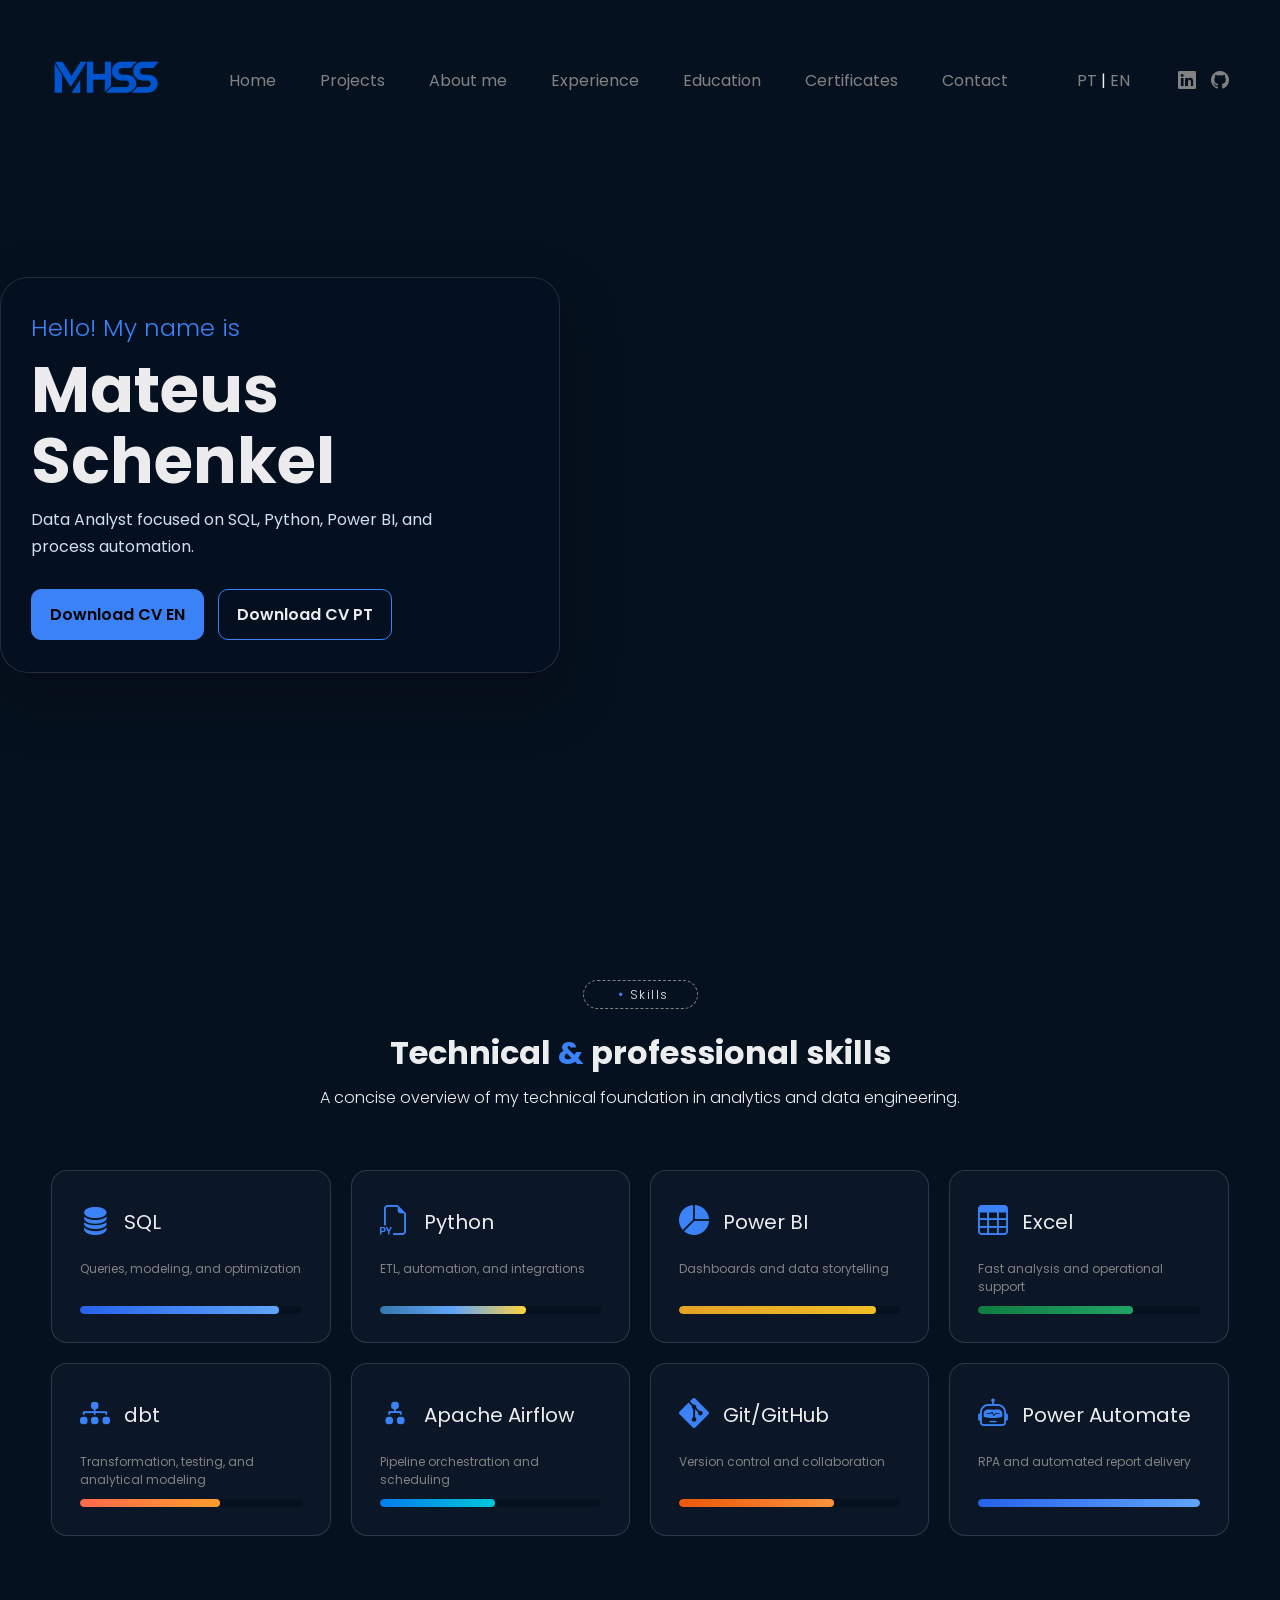
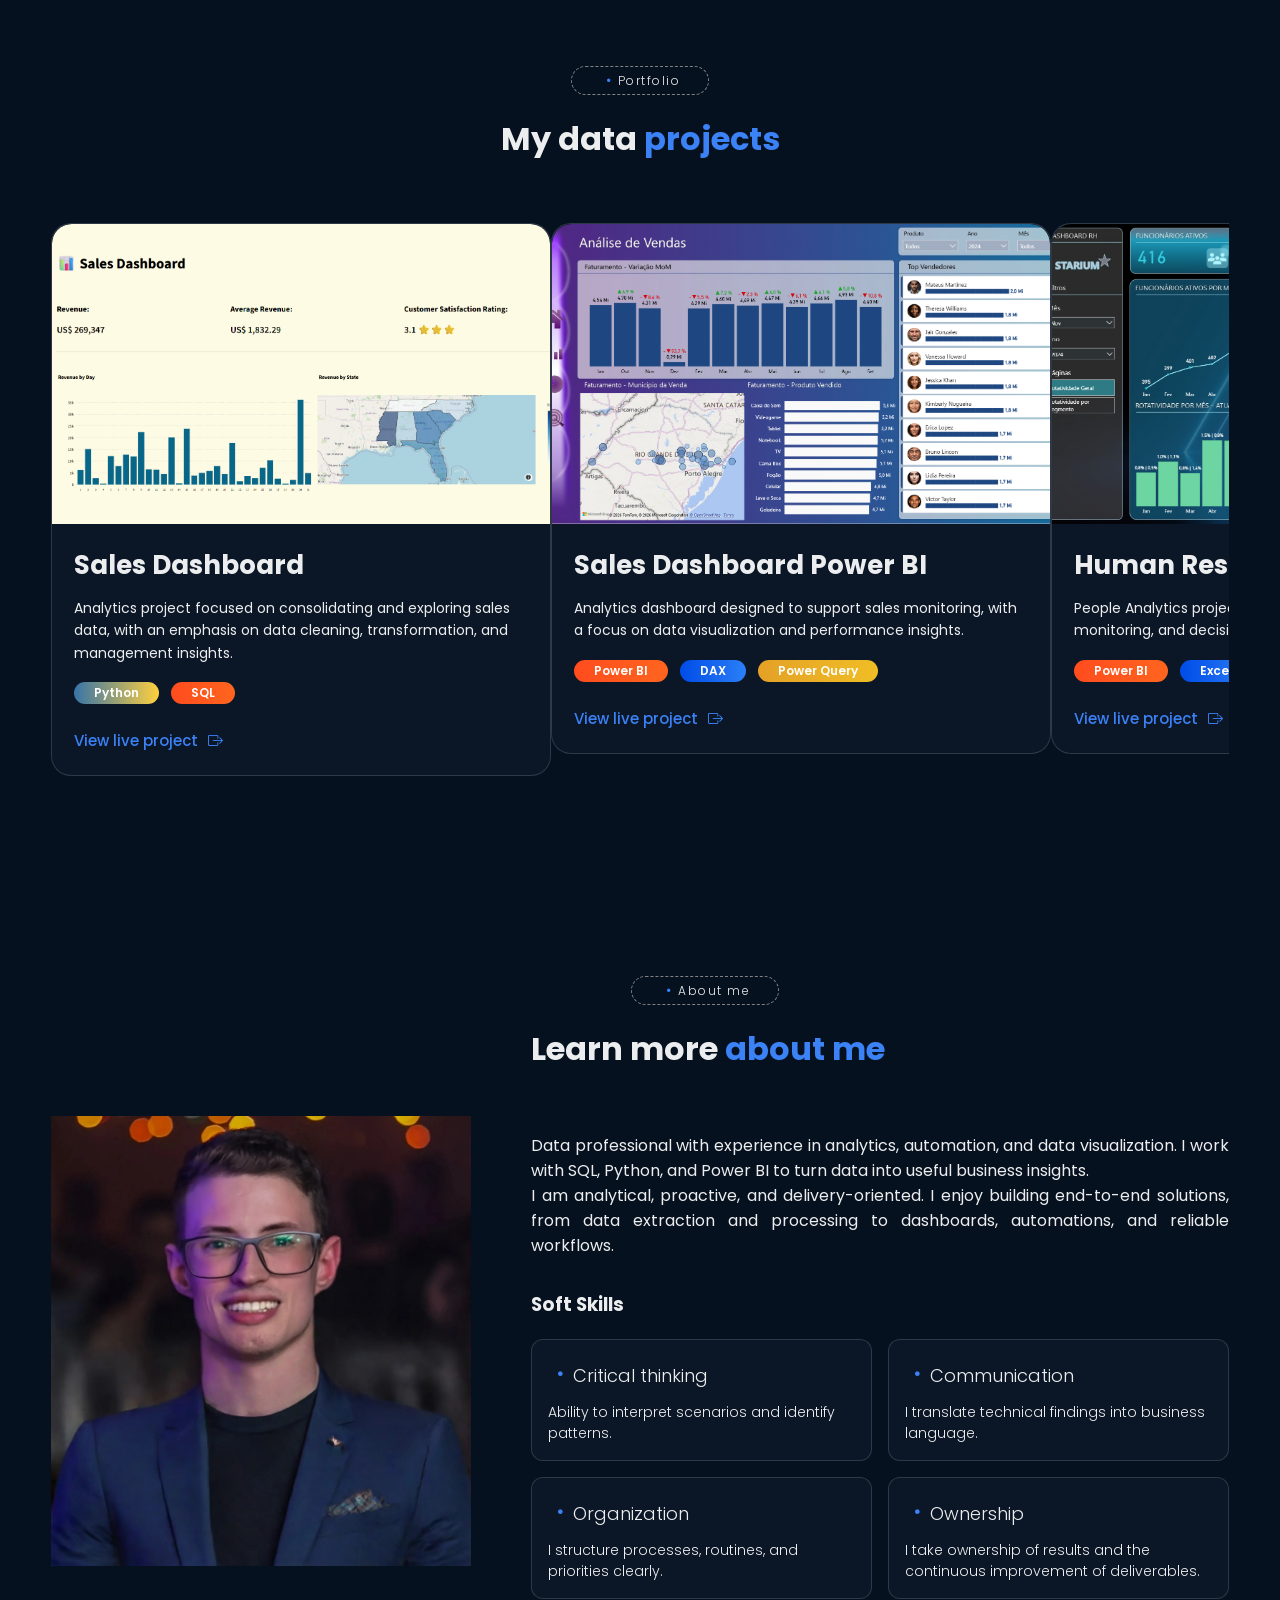
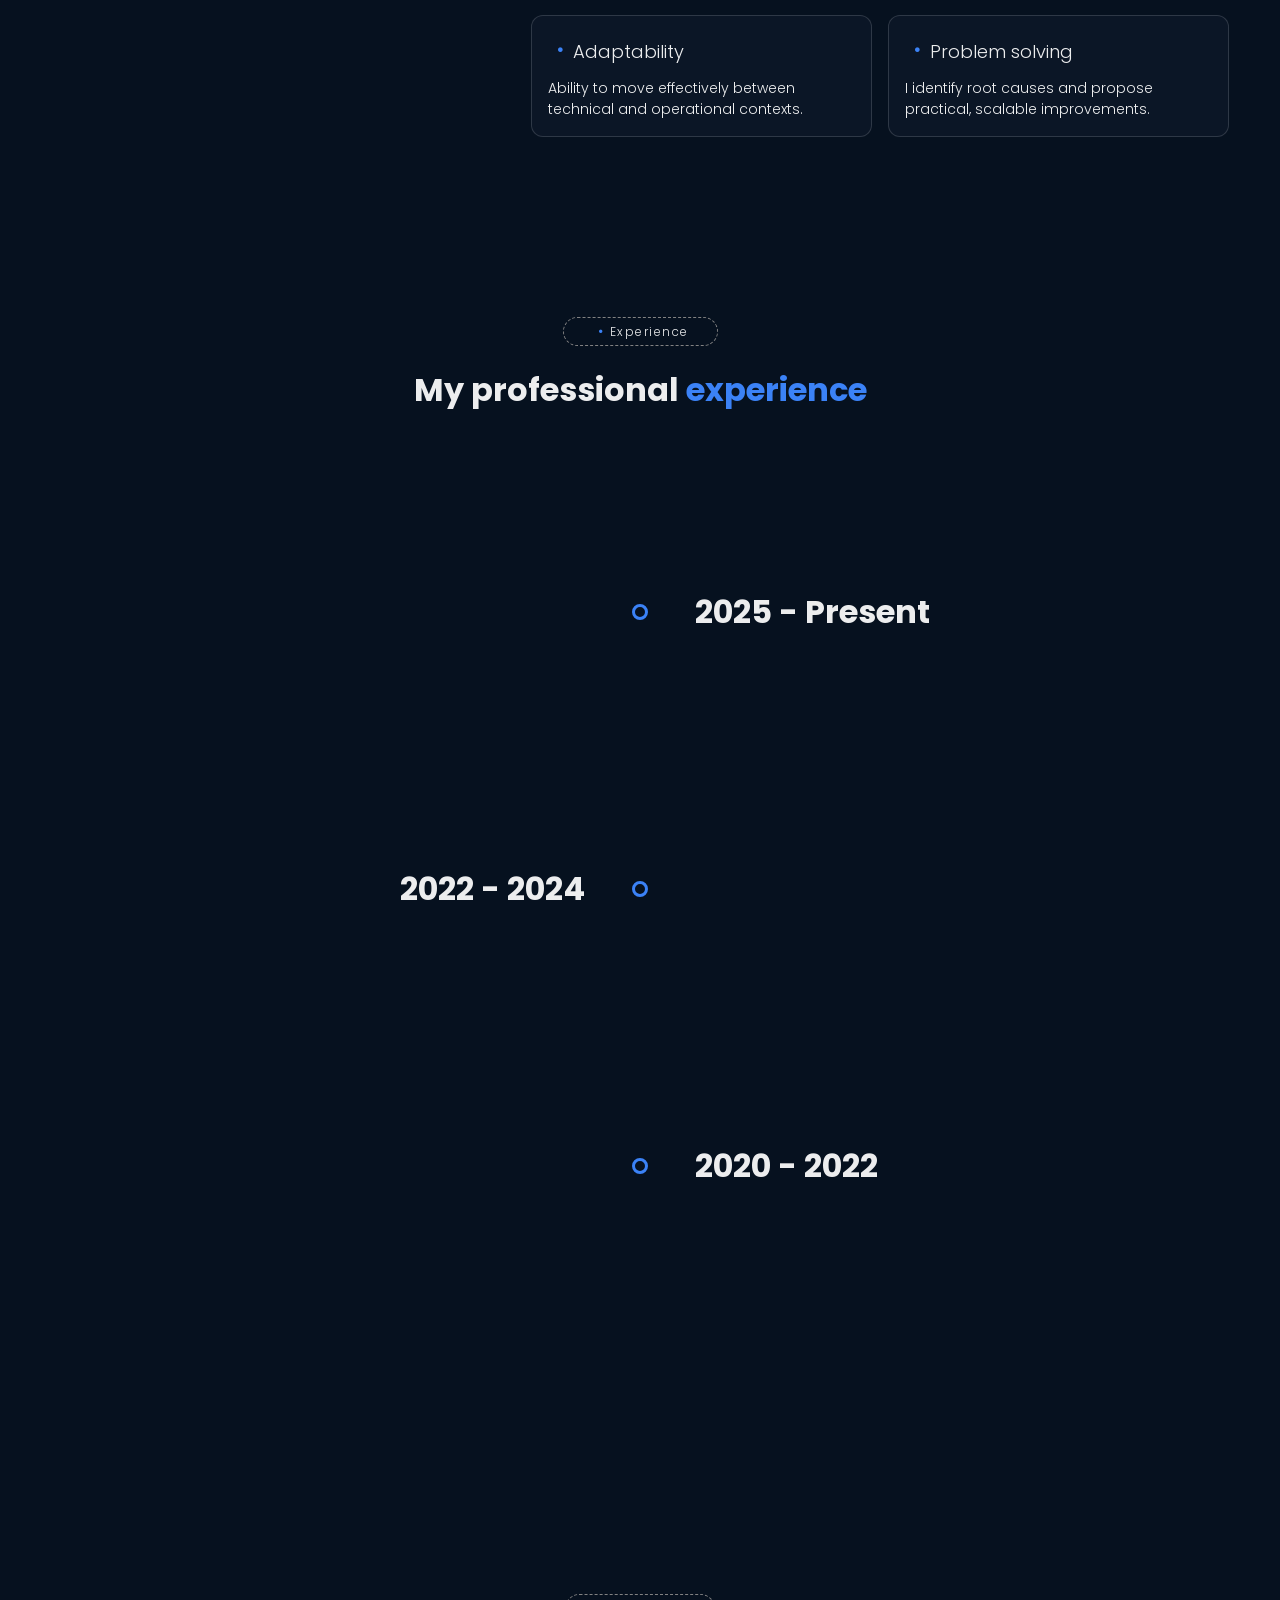
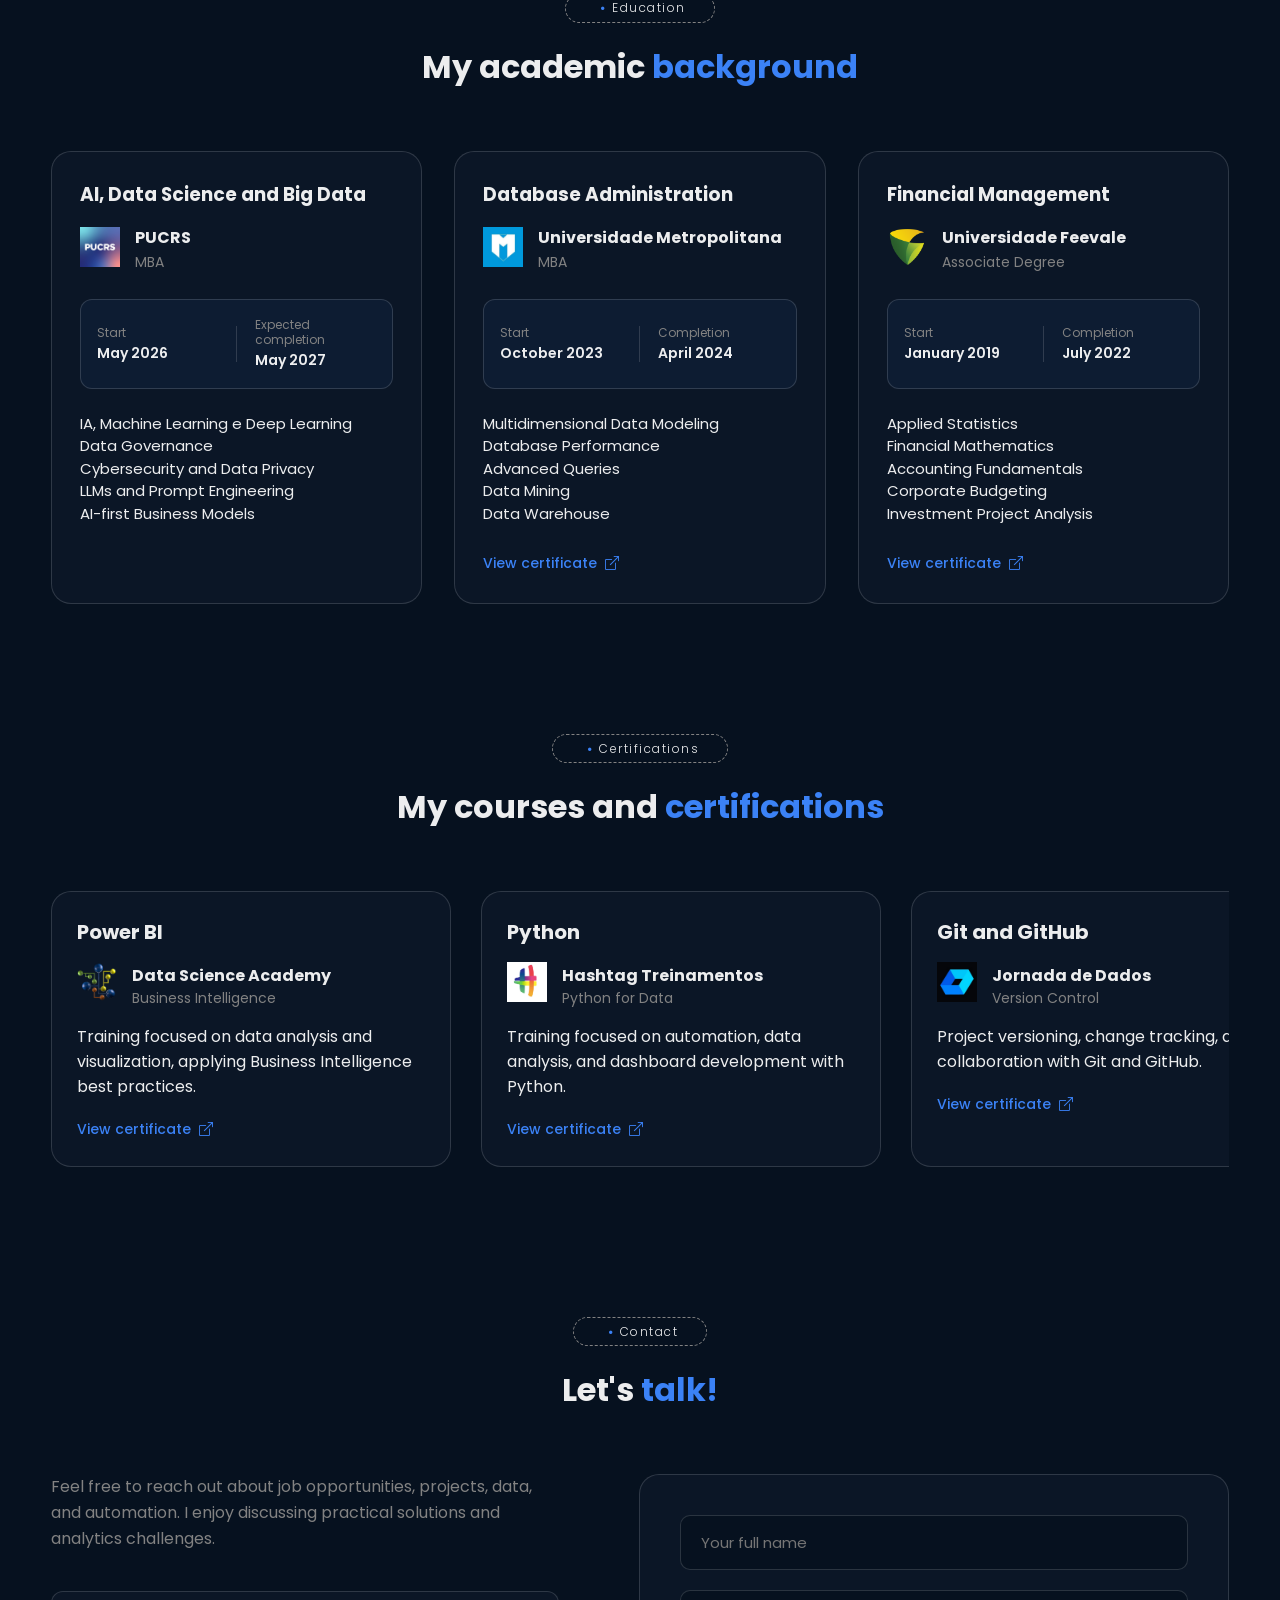
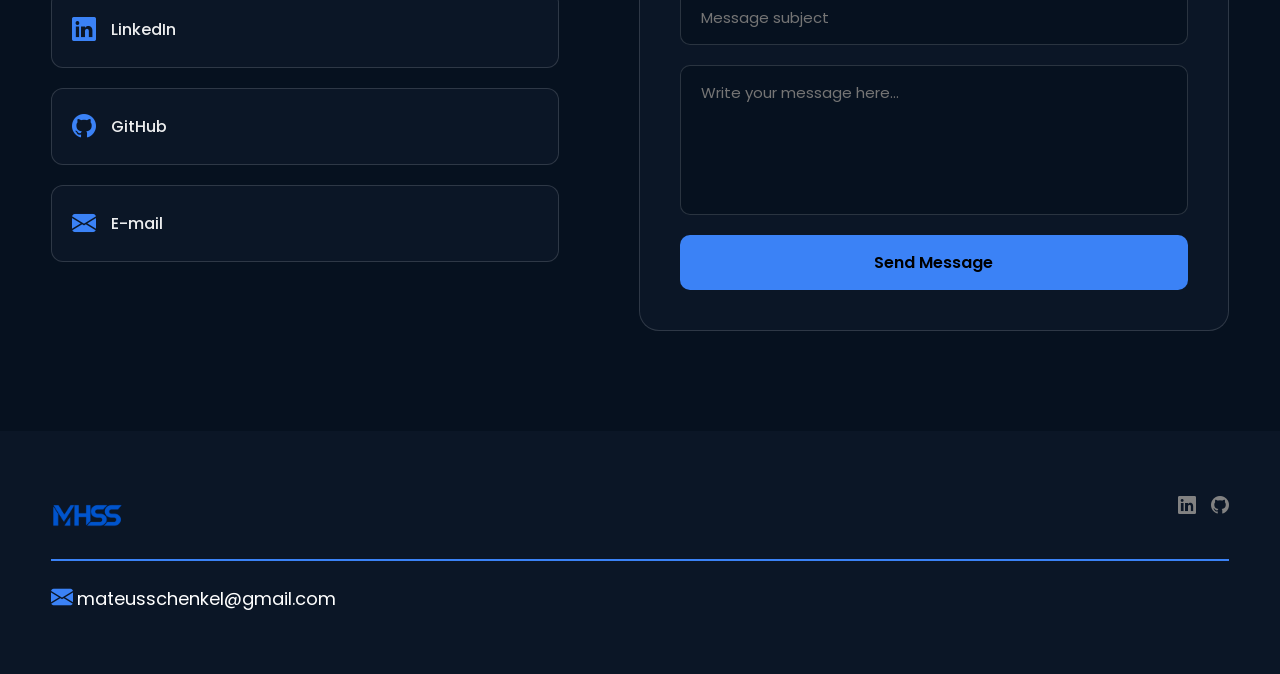
==== en/index.html @ 4a5c7412 "update 2026-08-16" ====
<!doctype html>
<html lang="en">
  <head>
    <meta charset="UTF-8" />
    <meta name="viewport" content="width=device-width, initial-scale=1.0" />
    <title>Mateus Schenkel | Data Analyst & Data Engineer</title>
    <link rel="stylesheet" href="../src/style.css" />
    <style>
      /* Keeps the opening screen active before the external JavaScript loads. */
      #preloader {
        position: fixed;
        inset: 0;
        display: grid;
        place-items: center;
        background: #06111f;
        opacity: 1;
        visibility: visible;
        z-index: 2147483647;
        transition: opacity 0.55s ease, visibility 0s linear 0.55s;
      }

      #preloader.preloader-leaving {
        opacity: 0;
        visibility: hidden;
        pointer-events: none;
      }
    </style>

    <link rel="preconnect" href="https://fonts.googleapis.com" />
    <link rel="preconnect" href="https://fonts.gstatic.com" crossorigin />
    <link
      href="https://fonts.googleapis.com/css2?family=Poppins:ital,wght@0,100;0,200;0,300;0,400;0,500;0,600;0,700;0,800;0,900;1,100;1,200;1,300;1,400;1,500;1,600;1,700;1,800;1,900&display=swap"
      rel="stylesheet"
    />
    <link
      rel="stylesheet"
      href="https://cdn.jsdelivr.net/npm/bootstrap-icons@1.11.3/font/bootstrap-icons.min.css"
    />
    <link
      rel="stylesheet"
      href="https://cdn.jsdelivr.net/npm/swiper@11/swiper-bundle.min.css"
    />
  </head>
  <body>
    <div id="smooth-wrapper">
      <div id="smooth-content">
        <header>
          <div class="interface">
            <div class="logo">
              <a href="index.html">
                <img src="../assets/logo/logo-mateus.png" alt="Mateus logo" />
              </a>
            </div>
            <nav class="menu-desktop">
              <ul>
                <li><a href="#home">Home</a></li>
                <li><a href="#portfolio">Projects</a></li>
                <li><a href="#sobre">About me</a></li>
                <li><a href="#experiencia">Experience</a></li>
                <li><a href="#formacao">Education</a></li>
                <li><a href="#certificacoes">Certificates</a></li>
                <li><a href="#contato">Contact</a></li>
              </ul>
            </nav>
            <div class="language">
              <a href="../index.html">PT</a>
              <span>|</span>
              <a href="index.html">EN</a>
            </div>
            <div class="btn-social">
              <a href="https://www.linkedin.com/in/mateusschenkel" target="_blank">
                <button><i class="bi bi-linkedin"></i></button>
              </a>
              <a href="https://github.com/Mateus-Schenkel" target="_blank">
                <button><i class="bi bi-github"></i></button>
              </a>
            </div>
          </div>
        </header>

        <main>
          <section class="banner-section" id="home">
            <div class="hero-media">
              <video
                class="hero-video"
                autoplay
                muted
                loop
                playsinline
                poster="../assets/presentation/portfolio-intro.gif"
              >
                <source src="../assets/presentation/portfolio-intro.mp4" type="video/mp4" />
              </video>
              <img class="hero-gif" src="../assets/presentation/portfolio-intro.gif" alt="Mateus animated introduction" />
            </div>
            <div class="interface">
              <div class="txt-banner">
                <h2>Hello! My name is</h2>
                <h1>Mateus Schenkel</h1>
                <p class="hero-subtitle">
                  Data Analyst focused on SQL, Python, Power BI, and process automation.
                </p>
                <div class="hero-actions">
                  <a href="../assets/resume/resume-mat-en.pdf" class="btn-resume" target="_blank">Download CV EN</a>
                  <a href="../assets/resume/curriculo-mat-pt.pdf" class="btn-resume btn-resume-outline" target="_blank">Download CV PT</a>
                </div>
              </div>
            </div>
          </section>

          <section class="conhecimentos">
            <div class="interface">
              <div class="head-title">
                <div class="title-target">
                  <i class="bi bi-dot"></i>
                  <h3>Skills</h3>
                </div>
                <h2>Technical <span>&</span> professional skills</h2>
                <p>A concise overview of my technical foundation in analytics and data engineering.</p>
              </div>

              <div class="flex-conhecimentos">
                <div class="box-conhecimentos">
                  <div class="topo-box">
                    <i class="bi bi-database-fill"></i>
                    <h3>SQL</h3>
                  </div>
                  <div class="progress-container">
                    <p>Queries, modeling, and optimization</p>
                    <div class="bar"><div class="progress skill-sql"></div></div>
                  </div>
                </div>

                <div class="box-conhecimentos">
                  <div class="topo-box">
                    <i class="bi bi-filetype-py"></i>
                    <h3>Python</h3>
                  </div>
                  <div class="progress-container">
                    <p>ETL, automation, and integrations</p>
                    <div class="bar"><div class="progress skill-python"></div></div>
                  </div>
                </div>

                <div class="box-conhecimentos">
                  <div class="topo-box">
                    <i class="bi bi-pie-chart-fill"></i>
                    <h3>Power BI</h3>
                  </div>
                  <div class="progress-container">
                    <p>Dashboards and data storytelling</p>
                    <div class="bar"><div class="progress skill-power-bi"></div></div>
                  </div>
                </div>

                <div class="box-conhecimentos">
                  <div class="topo-box">
                    <i class="bi bi-table"></i>
                    <h3>Excel</h3>
                  </div>
                  <div class="progress-container">
                    <p>Fast analysis and operational support</p>
                    <div class="bar"><div class="progress skill-excel"></div></div>
                  </div>
                </div>

                <div class="box-conhecimentos">
                  <div class="topo-box">
                    <i class="bi bi-diagram-3-fill"></i>
                    <h3>dbt</h3>
                  </div>
                  <div class="progress-container">
                    <p>Transformation, testing, and analytical modeling</p>
                    <div class="bar"><div class="progress skill-dbt"></div></div>
                  </div>
                </div>

                <div class="box-conhecimentos">
                  <div class="topo-box">
                    <i class="bi bi-diagram-2-fill"></i>
                    <h3>Apache Airflow</h3>
                  </div>
                  <div class="progress-container">
                    <p>Pipeline orchestration and scheduling</p>
                    <div class="bar"><div class="progress skill-airflow"></div></div>
                  </div>
                </div>

                <div class="box-conhecimentos">
                  <div class="topo-box">
                    <i class="bi bi-git"></i>
                    <h3>Git/GitHub</h3>
                  </div>
                  <div class="progress-container">
                    <p>Version control and collaboration</p>
                    <div class="bar"><div class="progress skill-git-github"></div></div>
                  </div>
                </div>

                <div class="box-conhecimentos">
                  <div class="topo-box">
                    <i class="bi bi-robot"></i>
                    <h3>Power Automate</h3>
                  </div>
                  <div class="progress-container">
                    <p>RPA and automated report delivery</p>
                    <div class="bar"><div class="progress skill-power-automate"></div></div>
                  </div>
                </div>
              </div>
            </div>
          </section>

          <section class="portfolio" id="portfolio">
            <div class="interface">
              <div class="head-title">
                <div class="title-target">
                  <i class="bi bi-dot"></i>
                  <h3>Portfolio</h3>
                </div>
                <h2>My data <span>projects</span></h2>
              </div>

              <div class="swiper mySwiper">
                <div class="swiper-wrapper">

                  <div class="swiper-slide">
                    <div class="card-projetos">
                      <div class="img-projeto">
                        <img
                          src="../assets/projects/sales-dashboard-python.png"
                          alt="Sales Dashboard developed in Python"
                        />
                      </div>
                      <div class="txt-projeto">
                        <h3>Sales Dashboard</h3>
                        <p>
                          Analytics project focused on consolidating and exploring sales data, with an emphasis on data cleaning, transformation, and management insights.
                        </p>
                        <div class="tags">
                          <span class="python">Python</span>
                          <span class="html">SQL</span>
                        </div>
                        <a
                          href="https://bi-sales-dashboard.streamlit.app/"
                          target="_blank"
                          class="btn-projeto"
                        >
                          View live project
                          <i class="bi bi-box-arrow-right"></i>
                        </a>
                      </div>
                    </div>
                  </div>                  

                  <div class="swiper-slide">
                    <div class="card-projetos">
                      <div class="img-projeto">
                        <img
                          src="../assets/projects/sales-dashboard-powerbi.png"
                          alt="Sales Dashboard developed in Power BI"
                        />
                      </div>
                      <div class="txt-projeto">
                        <h3>Sales Dashboard Power BI</h3>
                        <p>
                          Analytics dashboard designed to support sales monitoring, with a focus on data visualization and performance insights.
                        </p>
                        <div class="tags">
                          <span class="html">Power BI</span>
                          <span class="css">DAX</span>
                          <span class="js">Power Query</span>
                        </div>
                        <a
                          href="https://app.powerbi.com/view?r=eyJrIjoiMzJlZjY1OTQtOWJmZS00M2FhLTg3NTEtOTNkZTc1YzE0NzFhIiwidCI6IjdlODlhNzYzLWY1MzQtNDgwMC1iMmRlLTZlN2JiN2UyMjQ0YSJ9"
                          target="_blank"
                          class="btn-projeto"
                        >
                          View live project
                          <i class="bi bi-box-arrow-right"></i>
                        </a>
                      </div>
                    </div>
                  </div>

                  <div class="swiper-slide">
                    <div class="card-projetos">
                      <div class="img-projeto">
                        <img
                          src="../assets/projects/hr-dashboard.png"
                          alt="Human Resources Dashboard developed in Power BI"
                        />
                      </div>
                      <div class="txt-projeto">
                        <h3>Human Resources Dashboard</h3>
                        <p>
                          People Analytics project focused on HR indicators, turnover monitoring, and decision-making support.
                        </p>
                        <div class="tags">
                          <span class="html">Power BI</span>
                          <span class="css">Excel</span>
                          <span class="js">DAX</span>
                        </div>
                        <a
                          href="https://app.powerbi.com/view?r=eyJrIjoiMjBkZTc4OGEtMmE1MC00OGRiLWFlMWItNTAzYjkzZWRiMzU4IiwidCI6IjdlODlhNzYzLWY1MzQtNDgwMC1iMmRlLTZlN2JiN2UyMjQ0YSJ9"
                          target="_blank"
                          class="btn-projeto"
                        >
                          View live project
                          <i class="bi bi-box-arrow-right"></i>
                        </a>
                      </div>
                    </div>
                  </div>

                  <div class="swiper-slide">
                    <div class="card-projetos">
                      <div class="img-projeto">
                        <img
                          src="../assets/projects/logistics-dashboard.png"
                          alt="Logistics Dashboard developed in Power BI"
                        />
                      </div>
                      <div class="txt-projeto">
                        <h3>Logistics Dashboard</h3>
                        <p>
                          Analytics solution for monitoring logistics operations, shipment volumes, and key performance indicators.
                        </p>
                        <div class="tags">
                          <span class="html">Power BI</span>
                          <span class="css">SQL</span>
                        </div>
                        <a
                          href="https://app.powerbi.com/view?r=eyJrIjoiM2NmOGY1ZGUtMDJhYi00NTYzLWE0MjUtYTY5MTVkNjVkOTAwIiwidCI6IjdlODlhNzYzLWY1MzQtNDgwMC1iMmRlLTZlN2JiN2UyMjQ0YSJ9"
                          target="_blank"
                          class="btn-projeto"
                        >
                          View live project
                          <i class="bi bi-box-arrow-right"></i>
                        </a>
                      </div>
                    </div>
                  </div>

                  <div class="swiper-slide">
                    <div class="card-projetos">
                      <div class="img-projeto">
                        <img
                          src="../assets/projects/sql-labs.png"
                          alt="SQL projects"
                        />
                      </div>
                      <div class="txt-projeto">
                        <h3>SQL Lab</h3>
                        <p>
                          Real-world problems, analysis, and optimization.
                        </p>
                        <div class="tags">
                          <span class="css">SQL</span>
                        </div>
                        <a   
                          href="../cases/sql-query-optimization.html"
                          target="_blank"
                          class="btn-projeto"
                        >
                          View SQL projects
                          <i class="bi bi-box-arrow-right"></i>
                        </a>
                      </div>
                    </div>
                  </div>
                </div>
                <div class="swiper-pagination"></div>
              </div>
            </div>
          </section>


          <section class="about-me" id="sobre">
            <div class="interface">
              <div class="flex">
                <div class="img-about" data-speed="1" data-lag="0">
                  <img src="../assets/presentation/mat-profile-pic.jpg" alt="Photo of Mateus" />
                </div>
                <div class="txt-sobre">
                  <div class="head-title">
                    <div class="title-target">
                      <i class="bi bi-dot"></i>
                      <h3>About me</h3>
                    </div>
                    <h2>Learn more <span>about me</span></h2>
                  </div>

                  <p>
                    Data professional with experience in analytics, automation, and data visualization. I work with SQL, Python, and Power BI to turn data into useful business insights.
                  </p>
                  <p>
                    I am analytical, proactive, and delivery-oriented. I enjoy building end-to-end solutions, from data extraction and processing to dashboards, automations, and reliable workflows.
                  </p>

                  <h3 class="soft-skill-title">Soft Skills</h3>
                  <div class="grid-softskills">
                    <div class="block-soft-skil">
                      <div class="soft-skill-target">
                        <i class="bi bi-dot"></i>
                        <h4>Critical thinking</h4>
                      </div>
                      <p>Ability to interpret scenarios and identify patterns.</p>
                    </div>

                    <div class="block-soft-skil">
                      <div class="soft-skill-target">
                        <i class="bi bi-dot"></i>
                        <h4>Communication</h4>
                      </div>
                      <p>I translate technical findings into business language.</p>
                    </div>

                    <div class="block-soft-skil">
                      <div class="soft-skill-target">
                        <i class="bi bi-dot"></i>
                        <h4>Organization</h4>
                      </div>
                      <p>I structure processes, routines, and priorities clearly.</p>
                    </div>

                    <div class="block-soft-skil">
                      <div class="soft-skill-target">
                        <i class="bi bi-dot"></i>
                        <h4>Ownership</h4>
                      </div>
                      <p>I take ownership of results and the continuous improvement of deliverables.</p>
                    </div>

                    <div class="block-soft-skil">
                      <div class="soft-skill-target">
                        <i class="bi bi-dot"></i>
                        <h4>Adaptability</h4>
                      </div>
                      <p>Ability to move effectively between technical and operational contexts.</p>
                    </div>

                    <div class="block-soft-skil">
                      <div class="soft-skill-target">
                        <i class="bi bi-dot"></i>
                        <h4>Problem solving</h4>
                      </div>
                      <p>I identify root causes and propose practical, scalable improvements.</p>
                    </div>
                  </div>
                </div>
              </div>
            </div>
          </section>

          <section class="experiencia" id="experiencia">
            <div class="interface">
              <div class="head-title">
                <div class="title-target">
                  <i class="bi bi-dot"></i>
                  <h3>Experience</h3>
                </div>
                <h2>My professional <span>experience</span></h2>
              </div>

              <div class="timeline-container">
                <div class="timeline-line">
                  <div class="timeline-progress"></div>
                </div>

                <div class="timeline-item right">
                  <div class="timeline-dot"></div>
                  <div class="timeline-date">2025 - Present</div>
                  <div class="timeline-card">
                    <div class="topo-card">
                      <i class="bi bi-dot"></i>
                      <h3>Nova Capital - Senior Data Analyst</h3>
                    </div>
                    <p>
                      I work with data analysis, automation, and data infrastructure. I develop Python pipelines, optimize SQL Server queries, build Power BI dashboards, and automate report distribution using Power Automate and n8n.
                    </p>
                  </div>
                </div>

                <div class="timeline-item left">
                  <div class="timeline-dot"></div>
                  <div class="timeline-date">2022 - 2024</div>
                  <div class="timeline-card">
                    <div class="topo-card">
                      <i class="bi bi-dot"></i>
                      <h3>Multi Armazéns - Data Analyst</h3>
                    </div>
                    <p>
                      Responsible for collecting and analyzing data from OracleDB, optimizing SQL queries, creating Power BI dataflows, and automating information delivery with Power Query Online, M, DAX, and Power Automate.
                    </p>
                  </div>
                </div>

                <div class="timeline-item right">
                  <div class="timeline-dot"></div>
                  <div class="timeline-date">2020 - 2022</div>
                  <div class="timeline-card">
                    <div class="topo-card">
                      <i class="bi bi-dot"></i>
                      <h3>DBK / MVL - Financial Assistant</h3>
                    </div>
                    <p>
                      Worked with financial routines, bank reconciliation, accounts payable and receivable, and operational support, strengthening my analytical foundation and process-oriented mindset for the transition into data.
                    </p>
                  </div>
                </div>
              </div>
            </div>
          </section>

          <section class="formacao" id="formacao">
            <div class="interface">
              <div class="head-title">
                <div class="title-target">
                  <i class="bi bi-dot"></i>
                  <h3>Education</h3>
                </div>
                <h2>My academic <span>background</span></h2>
              </div>

              <div class="formacao-container">
                <div class="formacao-grid">
                  <div class="formacao-card">
                    <div class="certified-img">
                    </div>
                    <div class="certified-details">
                      <h3>AI, Data Science and Big Data</h3>
                      <div class="organization-card">
                        <div class="organization-img">
                          <img
                            src="../assets/certifications/pucrs.png"
                            alt="Logo"
                          />
                        </div>
                        <div class="organization-details">
                          <h5>PUCRS</h5>
                          <p>MBA</p>
                        </div>
                      </div>

                      <div class="formacao-periodo">
                        <div class="periodo-item">
                          <span>Start</span>
                          <strong>May 2026</strong>
                        </div>

                        <div class="periodo-separador"></div>

                        <div class="periodo-item">
                          <span>Expected completion</span>
                          <strong>May 2027</strong>
                        </div>
                      </div>
                      <div class="formacao-topicos">
                        <p class="issue-date">IA, Machine Learning e Deep Learning</p>
                        <p class="issue-date">Data Governance</p>
                        <p class="issue-date">Cybersecurity and Data Privacy</p>
                        <p class="issue-date">LLMs and Prompt Engineering</p>
                        <p class="issue-date">AI-first Business Models</p>
                      </div>
                    </div>
                  </div>

                  <div class="formacao-card">
                    <div class="certified-img">
                    </div>
                    <div class="certified-details">
                      <h3>Database Administration</h3>
                      <div class="organization-card">
                        <div class="organization-img">
                          <img
                            src="../assets/certifications/metropolitana.jfif"
                            alt="Logo"
                          />
                        </div>
                        <div class="organization-details">
                          <h5>Universidade Metropolitana</h5>
                          <p>MBA</p>
                        </div>
                      </div>

                      <div class="formacao-periodo">
                        <div class="periodo-item">
                          <span>Start</span>
                          <strong>October 2023</strong>
                        </div>

                        <div class="periodo-separador"></div>

                        <div class="periodo-item">
                          <span>Completion</span>
                          <strong>April 2024</strong>
                        </div>
                      </div>
                      <div class="formacao-topicos">
                        <p class="issue-date">Multidimensional Data Modeling</p>
                        <p class="issue-date">Database Performance</p>
                        <p class="issue-date">Advanced Queries</p>
                        <p class="issue-date">Data Mining</p>
                        <p class="issue-date">Data Warehouse</p>
                      </div>
                      <a href="../assets/certifications/dba.png" target="_blank" class="btn-formacao">
                        View certificate
                        <i class="bi bi-box-arrow-up-right"></i>
                      </a>

                    </div>
                  </div>

                  <div class="formacao-card">
                    <div class="certified-img">
                    </div>
                    <div class="certified-details">
                      <h3>Financial Management</h3>
                      <div class="organization-card">
                        <div class="organization-img">
                          <img
                            src="../assets/certifications/feevale.png"
                            alt="Logo"
                          />
                        </div>
                        <div class="organization-details">
                          <h5>Universidade Feevale</h5>
                          <p>Associate Degree</p>
                        </div>
                      </div>

                      <div class="formacao-periodo">
                        <div class="periodo-item">
                          <span>Start</span>
                          <strong>January 2019</strong>
                        </div>

                        <div class="periodo-separador"></div>

                        <div class="periodo-item">
                          <span>Completion</span>
                          <strong>July 2022</strong>
                        </div>
                      </div>
                      <div class="formacao-topicos">
                        <p class="issue-date">Applied Statistics</p>
                        <p class="issue-date">Financial Mathematics</p>
                        <p class="issue-date">Accounting Fundamentals</p>
                        <p class="issue-date">Corporate Budgeting</p>
                        <p class="issue-date">Investment Project Analysis</p>
                      </div>
                      <a href="../assets/certifications/finance-management.png"
                        target="_blank"
                        class="btn-formacao">

                        View certificate
                        <i class="bi bi-box-arrow-up-right"></i>

                      </a>   
                    </div>
                  </div>
                </div>
              </div>
            </div>
          </section>

          <section class="certificados" id="certificacoes">
            <div class="interface">

              <div class="head-title">
                <div class="title-target">
                  <i class="bi bi-dot"></i>
                  <h3>Certifications</h3>
                </div>
                <h2>My courses and <span>certifications</span></h2>
              </div>
              <div class="scroll-horizontal-container">
                <div class="certified-wrapper">

                  <div class="certified-card">
                    <div class="certified-details">
                      <h3>Power BI</h3>
                      <div class="organization-card">
                        <div class="organization-img">
                          <img
                            src="../assets/certifications/dsa.png"
                            alt="Logo da Data Science Academy"
                          />
                        </div>
                        <div class="organization-details">
                          <h5>Data Science Academy</h5>
                          <p>Business Intelligence</p>
                        </div>
                      </div>
                      <p class="issue-date">
                        Training focused on data analysis and visualization, applying Business Intelligence best practices.
                      </p>
                      <a
                        href="../assets/certifications/powerbi.png"
                        target="_blank"
                        class="btn-certificado"
                      >
                        View certificate
                        <i class="bi bi-box-arrow-up-right"></i>
                      </a>
                    </div>
                  </div>

                  <div class="certified-card">
                    <div class="certified-details">

                      <h3>Python</h3>

                      <div class="organization-card">
                        <div class="organization-img">
                          <img
                            src="../assets/certifications/hashtag.jfif"
                            alt="Logo da Hashtag Treinamentos"
                          />
                        </div>

                        <div class="organization-details">
                          <h5>Hashtag Treinamentos</h5>
                          <p>Python for Data</p>
                        </div>
                      </div>

                      <p class="issue-date">
                        Training focused on automation, data analysis, and dashboard development with Python.
                      </p>

                      <a
                        href="../assets/certifications/python2.png"
                        target="_blank"
                        class="btn-certificado"
                      >
                        View certificate
                        <i class="bi bi-box-arrow-up-right"></i>
                      </a>

                    </div>
                  </div>


                  <div class="certified-card">
                    <div class="certified-details">

                      <h3>Git and GitHub</h3>

                      <div class="organization-card">
                        <div class="organization-img">
                          <img
                            src="../assets/certifications/jornadadedados.jfif"
                            alt="Logo da Jornada de Dados"
                          />
                        </div>

                        <div class="organization-details">
                          <h5>Jornada de Dados</h5>
                          <p>Version Control</p>
                        </div>
                      </div>

                      <p class="issue-date">
                        Project versioning, change tracking, and collaboration with Git and GitHub.
                      </p>

                      <a
                        href="../assets/certifications/git-github.png"
                        target="_blank"
                        class="btn-certificado"
                      >
                        View certificate
                        <i class="bi bi-box-arrow-up-right"></i>
                      </a>

                    </div>
                  </div>


                  <div class="certified-card">
                    <div class="certified-details">

                      <h3>Bootcamp DBT Core</h3>

                      <div class="organization-card">
                        <div class="organization-img">
                          <img
                            src="../assets/certifications/jornadadedados.jfif"
                            alt="Logo da Jornada de Dados"
                          />
                        </div>

                        <div class="organization-details">
                          <h5>Jornada de Dados</h5>
                          <p>Data Build Tool</p>
                        </div>
                      </div>

                      <p class="issue-date">
                        Fundamentals and a hands-on project following best practices for using the tool.
                      </p>

                      <a
                        href="../assets/certifications/dbt.png"
                        target="_blank"
                        class="btn-certificado"
                      >
                        View certificate
                        <i class="bi bi-box-arrow-up-right"></i>
                      </a>

                    </div>
                  </div>


                  <div class="certified-card">
                    <div class="certified-details">

                      <h3>Communication e Oratória</h3>

                      <div class="organization-card">
                        <div class="organization-img">
                          <img
                            src="../assets/certifications/conquer.png"
                            alt="Logo da Conquer"
                          />
                        </div>

                        <div class="organization-details">
                          <h5>Conquer</h5>
                          <p>Communication</p>
                        </div>
                      </div>

                      <p class="issue-date">
                        Development of communication skills, idea presentation, and alignment with different audiences.
                      </p>

                      <a
                        href="../assets/certifications/communication-public-speaking.png"
                        target="_blank"
                        class="btn-certificado"
                      >
                        View certificate
                        <i class="bi bi-box-arrow-up-right"></i>
                      </a>

                    </div>
                  </div>


                  <div class="certified-card">
                    <div class="certified-details">

                      <h3>Leadership Training</h3>

                      <div class="organization-card">
                        <div class="organization-img">
                          <img
                            src="../assets/certifications/conquer.png"
                            alt="Logo da Conquer"
                          />
                        </div>

                        <div class="organization-details">
                          <h5>Conquer</h5>
                          <p>Leadership</p>
                        </div>
                      </div>

                      <p class="issue-date">
                        Leadership of high-performing teams in collaborative, fast-growing environments.
                      </p>

                      <a
                        href="../assets/certifications/leadership.png"
                        target="_blank"
                        class="btn-certificado"
                      >
                        View certificate
                        <i class="bi bi-box-arrow-up-right"></i>
                      </a>

                    </div>
                  </div>

                  <div class="certified-card">
                    <div class="certified-details">

                      <h3>Time Management</h3>

                      <div class="organization-card">
                        <div class="organization-img">
                          <img
                            src="../assets/certifications/conquer.png"
                            alt="Logo da Conquer"
                          />
                        </div>

                        <div class="organization-details">
                          <h5>Conquer</h5>
                          <p>Productivity</p>
                        </div>
                      </div>

                      <p class="issue-date">
                        Priority organization, time management, and delivery planning.
                      </p>

                      <a
                        href="../assets/certifications/time-management.png"
                        target="_blank"
                        class="btn-certificado"
                      >
                        View certificate
                        <i class="bi bi-box-arrow-up-right"></i>
                      </a>

                    </div>
                  </div>
                </div>
              </div>
            </div>
          </section>

          <section class="contato" id="contato">
            <div class="interface">
              <div class="head-title">
                <div class="title-target">
                  <i class="bi bi-dot"></i>
                  <h3>Contact</h3>
                </div>
                <h2>Let's <span>talk!</span></h2>
              </div>

              <div class="flex">
                <div class="contato-info">
                  <p>
                    Feel free to reach out about job opportunities, projects, data, and automation. I enjoy discussing practical solutions and analytics challenges.
                  </p>
                  <div class="social-link">
                    <a href="https://www.linkedin.com/in/mateusschenkel" target="_blank">
                      <div class="social-card">
                        <i class="bi bi-linkedin"></i>
                        <span>LinkedIn</span>
                      </div>
                    </a>
                    <a href="https://github.com/Mateus-Schenkel" target="_blank">
                      <div class="social-card">
                        <i class="bi bi-github"></i>
                        <span>GitHub</span>
                      </div>
                    </a>
                    <a href="mailto:mateusschenkel@gmail.com" target="_blank">
                      <div class="social-card">
                        <i class="bi bi-envelope-fill"></i>
                        <span>E-mail</span>
                      </div>
                    </a>
                  </div>
                </div>
                <div class="form-container">
                  <form action="">
                    <input type="text" name="nome" placeholder="Your full name" required />
                    <input type="text" name="assunto" placeholder="Message subject" required />
                    <textarea name="conteudo" placeholder="Write your message here..." required></textarea>
                    <button type="submit" class="btn-enviar">Send Message</button>
                  </form>
                </div>
              </div>
            </div>
          </section>
        </main>

        <footer>
          <div class="inteface">
            <div class="line-footer">
              <div class="flex">
                <div class="logo-footer">
                  <img src="../assets/logo/logo-mateus.png" alt="Mateus logo" />
                </div>
                <div class="btn-social">
                  <a href="https://www.linkedin.com/in/mateusschenkel" target="_blank">
                    <button><i class="bi bi-linkedin"></i></button>
                  </a>
                  <a href="https://github.com/Mateus-Schenkel" target="_blank">
                    <button><i class="bi bi-github"></i></button>
                  </a>
                </div>
              </div>
            </div>
            <div class="line-footer borda">
              <p><i class="bi bi-envelope-fill"></i> <a href="mailto:mateusschenkel@gmail.com">mateusschenkel@gmail.com</a></p>
            </div>
          </div>
        </footer>
      </div>
    </div>

    <div id="preloader">
      <img src="../assets/logo/logo-mateus.png" alt="Loading Mateus Schenkel" class="preloader-logo" />
    </div>

    <script>
      // The opening animation does not depend on GSAP and also works when the file is opened locally.
      (() => {
        const preloader = document.getElementById("preloader");
        const closePreloader = () => preloader?.classList.add("preloader-leaving");

        // The screen remains visible for 1.45 s; including the fade, the introduction lasts 2 s in total.
        window.addEventListener("load", () => window.setTimeout(closePreloader, 1450), { once: true });
        window.setTimeout(closePreloader, 3500);
      })();
    </script>

    <script src="https://cdn.jsdelivr.net/npm/gsap@3.15/dist/gsap.min.js"></script>
    <script src="https://cdn.jsdelivr.net/npm/gsap@3.15/dist/ScrollTrigger.min.js"></script>
    <script src="https://cdn.jsdelivr.net/npm/gsap@3.15/dist/ScrollSmoother.min.js"></script>
    <script src="https://cdn.jsdelivr.net/npm/gsap@3.15/dist/SplitText.min.js"></script>
    <script src="https://cdn.jsdelivr.net/npm/swiper@11/swiper-bundle.min.js"></script>
    <script src="../src/script.js"></script>
  </body>
</html>
---- src/style.css ----
* {
  margin: 0;
  padding: 0;
  box-sizing: border-box;
  font-family: "Poppins", sans-serif;
}

html {
  scroll-behavior: smooth;
}

:root {
  --bg-page: #06111f;
  --primary-color: #3b82f6;
  --secundary-color: #1d4ed8;
  --box-color: #0b1626;
  --box-border-color: #ffffff25;
  --font-color: #ffffffec;
  --detail-color: #828282;
}

/* Preloader */

#preloader {
  position: fixed; /* Importante para cobrir a tela */
  width: 100%;
  height: 100vh;
  background-color: var(--bg-page);
  display: flex;
  justify-content: center;
  align-items: center;
  z-index: 9999;
}

.preloader-logo {
  width: min(31vw, 360px);
  height: auto;
  display: block;
  animation: preloader-logo-pulse 1.2s ease-in-out infinite alternate;
}

@keyframes preloader-logo-pulse {
  from {
    opacity: 0.78;
    transform: scale(0.96);
  }

  to {
    opacity: 1;
    transform: scale(1);
  }
}

/* ESTILOS GERAIS */

body {
  background-color: var(--bg-page);
  color: var(--font-color);
  width: 100%;
  overflow-x: hidden; 
  position: relative;
}

::-webkit-scrollbar {
  width: 7px;
  background-color: var(--box-color);
}

::-webkit-scrollbar-thumb {
  width: 7px;
  background-color: var(--primary-color);
  border-radius: 30px;
}

.interface {
  max-width: 1280px;
  margin: 0 auto;
}

.flex {
  display: flex;
}

.head-title {
  text-align: center;
  margin-bottom: 60px;
}

.head-title .title-target {
  border: 1px dashed var(--detail-color);
  padding: 0px 28px 0 28px;
  border-radius: 32px;
  display: inline-flex;
  align-items: center;
  margin-bottom: 20px;
}

.head-title .title-target i {
  color: var(--primary-color);
  font-size: 18px;
  padding: 0;
  margin: 0;
}

.head-title .title-target h3 {
  font-size: 12px;
  font-weight: 300;
  letter-spacing: 1.5px;
}

.head-title h2 {
  font-size: 32px;
}

.head-title span {
  color: var(--primary-color);
}

.head-title p {
  color: var(--font-color);
  margin-top: 8px;
  font-weight: 300;
}

/* ESTILO DO CABEÇALHO */

header {
  width: 100%;
  position: absolute;
  padding: 40px 4%;
  z-index: 1;
}

header > .interface {
  display: flex;
  align-items: center;
  justify-content: space-between;
}

header a {
  color: var(--detail-color);
  font-size: 16px;
  text-decoration: none;
  display: inline-block;
  transition: 0.2s;
}

header nav.menu-desktop a:hover {
  color: var(--font-color);
  transform: scale(1.05);
}

header nav ul {
  list-style-type: none;
}

header nav.menu-desktop ul li {
  display: inline-block;
  padding: 0 20px;
}

.logo img {
  width: 110px;
  height: auto;
  display: block;
}

@media (max-width: 600px) {
  .logo img {
    width: 88px;
  }
}

.btn-social {
  display: flex;
  gap: 15px;
}

.btn-social button {
  background-color: transparent;
  border: none;
  color: var(--detail-color);
  font-size: 18px;
  cursor: pointer;
  transition: 0.3s;
}

.btn-social button:hover {
  color: var(--font-color);
  transform: scale(1.2);
}

.logo-footer img {
  width: 72px;
  height: auto;
  display: block;
}

/* ESTILO DO BOTÃO INGLÊS/PORTUGUÊS */
.language-switcher {
  display: flex;
  gap: 8px;
  font-size: 13px;
}

.language-switcher a {
  color: #888;
  text-decoration: none;
}

.language-switcher a.active {
  color: #2f80ff;
  font-weight: 600;
}

/* ESTILO DO BANNER */

.banner-section {
  width: 100%;
  height: 100vh;
  background-position: 50% 0;
  background-size: cover;
  display: flex;
  align-items: center;
  justify-content: flex-start;
  position: relative;
  overflow: hidden;
}

.hero-media {
  position: absolute;
  inset: 0;
  height: 100%;
  display: flex;
  align-items: stretch;
  justify-content: stretch;
  pointer-events: none;
  z-index: -2;
}

.hero-video,
.hero-gif {
  width: 100%;
  height: 100%;
  object-fit: cover;
  object-position: center center;
  filter: saturate(0.95) brightness(0.72) contrast(1.02);
}

.hero-gif {
  display: none;
}

.banner-section:before {
  content: "";
  background:
    linear-gradient(90deg, rgba(6, 17, 31, 0.88) 0%, rgba(6, 17, 31, 0.72) 36%, rgba(6, 17, 31, 0.24) 62%, rgba(6, 17, 31, 0.52) 100%),
    linear-gradient(180deg, rgba(6, 17, 31, 0.18) 0%, rgba(6, 17, 31, 0.85) 100%);
  width: 100%;
  height: 100%;
  position: absolute;
  left: 0;
  top: 0;
  z-index: -1;
}

.banner-section .interface {
  width: 100%;
  position: relative;
  z-index: 2;
}

.txt-banner {
  max-width: 560px;
  display: flex;
  flex-direction: column;
  gap: 10px;
  margin-top: 50px;
  padding: 32px 30px;
  border-radius: 28px;
  background: rgba(6, 17, 31, 0.42);
  border: 1px solid rgba(255, 255, 255, 0.12);
  backdrop-filter: blur(14px) saturate(120%);
  -webkit-backdrop-filter: blur(14px) saturate(120%);
  box-shadow: 0 24px 60px rgba(0, 0, 0, 0.28);
}

.txt-banner h2 {
  color: var(--primary-color);
  font-size: 24px;
  font-weight: 300;
}

.txt-banner h1 {
  color: var(--font-color);
  font-size: 64px;
  line-height: 1.1;
}

/* ESTILO DA SEÇÃO DE CONHECIMENTOS */

section.conhecimentos {
  padding: 80px 4%;
  position: relative;
  z-index: 5;
  background-color: var(--bg-page);
}

.flex-conhecimentos {
  display: grid;
  grid-template-columns: repeat(4, 1fr);
  gap: 20px;
}

.box-conhecimentos {
  background-color: var(--box-color);
  border: 1px solid var(--box-border-color);
  padding: 28px;
  border-radius: 16px;
  transition: 0.3s;
}

.box-conhecimentos:hover {
  border-color: var(--primary-color);
  transform: translateY(-5px);
}

.topo-box {
  display: flex;
  align-items: center;
  gap: 14px;
  margin-bottom: 16px;
}

.topo-box img {
  width: 35px;
}

.topo-box h3 {
  font-size: 20px;
  font-weight: 400;
}

.progress-container p {
  font-size: 12px;
  color: var(--detail-color);
  margin-bottom: 8px;
  min-height: 38px;
}

.bar {
  width: 100%;
  height: 8px;
  background-color: var(--bg-page);
  border-radius: 10px;
  overflow: hidden;
}

.progress {
  height: 100%;
  border-radius: 10px;
}

.skill-sql {
  width: 90%;
  background: linear-gradient(90deg, #2563eb, #60a5fa);
}
.skill-python {
  width: 66%;
  background: linear-gradient(90deg, #3776ab, #60a5fa, #ffd43b);
}
.skill-power-bi {
  width: 89%;
  background: linear-gradient(90deg, #e4a126, #f0be25);
}
.skill-excel {
  width: 70%;
  background: linear-gradient(90deg, #107c41, #21a366);
}
.skill-dbt {
  width: 63%;
  background: linear-gradient(90deg, #ff694a, #ff9d2e);
}
.skill-airflow {
  width: 52%;
  background: linear-gradient(90deg, #017cee, #00c7d9);
}
.skill-git-github {
  width: 70%;
  background: linear-gradient(90deg, #ea580c, #fb923c);
}
.skill-power-automate {
  width: 100%;
  background: linear-gradient(90deg, #2563eb, #60a5fa);
}

/* ESTILO DA SEÇÃO PORTFÓLIO */

section.portfolio {
  padding: 50px 4%;
  position: relative;
  z-index: 5;
  background-color: var(--bg-page);
}

.swiper-slide {
  width: 500px !important;
  height: auto !important;
  padding-bottom: 50px !important;
  transition: 0.4s;
}

.swiper-pagination-bullet {
  background: var(--detail-color) !important;
}

.swiper-pagination-bullet-active {
  background: var(--primary-color) !important;
}

.card-projetos {
  background-color: var(--box-color);
  border: 1px solid var(--box-border-color);
  border-radius: 20px;
  overflow: hidden;
}

.img-projeto {
  width: 100%;
  height: 300px;
  overflow: hidden;
  border-radius: 20px 20px 0 0;
  margin-bottom: 0;
}

.img-projeto img {
  width: 100%;
  height: 100%;
  object-fit: cover;
  display: block;
}

.txt-projeto {
  padding: 22px;
}

.txt-projeto h3 {
  font-size: 26px;
  margin-bottom: 12px;
}

.txt-projeto p {
  font-size: 14px;
  line-height: 1.6;
  margin-bottom: 18px;
}

.tags {
  display: flex;
  gap: 12px;
}

.tags span {
  width: auto !important;
  height: auto !important;
  padding: 2px 20px !important;
  border-radius: 50px !important;
  font-size: 12px !important;
  font-weight: 600 !important;
  color: #fff !important;
  display: inline-block !important;
}

.tags .html {
  background: linear-gradient(90deg, #ff4c1e, #ff651e);
}
.tags .css {
  background: linear-gradient(90deg, #004ce8, #2b7ff6);
}
.tags .js {
  background: linear-gradient(90deg, #e4a126, #f0be25);
}
.tags .python {
  background: linear-gradient(90deg, #3774a7, #ffd03f);
}
.tags .wordpress {
  background: linear-gradient(90deg, #4fd6f0, #245387);
}
.tags .elementor {
  background: linear-gradient(90deg, #322877, #e02c5c);
}
.tags .django {
  background: linear-gradient(90deg, #1d4ed8, #60a5fa);
}
.tags .next {
  background: linear-gradient(90deg, #e8e8e8, #9d9d9d);
}

.btn-projeto {
  display: inline-flex;
  align-items: start;
  gap: 10px;
  margin-top: 25px;
  color: var(--primary-color);
  text-decoration: none;
  font-size: 15px;
  font-weight: 500;
  transition: all 0.3s ease;
}

.btn-projeto i {
  font-size: 15px;
}

.btn-projeto:hover {
  transform: translateY(-2px);
}

/* ESTILO DA SEÇÃO SOBRE MIM */

section.about-me {
  padding: 100px 4% !important;
  position: relative;
  z-index: 5;
  background-color: var(--bg-page);
}

section.about-me .flex {
  display: flex;
  align-items: flex-start;
  gap: 60px;
}

.about-me .flex .img-about {
  flex: 0 0 420px;
  position: sticky;
  top: 120px;
  align-self: flex-start;
  margin-top: 140px;
  margin-bottom: 100px;
}

.about-me .flex .img-about img {
  width: 420px;
  height: auto;
}

.about-me .flex .head-title {
  text-align: start;
}

.about-me .flex .txt-sobre p {
  text-align: justify;
  text-justify: inter-word; 
}

.about-me .flex .txt-sobre .soft-skill-title {
  padding: 32px 0 20px 0;
}

.about-me .head-title .title-target {
  transform: translateX(100px);
}

.txt-sobre .grid-softskills {
  display: grid;
  grid-template-columns: repeat(2, 1fr);
  gap: 16px;
}

.grid-softskills .block-soft-skil {
  background-color: var(--box-color);
  padding: 16px;
  border-radius: 12px;
  border: 1px solid var(--box-border-color);
}

.block-soft-skil .soft-skill-target {
  display: inline-flex;
  align-items: center;
  margin-bottom: 8px;
}

.block-soft-skil .soft-skill-target i {
  color: var(--primary-color);
  font-size: 25px;
  padding: 0;
  margin: 0;
}

.block-soft-skil .soft-skill-target h4 {
  font-size: 18px;
  font-weight: 300;
}

.block-soft-skil p {
  font-size: 14px;
  font-weight: 300;
  text-align: left !important;
}

/* ESTILO DA SEÇÃO EXPERIÊNCIA */

section.experiencia {
  padding: 80px 4%;
  background-color: var(--bg-page);
  position: relative;
  z-index: 5;
}

.timeline-container {
  position: relative;
  max-width: 1100px;
  margin: 50px auto;
  padding: 40px 0;
}

/* Linha Central Estática */
.timeline-line {
  position: absolute;
  left: 50%;
  transform: translateX(-50%);
  width: 2px;
  height: 100%;
}

/* Linha animada com GSAP */
.timeline-progress {
  position: absolute;
  left: 0;
  top: 0;
  width: 100%;
  height: 0; 
  background-color: var(--primary-color);
  box-shadow: 0 0 15px var(--primary-color);
}

.timeline-item {
  display: flex;
  justify-content: space-between;
  align-items: center;
  width: 100%;
  margin-bottom: 80px;
  position: relative;
}

/* Dots na linha */
.timeline-dot {
  position: absolute;
  left: 50%;
  transform: translateX(-50%);
  width: 16px;
  height: 16px;
  border: 3px solid var(--primary-color);
  border-radius: 50%;
  z-index: 10;
}

/* Conteúdo */
.timeline-card {
  width: 45%;
  background-color: var(--box-color);
  border: 1px solid var(--box-border-color);
  padding: 30px;
  border-radius: 15px;
  opacity: 0; 
}

.timeline-date {
  width: 45%;
  font-size: 32px;
  font-weight: 700;
  color: var(--font-color);
}

.timeline-item.right {
  flex-direction: row-reverse;
}
.timeline-item.right .timeline-date {
  text-align: left;
  padding-right: 50px;
}
.timeline-item.left .timeline-date {
  text-align: right;
  padding-left: 50px;
}

.topo-card {
  display: flex;
  align-items: center;
  gap: 10px;
  margin-bottom: 15px;
}
.topo-card i {
  color: var(--primary-color);
  font-size: 20px;
}
.timeline-card p {
  font-size: 14px;
  font-weight: 400;
  color: var(--font-color);
  line-height: 1.6;
  text-align: justify;
}

/* ESTILO DA SEÇÃO FORMAÇÃO */

section.formacao {
  padding: 80px 4%;
  background-color: var(--bg-page);
  position: relative;
  z-index: 5;
}

/* GRID PRINCIPAL */

.formacao-grid {
  display: grid;
  grid-template-columns: repeat(3, minmax(0, 1fr));
  gap: 32px;
  align-items: stretch;
}

/* CARD */

.formacao-card {
  background-color: var(--box-color);
  border: 1px solid var(--box-border-color);
  border-radius: 20px;
  padding: 28px;

  display: flex;
  flex-direction: column;

  min-width: 0;
  height: 100%;

  transition: 0.3s;
}

.formacao-card:hover {
  border-color: var(--primary-color);
  transform: translateY(-5px);
}

/* CONTEÚDO INTERNO */

.formacao-details {
  display: flex;
  flex-direction: column;
  flex: 1;
  min-height: 0;
}

/* BADGE */

.formacao-card .certified-badge {
  flex-shrink: 0;
  margin-bottom: 0;
}

/* TÍTULO DO CURSO */

.formacao-details > h3 {
  font-size: 20px;
  line-height: 1.35;

  margin: 0;

  /* Todos reservam exatamente 2 linhas */
  height: 70px;

  display: flex;
  align-items: flex-start;
}

/*INSTITUIÇÃO*/

.formacao-card .organization-card {
  display: flex;
  align-items: center;
  gap: 15px;

  /* mesma altura em todos */
  height: 68px;

  margin: 8px 0 14px;
  flex-shrink: 0;
}

.formacao-card .organization-details {
  min-width: 0;
}

.formacao-card .organization-details h5 {
  font-size: 16px;
  line-height: 1.3;
  margin: 0;
}

.formacao-card .organization-details p {
  font-size: 14px;
  margin: 3px 0 0;
  color: var(--detail-color);
}

/* PERÍODO */

.formacao-periodo {
  display: grid;
  grid-template-columns: 1fr 1px 1fr;
  align-items: center;

  gap: 18px;

  height: 90px;

  padding: 14px 16px;
  margin: 0 0 24px;

  background-color: rgba(59, 130, 246, 0.06);
  border: 1px solid var(--box-border-color);
  border-radius: 12px;

  flex-shrink: 0;
}

.periodo-item {
  display: flex;
  flex-direction: column;
  gap: 4px;
}

.periodo-item span {
  color: var(--detail-color);
  font-size: 12px;
  line-height: 1.2;
}

.periodo-item strong {
  color: var(--font-color);
  font-size: 14px;
  font-weight: 600;
  line-height: 1.3;
}

.periodo-separador {
  width: 1px;
  height: 36px;
  background-color: var(--box-border-color);
}

/* CONTEÚDOS / DISCIPLINAS */

.formacao-topicos {
  flex: 1;
  margin: 0;
}

.formacao-topicos p {
  font-size: 15px;
  line-height: 1.5;
  margin: 0;
  color: var(--font-color);
}


/* BOTÃO */

.btn-formacao {
  margin-top: 28px;

  display: inline-flex;
  align-items: center;
  gap: 8px;

  width: fit-content;

  color: var(--primary-color);
  text-decoration: none;

  font-size: 14px;
  font-weight: 500;

  transition: 0.3s;

  flex-shrink: 0;
}

.btn-formacao i {
  font-size: 14px;
  transition: 0.3s;
}

.btn-formacao:hover {
  color: #60a5fa;
}

.btn-formacao:hover i {
  transform: translate(3px, -3px);
}

/* ESTILO DA SEÇÃO CERTIFICADOS */

section.certificados {
  padding: 50px 4% !important;
  background-color: var(--bg-page);
  position: relative;
  z-index: 5;
  overflow: hidden;
}

.certificados .head-title {
  text-align: center;
}

.certificados .head-title .title-target {
  margin-left: auto;
  margin-right: auto;
}

.scroll-horizontal-container {
  width: 100%;
  overflow: hidden;
  position: relative;
}

.certified-wrapper {
  display: flex;
  flex-wrap: nowrap;
  gap: 30px;
  width: max-content;
  will-change: transform;
}

.certified-card {
  flex: 0 0 380px;
  min-width: 400px;
  background-color: var(--box-color);
  border: 1px solid var(--box-border-color);
  border-radius: 20px;
  padding: 25px;
  transition: 0.3s;
}

.certified-card .certified-details h3 {
  font-size: 20px;
}

.certified-card:hover {
  border-color: var(--primary-color);
}

.certified-img img {
  width: 100%;
  border-radius: 10px;
  margin-bottom: 20px;
}

.organization-card {
  display: flex;
  align-items: center;
  gap: 15px;
  margin: 15px 0;
}

.organization-img img {
  width: 40px;
  height: 40px;
}

.organization-details h5 {
  color: var(--font-color);
  font-size: 16px;
}
.organization-details p {
  color: var(--detail-color);
  font-size: 14px;
}

.btn-cert {
  display: inline-block;
  margin-top: 20px;
  padding: 10px 20px;
  background-color: transparent;
  border: 1px solid var(--primary-color);
  color: var(--primary-color);
  text-decoration: none;
  border-radius: 8px;
  font-size: 14px;
  transition: 0.3s;
}

.btn-cert:hover {
  background-color: var(--primary-color);
  color: #000;
}

.btn-certificado {
  display: inline-flex;
  align-items: center;
  gap: 8px;

  width: fit-content;

  margin-top: 20px;

  color: var(--primary-color);
  text-decoration: none;

  font-size: 14px;
  font-weight: 500;

  transition: 0.3s;
}

.btn-certificado i {
  font-size: 14px;
  transition: 0.3s;
}

.btn-certificado:hover {
  color: #60a5fa;
}

.btn-certificado:hover i {
  transform: translate(3px, -3px);
}

/* ESTILO DA SEÇÃO CONTATO */

section.contato {
  padding: 100px 4% !important;
  background-color: var(--bg-page);
  position: relative;
  z-index: 5;
  overflow: hidden;
}

section.contato .flex {
  gap: 80px;
  align-items: flex-start;
}

section.contato a {
  text-decoration: none;
}

.contato-info {
  flex: 1;
}

.contato-info p {
  color: var(--detail-color);
  font-size: 16px;
  line-height: 1.6;
  margin-bottom: 40px;
}

/* Cards das Redes Sociais */
.social-link {
  display: flex;
  flex-direction: column;
  gap: 20px;
}

.social-card {
  background-color: var(--box-color);
  border: 1px solid var(--box-border-color);
  padding: 20px;
  border-radius: 12px;
  display: flex;
  align-items: center;
  gap: 15px;
  transition: 0.3s;
}

.social-card i {
  font-size: 24px;
  color: var(--primary-color);
}

.social-card span {
  font-size: 16px;
  font-weight: 500;
  color: var(--font-color);
}

.social-card:hover {
  border-color: var(--primary-color);
  transform: translateX(10px);
}

/* Formulário */
.form-container {
  flex: 1;
  background-color: var(--box-color);
  padding: 40px;
  border-radius: 20px;
  border: 1px solid var(--box-border-color);
}

.form-container form {
  display: flex;
  flex-direction: column;
  gap: 20px;
}

.form-container input,
.form-container textarea {
  width: 100%;
  background-color: var(--bg-page);
  border: 1px solid var(--box-border-color);
  padding: 15px 20px;
  border-radius: 10px;
  color: var(--font-color);
  font-size: 15px;
  outline: none;
  transition: 0.3s;
}

.form-container textarea {
  height: 150px;
  resize: none;
}

.form-container input:focus,
.form-container textarea:focus {
  border-color: var(--primary-color);
  box-shadow: 0 0 10px rgba(44, 207, 127, 0.1);
}

.btn-enviar {
  background-color: var(--primary-color);
  color: #000;
  font-weight: 600;
  padding: 15px;
  border: none;
  border-radius: 10px;
  cursor: pointer;
  transition: 0.3s;
  font-size: 16px;
}

.btn-enviar:hover {
  transform: scale(1.02);
  box-shadow: 0 0 20px var(--secundary-color);
}

/* ESTILO DO FOOTER */

footer {
  padding: 40px 4%;
  background-color: var(--box-color) !important;
}

footer .flex {
  justify-content: space-between;
}

footer .line-footer {
  padding: 20px 0;
}

.borda {
  border-top: 2px solid var(--primary-color);
}

footer .line-footer p i {
  color: var(--primary-color);
  font-size: 22px;
}

footer .line-footer p a {
  color: #fff;
  font-size: 18px;
  text-decoration: none;
}

footer .line-footer p a:hover {
  color: #696969;
}

/*Media Queries*/

@media (max-width: 600px) {
  
  .interface {
    max-width: 100%;
    padding: 1%;
  }

  header {
    padding: 15px 2%;
    z-index: 1;
  }

  header nav.menu-desktop {
    display: none !important;
  }

  .banner-section {
    min-height: 100vh;
    min-height: 100svh; 
    overflow: hidden; 
    position: relative;
    overflow-x: hidden;
  }

  .hero-media {
    inset: 0;
  }

  .hero-video {
    display: block;
  }

  .hero-gif {
    display: none;
  }

  .txt-banner {
    max-width: 100% !important;
    margin-top: 58vh !important;
    position: relative;
    z-index: 10; 
    display: flex;
    flex-direction: column;
    align-items: center;
    text-align: center;
    padding: 24px 20px;
    background: rgba(6, 17, 31, 0.5);
  }

  .txt-banner h2 {
    font-size: 5vw;
    font-weight: 300;
    width: 100%;
  }

  .txt-banner h1 {
    font-size: 11.9vw;
    line-height: 1.1;
    width: 100%;
    margin: 0 auto;
  }

  /*SEÇÃO CONHECIMENTOS*/

  section.conhecimentos {
    padding: 80px 4% !important;
  }

  .flex-conhecimentos {
    grid-template-columns: repeat(2, 1fr); 
    gap: 15px; 
  }

  .box-conhecimentos {
    padding: 15px; 
    border-radius: 12px;
  }

  .topo-box {
    gap: 10px;
    margin-bottom: 12px;
  }

  .topo-box img {
    width: 25px; 
  }

  .topo-box h3 {
    font-size: 16px; 
  }

  .progress-container p {
    display: none;
  }

  .bar {
    height: 6px; 
  }

  .head-title h2 {
    font-size: 28px;
  }

  .head-title p {
    font-size: 14px;
  }

  /* SEÇÃO PORTFÓLIO */

  section.portfolio {
    padding: 50px 4% !important;
  }

  .swiper-slide {
    width: 90% !important; 
    transition: transform 0.3s;
  }

  .img-projeto {
    width: 100%;
    height: 180px; 
    border-radius: 20px;
    background-size: cover;
    background-position: center;
  }

  .txt-projeto {
    text-align: left;
    padding: 15px 10px;
  }
  
  .txt-projeto h3 {
    font-size: 18px;
    margin-bottom: 5px;
  }

  .txt-projeto p {
    font-size: 12px;
    margin-bottom: 5px;
  }

  .tags {
    gap: 5px;
    margin-top: 15px;
  }

  .tags span {
    font-size: 10px !important;
    font-weight: 500 !important;
  }

  /* SEÇÃO ABOUT-ME */

  section.about-me {
    padding: 50px 4% !important;
  }

  section.about-me .flex {
    flex-direction: column; 
    align-items: center;
    gap: 30px; 
  }

  .about-me .flex .img-about img {
    width: 100%; 
    max-width: 350px; 
    height: auto;
  }

  .about-me .flex .head-title {
    text-align: center; 
    margin-bottom: 30px;
  }

  .about-me .flex .txt-sobre p {
    text-align: justify; 
    font-size: 15px;
    line-height: 1.6;
  }

  .txt-sobre .grid-softskills {
    grid-template-columns: 1fr; 
    gap: 12px;
  }

  .about-me .flex .txt-sobre .soft-skill-title {
    padding: 30px 0 15px 0;
    text-align: center;
  }

  .block-soft-skil {
    padding: 20px;
  }

  /* SEÇÃO EXPERIÊNCIA */

  .timeline-line {
    left: 20px; 
    transform: none;
  }

  .timeline-item {
    flex-direction: column !important; 
    align-items: flex-start !important;
    padding-left: 45px; 
    margin-bottom: 40px;
  }

  .timeline-dot {
    left: 20px;
    transform: translateX(-50%);
  }

  .timeline-card, .timeline-date {
    width: 100% !important;
    text-align: left !important;
    padding: 0 !important;
  }

  .timeline-date {
    font-size: 22px; 
    margin-bottom: 10px;
  }

  .timeline-card {
    padding: 20px !important; 
  }

  .timeline-card p {
    font-size: 13px;
    text-align: left;
  }

  /* FORMAÇÃO */

  .formacao-grid {
    grid-template-columns: 1fr;
  }

  .formacao-details > h3 {
    height: auto;
    min-height: 0;
    margin-bottom: 15px;
  }

  .formacao-card .organization-card {
    height: auto;
    min-height: 60px;
  }

  /* CERTIFICADO */

  section.certificados .head-title {
    text-align: center !important;
    margin-bottom: 40px;
  }

  section.certificados .head-title .title-target {
    justify-content: center; 
  }

  .certified-card {
    width: 320px; 
    padding: 20px;
    gap: 15px;
  }

  .certified-card .certified-details h3 {
    font-size: 18px; 
    line-height: 1.3;
  }

  .organization-details h5 {
    font-size: 14px;
  }

  .organization-details p {
    font-size: 12px;
  }

  .issue-date {
    font-size: 12px;
    margin-bottom: 15px;
  }

  .certified-wrapper {
    gap: 20px; 
  }

  /* CONTATO */
  section.contato {
    padding: 60px 4%;
  }

  section.contato .flex {
    flex-direction: column;
    gap: 50px;
  }

  .form-container {
    width: 100% !important;
    padding: 20px;
  }

  .form-container form {
    display: flex;
    flex-direction: column;
    gap: 15px;
  }

  .form-container input, 
  .form-container textarea {
    width: 100%;
    padding: 15px;
    font-size: 16px; 
  }
}

.hero-subtitle {
  color: #d4def0;
  font-size: 16px;
  line-height: 1.7;
  max-width: 460px;
}

.hero-actions {
  display: flex;
  flex-wrap: wrap;
  gap: 14px;
  margin-top: 18px;
}

.btn-resume {
  display: inline-flex;
  align-items: center;
  justify-content: center;
  padding: 12px 18px;
  border-radius: 10px;
  border: 1px solid var(--primary-color);
  background-color: var(--primary-color);
  color: #000;
  text-decoration: none;
  font-weight: 600;
  transition: 0.3s;
}

.btn-resume-outline {
  background-color: transparent;
  color: var(--font-color);
}

.btn-resume:hover {
  transform: translateY(-2px);
}

.topo-box i {
  font-size: 30px;
  color: var(--primary-color);
}

.project-visual {
  position: relative;
  display: flex;
  align-items: flex-end;
  padding: 24px;
  overflow: hidden;
  background: linear-gradient(135deg, #07142a 0%, #0e1f3d 45%, #16345f 100%);
}

.project-visual::before {
  content: "";
  position: absolute;
  inset: 0;
  background: radial-gradient(circle at top right, rgba(59, 130, 246, 0.28), transparent 45%),
    radial-gradient(circle at bottom left, rgba(96, 165, 250, 0.18), transparent 40%);
}

.project-visual-inner {
  position: relative;
  z-index: 1;
  display: flex;
  flex-direction: column;
  gap: 12px;
}

.project-kicker {
  display: inline-flex;
  width: fit-content;
  padding: 4px 10px;
  border-radius: 999px;
  background: rgba(255, 255, 255, 0.07);
  color: var(--primary-color);
  font-size: 11px;
  letter-spacing: 0.6px;
  text-transform: uppercase;
}

.project-visual h4 {
  font-size: 28px;
  line-height: 1.1;
  max-width: 260px;
}

.project-visual p {
  color: var(--font-color);
  font-size: 14px;
  line-height: 1.6;
  max-width: 360px;
}

.project-sales-python::before {
  background: radial-gradient(circle at top right, rgba(59, 130, 246, 0.28), transparent 38%),
    radial-gradient(circle at bottom left, rgba(96, 165, 250, 0.18), transparent 38%);
}

.project-sales-powerbi::before {
  background: radial-gradient(circle at top right, rgba(96, 165, 250, 0.24), transparent 38%),
    radial-gradient(circle at bottom left, rgba(59, 130, 246, 0.18), transparent 38%);
}

.project-hr::before {
  background: radial-gradient(circle at top right, rgba(37, 99, 235, 0.22), transparent 38%),
    radial-gradient(circle at bottom left, rgba(96, 165, 250, 0.18), transparent 38%);
}

.project-logistics::before {
  background: radial-gradient(circle at top right, rgba(59, 130, 246, 0.22), transparent 38%),
    radial-gradient(circle at bottom left, rgba(96, 165, 250, 0.18), transparent 38%);
}

.certified-badge {
  width: 72px;
  height: 72px;
  border-radius: 20px;
  display: grid;
  place-items: center;
  background: linear-gradient(135deg, rgba(59, 130, 246, 0.24), rgba(59, 130, 246, 0.06));
  color: var(--primary-color);
  font-size: 20px;
  font-weight: 700;
  letter-spacing: 1px;
}

.org-icon {
  width: 40px;
  height: 40px;
  border-radius: 12px;
  display: grid;
  place-items: center;
  background-color: rgba(255, 255, 255, 0.08);
  color: var(--font-color);
  font-size: 12px;
  font-weight: 700;
}

/* ========================================
   SQL LAB - CASE
======================================== */

.sql-case-page {
  background-color: var(--bg-page);
}


/* HEADER */

.sql-case-header {
  position: relative;
  width: 100%;
  padding: 28px 4%;
  border-bottom: 1px solid var(--box-border-color);
}

.sql-case-header-content {
  display: flex;
  justify-content: space-between;
  align-items: center;
}

.sql-case-logo img {
  width: 90px;
  display: block;
}

.btn-voltar-portfolio {
  display: inline-flex;
  align-items: center;
  gap: 8px;

  padding: 10px 18px;

  border: 1px solid var(--box-border-color);
  border-radius: 10px;

  color: var(--font-color);
  text-decoration: none;

  font-size: 14px;

  transition: 0.3s;
}

.btn-voltar-portfolio:hover {
  border-color: var(--primary-color);
  color: var(--primary-color);
}


/* HERO */

.sql-case-hero {
  padding: 100px 4% 80px;
  text-align: center;
}

.sql-case-kicker {
  display: inline-flex;
  align-items: center;

  padding: 5px 22px;

  border: 1px dashed var(--detail-color);
  border-radius: 30px;

  color: var(--font-color);

  font-size: 13px;
  letter-spacing: 1px;

  margin-bottom: 24px;
}

.sql-case-kicker i {
  color: var(--primary-color);
  font-size: 20px;
}

.sql-case-hero h1 {
  font-size: 48px;
  line-height: 1.15;

  max-width: 850px;
  margin: 0 auto;
}

.sql-case-hero h1 span {
  color: var(--primary-color);
}

.sql-case-intro {
  max-width: 760px;

  margin: 25px auto 0;

  color: var(--detail-color);

  font-size: 17px;
  line-height: 1.7;
}

.sql-case-tags {
  display: flex;
  justify-content: center;
  flex-wrap: wrap;

  gap: 10px;

  margin-top: 30px;
}

.sql-case-tags span,
.conclusion-tags span {
  padding: 6px 15px;

  border-radius: 30px;

  background-color: rgba(59, 130, 246, 0.1);

  border: 1px solid rgba(59, 130, 246, 0.25);

  color: var(--primary-color);

  font-size: 12px;
}


/* SEÇÕES */

.sql-case-section {
  padding: 75px 4%;
  border-top: 1px solid rgba(255, 255, 255, 0.05);
}

.sql-case-section .interface {
  max-width: 1000px;
}

.sql-section-number {
  color: var(--primary-color);

  font-size: 13px;
  font-weight: 600;

  letter-spacing: 2px;
}

.sql-case-section h2 {
  font-size: 30px;

  margin: 8px 0 25px;
}

.sql-case-text {
  font-size: 16px;

  line-height: 1.8;

  color: #d5dbea;

  margin-bottom: 18px;
}


/* PERGUNTA */

.business-question {
  display: flex;
  align-items: flex-start;

  gap: 20px;

  padding: 30px;

  background-color: var(--box-color);

  border: 1px solid var(--box-border-color);

  border-radius: 16px;
}

.business-question i {
  color: var(--primary-color);
  font-size: 28px;
}

.business-question p {
  font-size: 20px;
  line-height: 1.6;
}


/* CABEÇALHO DA SEÇÃO */

.sql-section-heading {
  display: flex;
  justify-content: space-between;
  align-items: center;

  gap: 20px;

  margin-bottom: 20px;
}

.sql-section-heading h2 {
  margin-bottom: 5px;
}

.sql-section-heading p {
  color: var(--detail-color);
}


/* STATUS */

.status-badge {
  display: inline-flex;
  align-items: center;

  gap: 7px;

  padding: 7px 14px;

  border-radius: 30px;

  font-size: 12px;

  white-space: nowrap;
}

.status-problem {
  color: #f59e0b;
  border: 1px solid rgba(245, 158, 11, 0.3);
  background-color: rgba(245, 158, 11, 0.08);
}

.status-solution {
  color: #22c55e;
  border: 1px solid rgba(34, 197, 94, 0.3);
  background-color: rgba(34, 197, 94, 0.08);
}


/* CÓDIGO */

.code-container {
  background-color: #030b15;

  border: 1px solid var(--box-border-color);

  border-radius: 15px;

  overflow: hidden;

  margin: 25px 0;
}

.code-header {
  display: flex;
  justify-content: space-between;

  padding: 12px 18px;

  background-color: var(--box-color);

  border-bottom: 1px solid var(--box-border-color);

  color: var(--detail-color);

  font-size: 12px;
}

.code-container pre {
  padding: 25px;

  overflow-x: auto;

  margin: 0;
}

.code-container code {
  font-family: Consolas, Monaco, monospace;

  font-size: 14px;
  line-height: 1.7;

  color: #d5e4ff;
}


/* INVESTIGAÇÃO */

.analysis-grid {
  display: grid;

  grid-template-columns: repeat(3, 1fr);

  gap: 18px;

  margin-top: 35px;
}

.analysis-card {
  padding: 25px;

  background-color: var(--box-color);

  border: 1px solid var(--box-border-color);

  border-radius: 15px;
}

.analysis-card i {
  color: var(--primary-color);
  font-size: 25px;
}

.analysis-card h3 {
  margin: 15px 0 8px;

  font-size: 17px;
}

.analysis-card p {
  color: var(--detail-color);

  font-size: 13px;
  line-height: 1.6;
}


/* PROBLEMAS */

.problem-list {
  display: flex;
  flex-direction: column;

  gap: 16px;
}

.problem-item {
  display: flex;

  gap: 20px;

  padding: 25px;

  background-color: var(--box-color);

  border: 1px solid var(--box-border-color);

  border-radius: 15px;
}

.problem-number {
  color: var(--primary-color);

  font-weight: 700;

  font-size: 13px;
}

.problem-item h3 {
  margin-bottom: 7px;

  font-size: 17px;
}

.problem-item p {
  color: var(--detail-color);

  font-size: 14px;
  line-height: 1.6;
}


/* NOTA */

.sql-note {
  display: flex;
  align-items: flex-start;

  gap: 15px;

  margin-top: 25px;

  padding: 20px;

  border-left: 3px solid var(--primary-color);

  background-color: rgba(59, 130, 246, 0.05);

  border-radius: 0 10px 10px 0;
}

.sql-note i {
  color: var(--primary-color);

  font-size: 20px;
}

.sql-note p {
  color: #cbd5e1;

  font-size: 13px;
  line-height: 1.7;
}


/* RESULTADOS */

.result-grid {
  display: grid;

  grid-template-columns: repeat(3, 1fr);

  gap: 18px;

  margin-top: 35px;
}

.result-card {
  padding: 28px;

  background-color: var(--box-color);

  border: 1px solid var(--box-border-color);

  border-radius: 15px;

  text-align: center;
}

.result-card span {
  display: block;

  color: var(--detail-color);

  font-size: 12px;

  margin-bottom: 8px;
}

.result-card strong {
  display: block;

  font-size: 30px;
}

.result-card p {
  color: var(--detail-color);

  font-size: 12px;

  margin-top: 5px;
}

.result-highlight {
  border-color: var(--primary-color);
}

.result-highlight strong {
  color: var(--primary-color);
}


/* CONCLUSÃO */

.sql-case-conclusion {
  padding-bottom: 120px;
}

.sql-case-conclusion p {
  color: #d5dbea;

  font-size: 16px;
  line-height: 1.8;

  margin-bottom: 15px;
}

.conclusion-tags {
  display: flex;
  flex-wrap: wrap;

  gap: 10px;

  margin: 30px 0;
}

.btn-voltar-final {
  display: inline-flex;
  align-items: center;

  gap: 8px;

  margin-top: 25px;

  color: var(--primary-color);

  text-decoration: none;

  font-size: 14px;

  transition: 0.3s;
}

.btn-voltar-final:hover {
  transform: translateX(-5px);
}


/* RESPONSIVO */

@media (max-width: 700px) {

  .sql-case-header {
    padding: 20px 4%;
  }

  .sql-case-logo img {
    width: 70px;
  }

  .btn-voltar-portfolio {
    font-size: 12px;
    padding: 8px 12px;
  }

  .sql-case-hero {
    padding: 70px 4% 50px;
  }

  .sql-case-hero h1 {
    font-size: 34px;
  }

  .sql-case-intro {
    font-size: 14px;
  }

  .sql-case-section {
    padding: 55px 4%;
  }

  .business-question p {
    font-size: 16px;
  }

  .analysis-grid,
  .result-grid {
    grid-template-columns: 1fr;
  }

  .sql-section-heading {
    flex-direction: column;
    align-items: flex-start;
  }

  .code-container pre {
    padding: 18px;
  }

  .code-container code {
    font-size: 12px;
  }

}
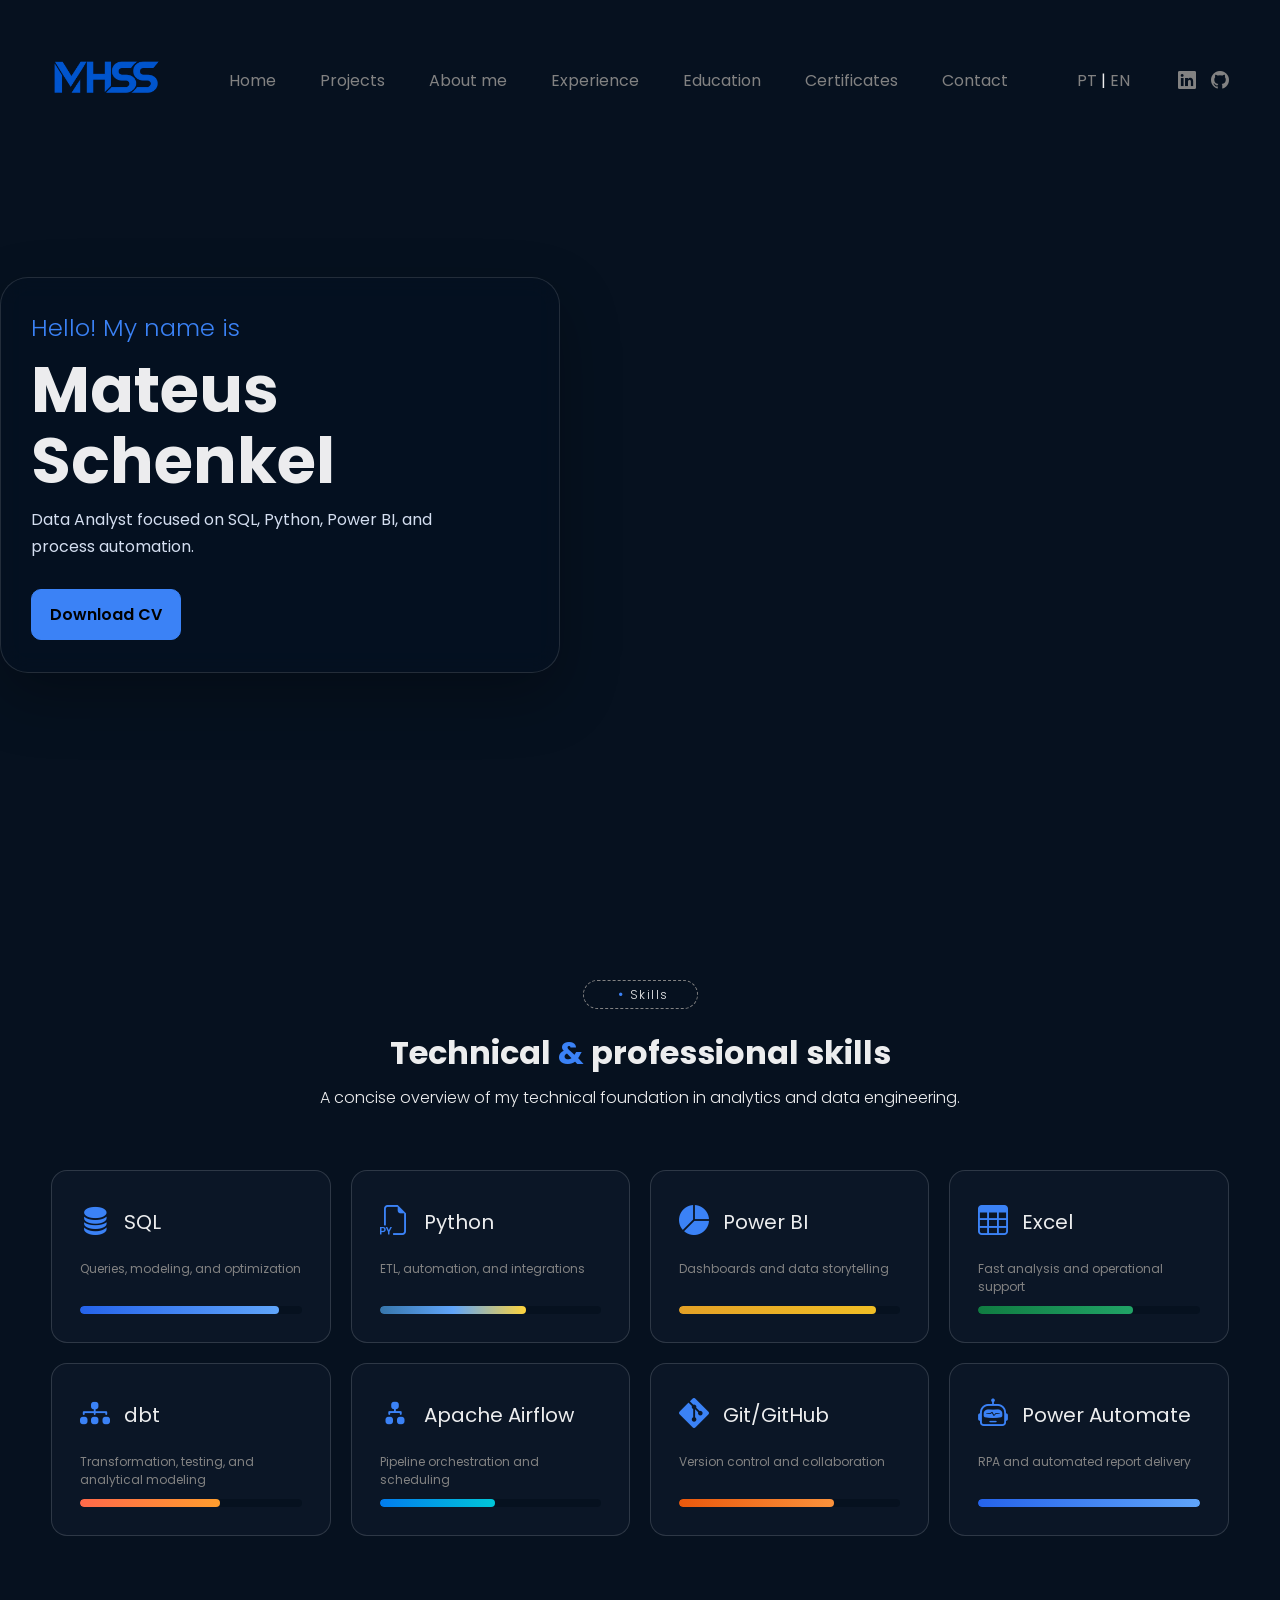
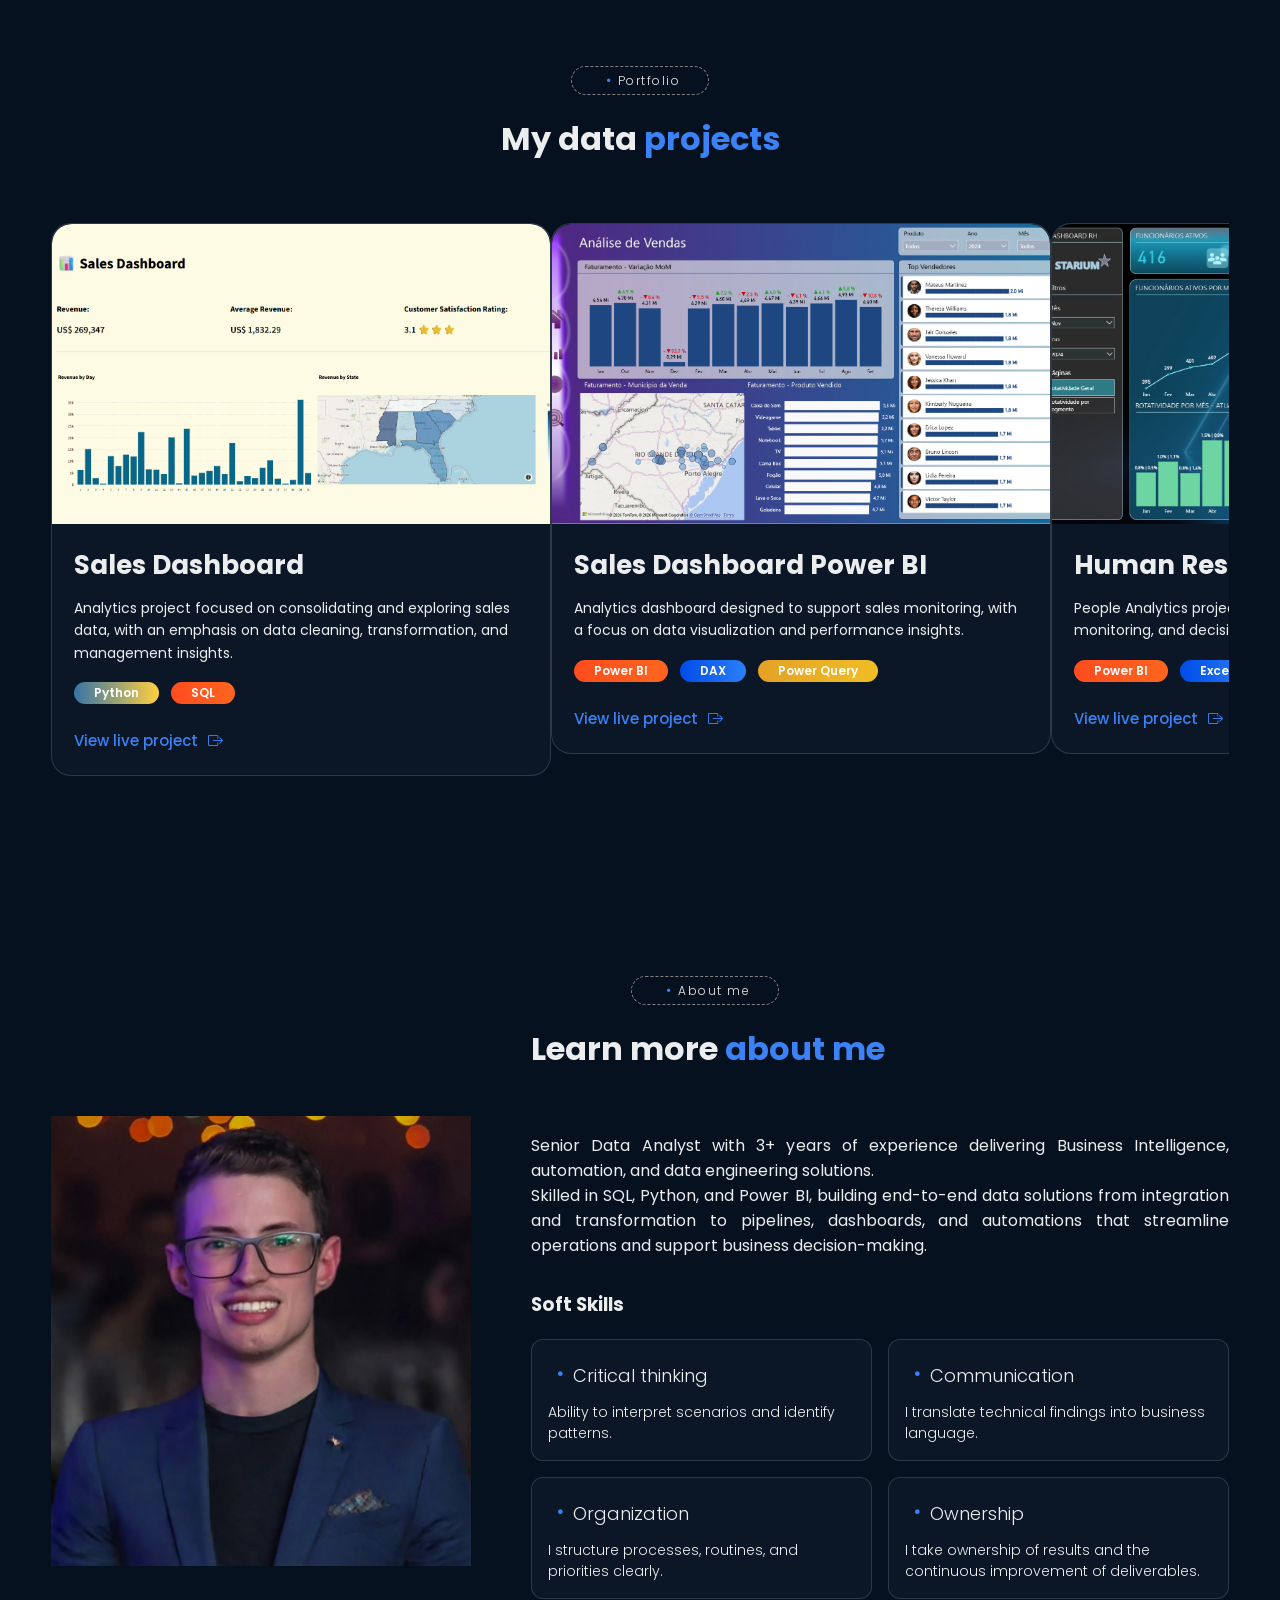
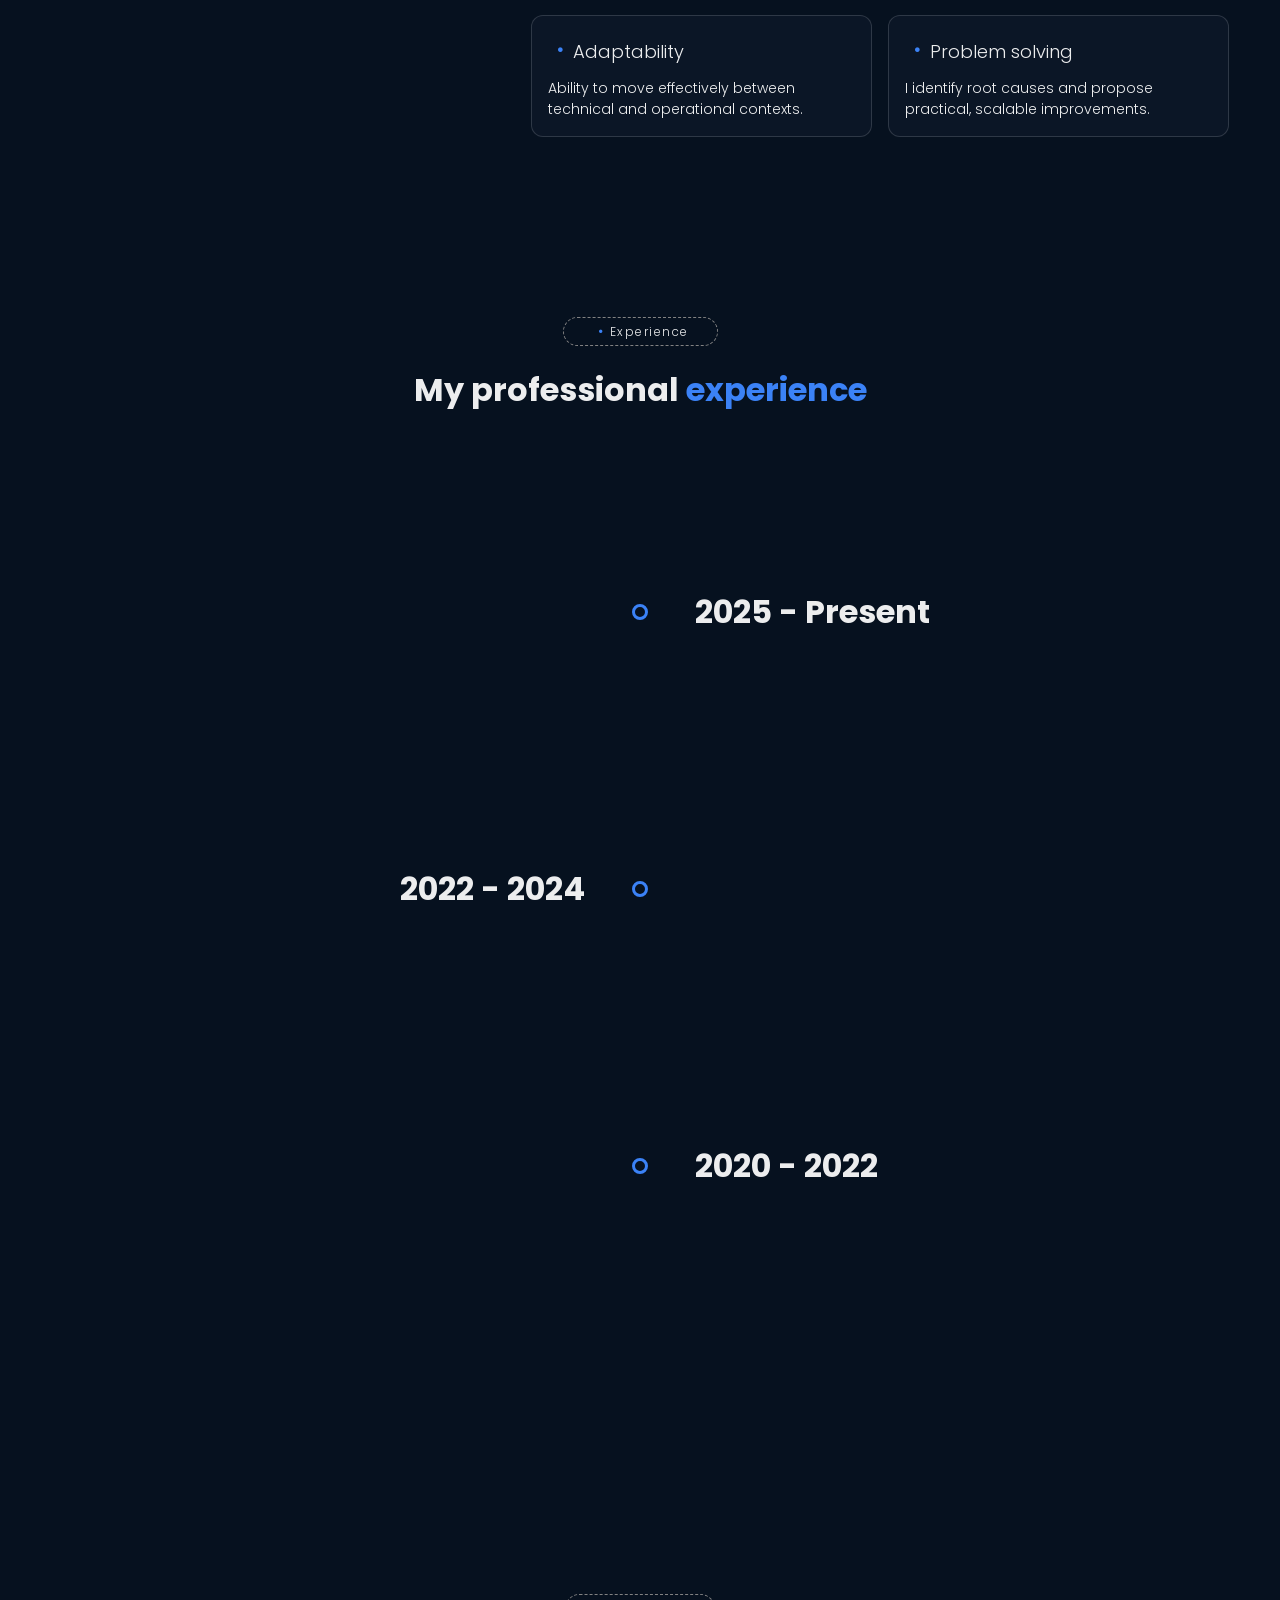
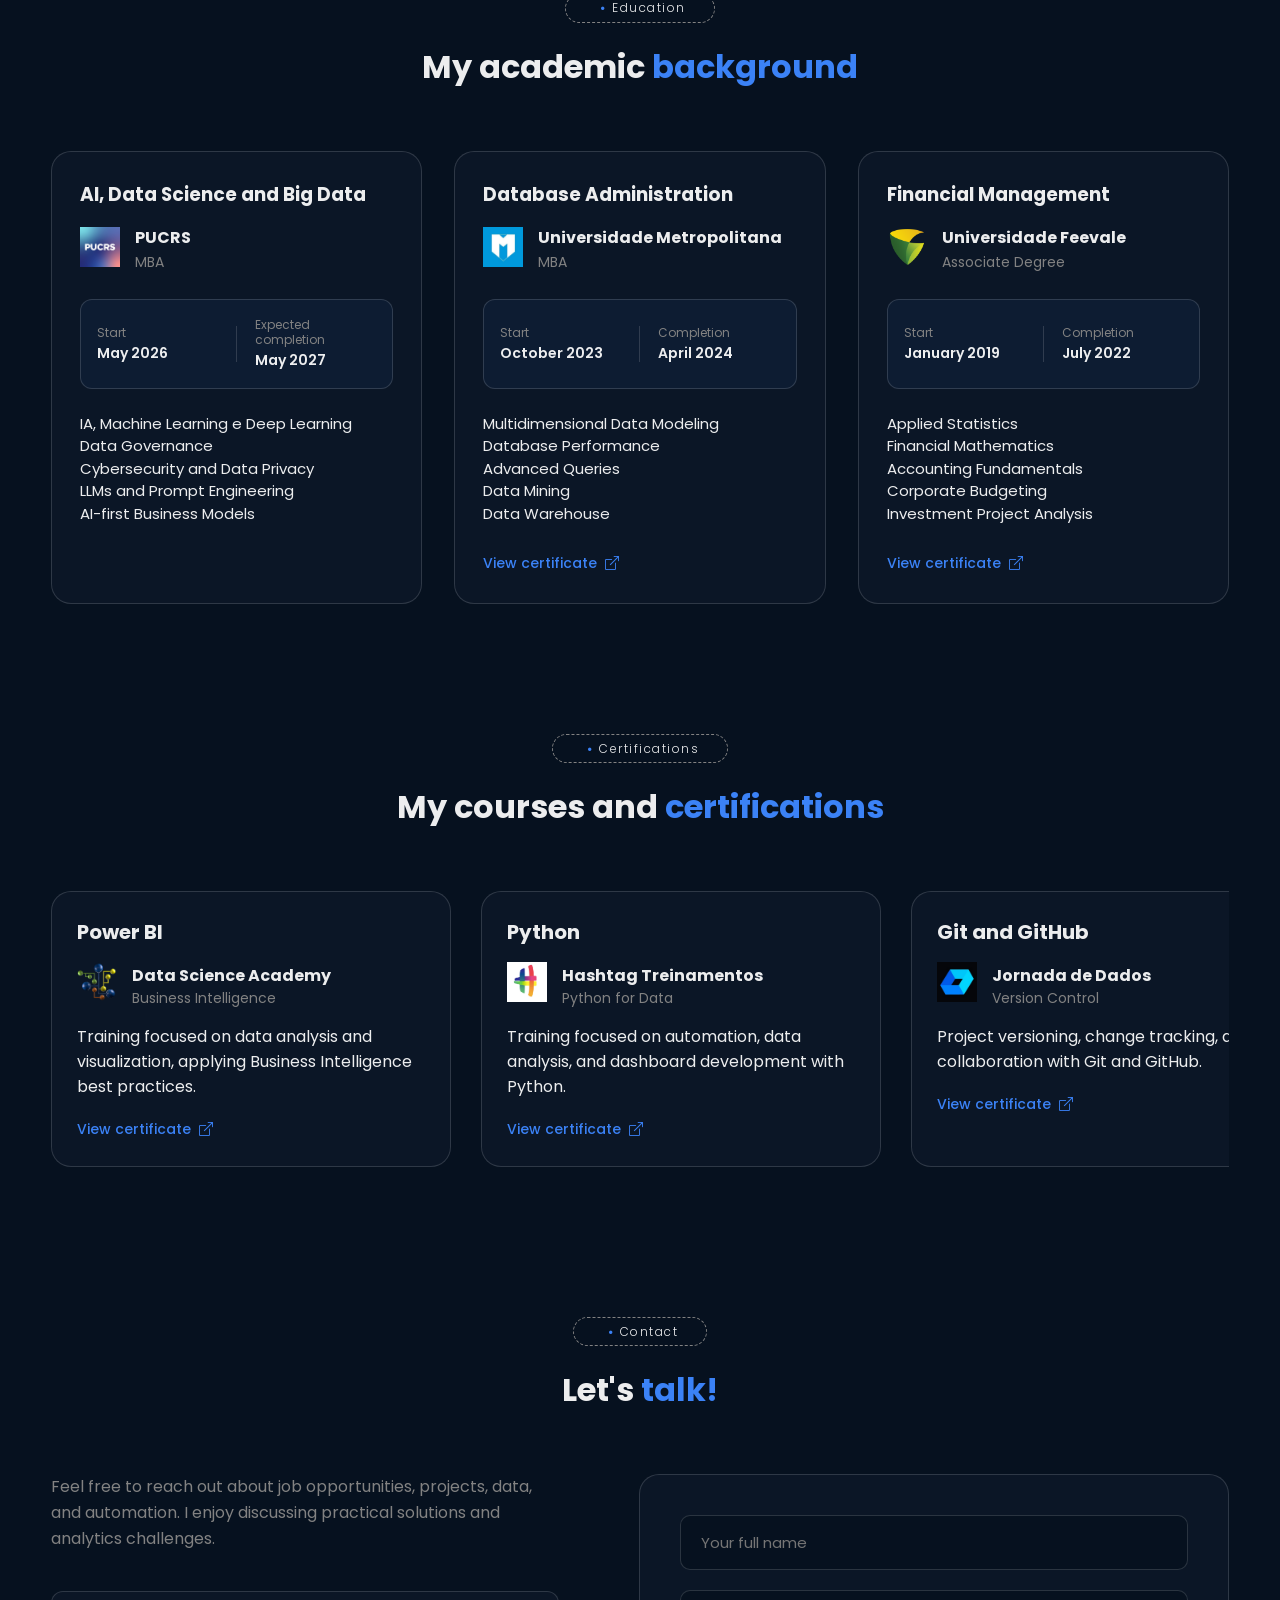
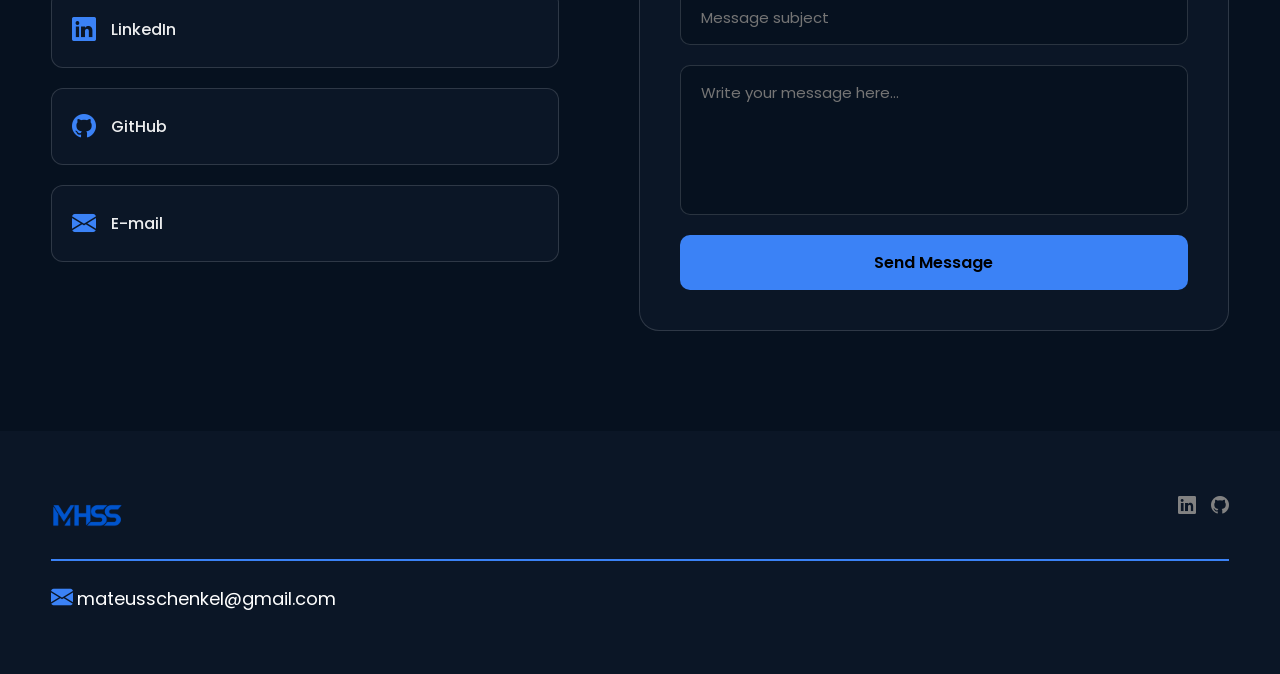
==== commit 3b672a88: "update 2026-08-16" ====
--- a/en/index.html
+++ b/en/index.html
@@ -101,8 +101,7 @@
                   Data Analyst focused on SQL, Python, Power BI, and process automation.
                 </p>
                 <div class="hero-actions">
-                  <a href="../assets/resume/resume-mat-en.pdf" class="btn-resume" target="_blank">Download CV EN</a>
-                  <a href="../assets/resume/curriculo-mat-pt.pdf" class="btn-resume btn-resume-outline" target="_blank">Download CV PT</a>
+                  <a href="../assets/resume/resume.pdf" class="btn-resume" target="_blank">Download CV</a>
                 </div>
               </div>
             </div>
@@ -359,7 +358,7 @@
                           <span class="css">SQL</span>
                         </div>
                         <a   
-                          href="../cases/sql-query-optimization.html"
+                          href="../en/cases/sql-query-optimization-en.html"
                           target="_blank"
                           class="btn-projeto"
                         >
@@ -392,10 +391,13 @@
                   </div>
 
                   <p>
-                    Data professional with experience in analytics, automation, and data visualization. I work with SQL, Python, and Power BI to turn data into useful business insights.
+                    Senior Data Analyst with 3+ years of experience delivering Business Intelligence, automation, and data 
+                    engineering solutions.
                   </p>
                   <p>
-                    I am analytical, proactive, and delivery-oriented. I enjoy building end-to-end solutions, from data extraction and processing to dashboards, automations, and reliable workflows.
+                    Skilled in SQL, Python, and Power BI, building end-to-end data solutions from 
+                    integration and transformation to pipelines, dashboards, and automations that streamline operations 
+                    and support business decision-making.
                   </p>
 
                   <h3 class="soft-skill-title">Soft Skills</h3>
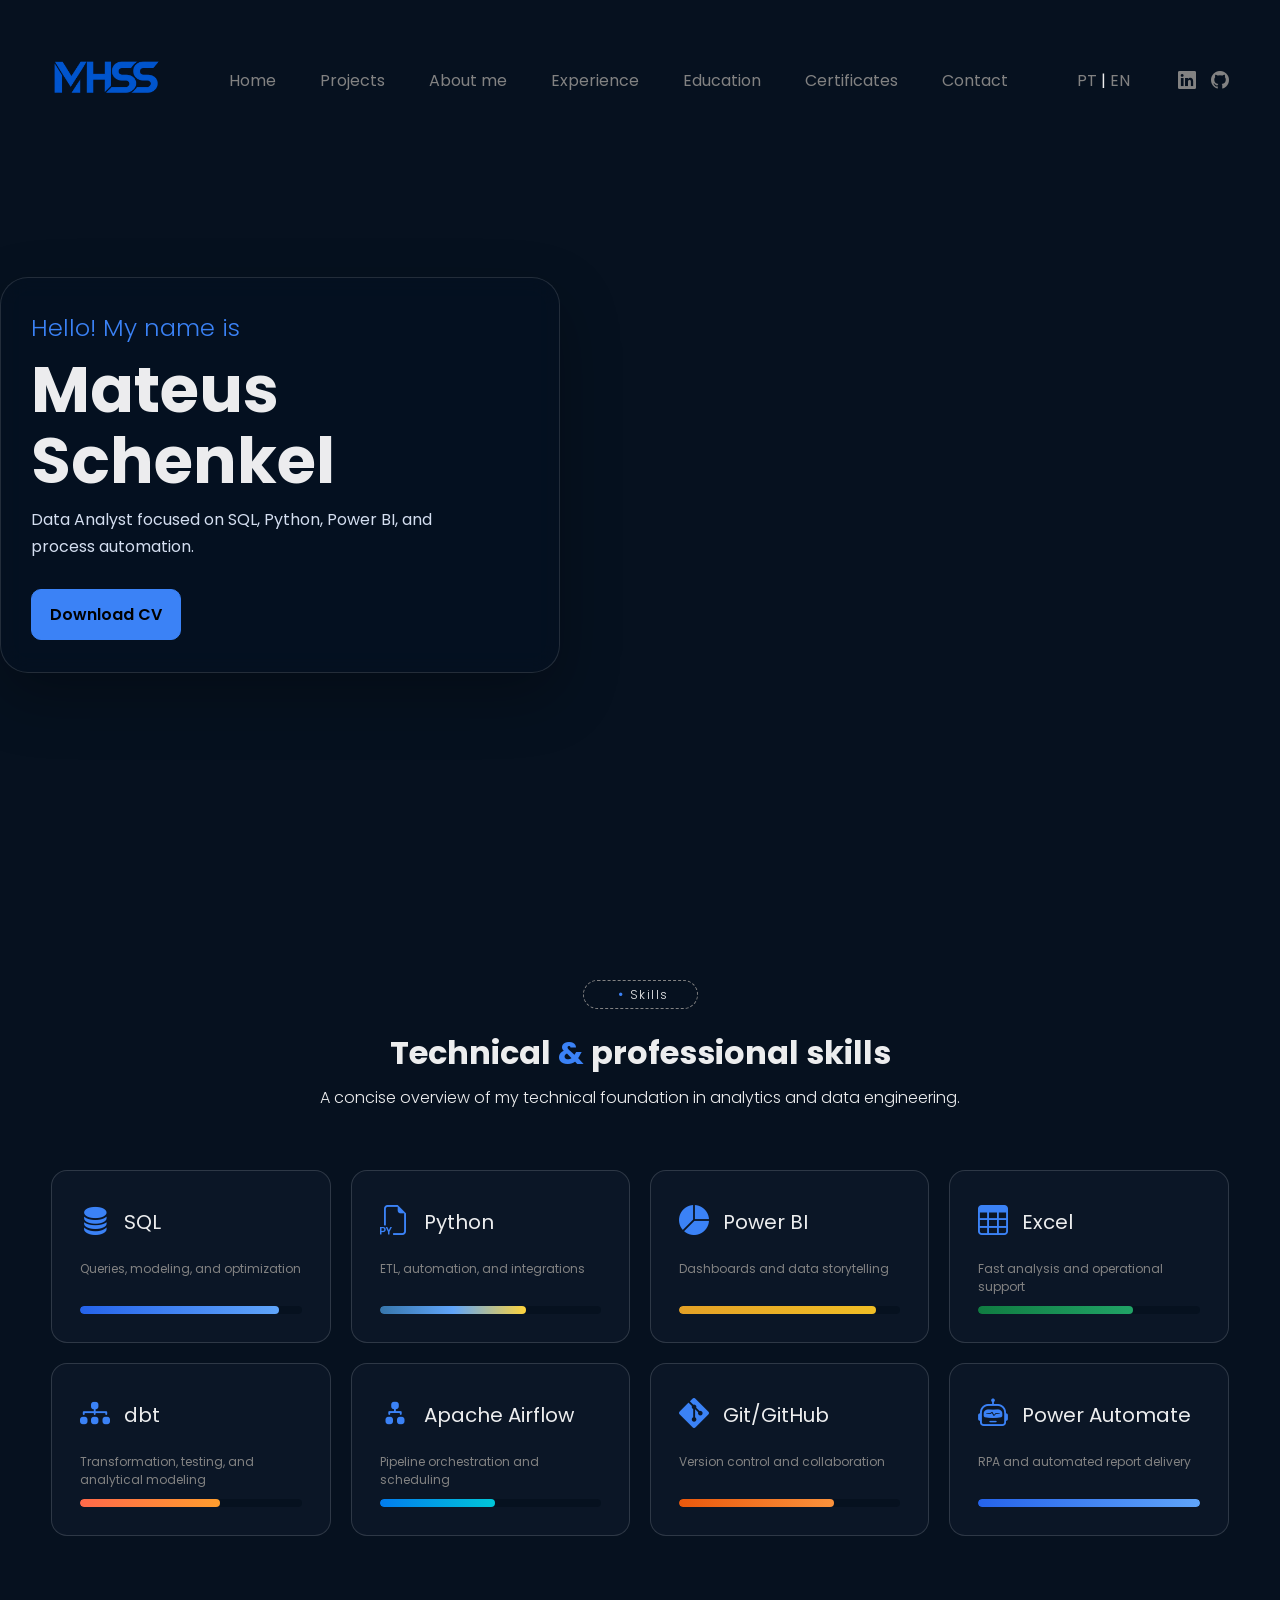
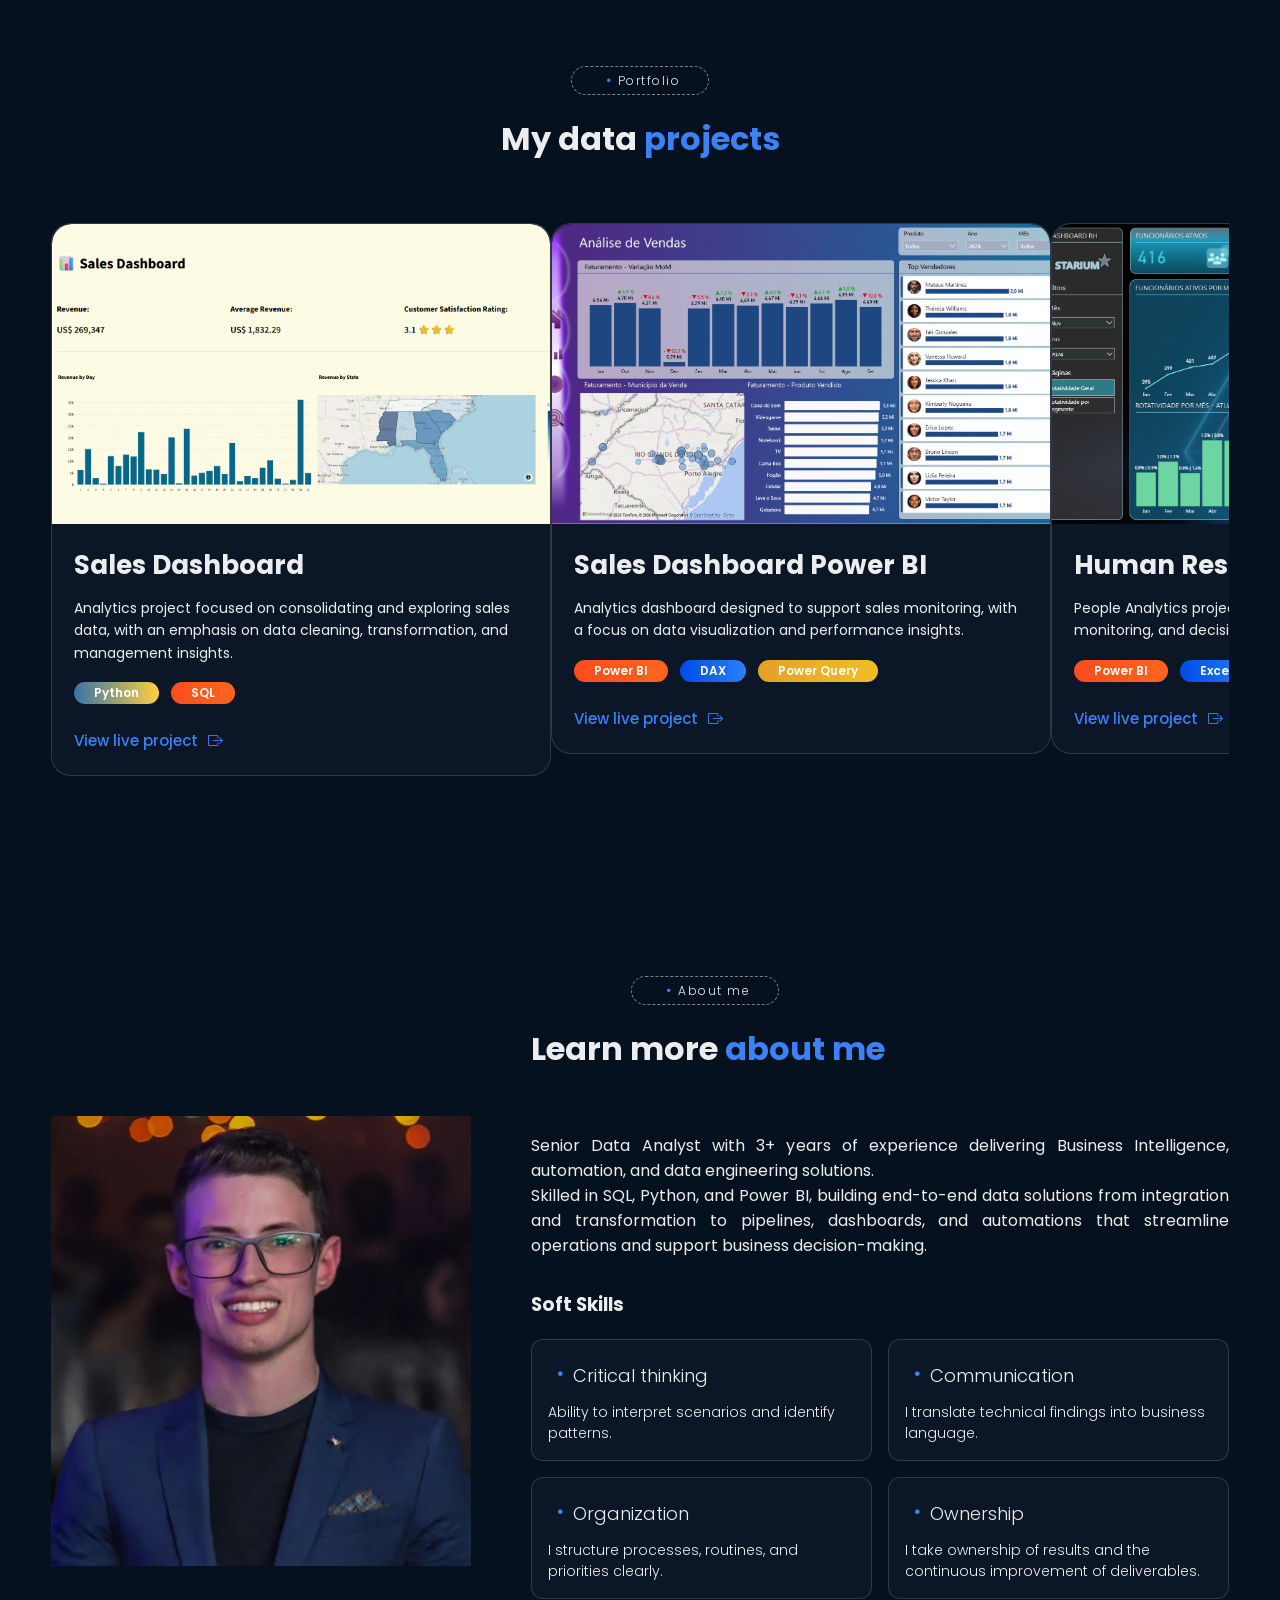
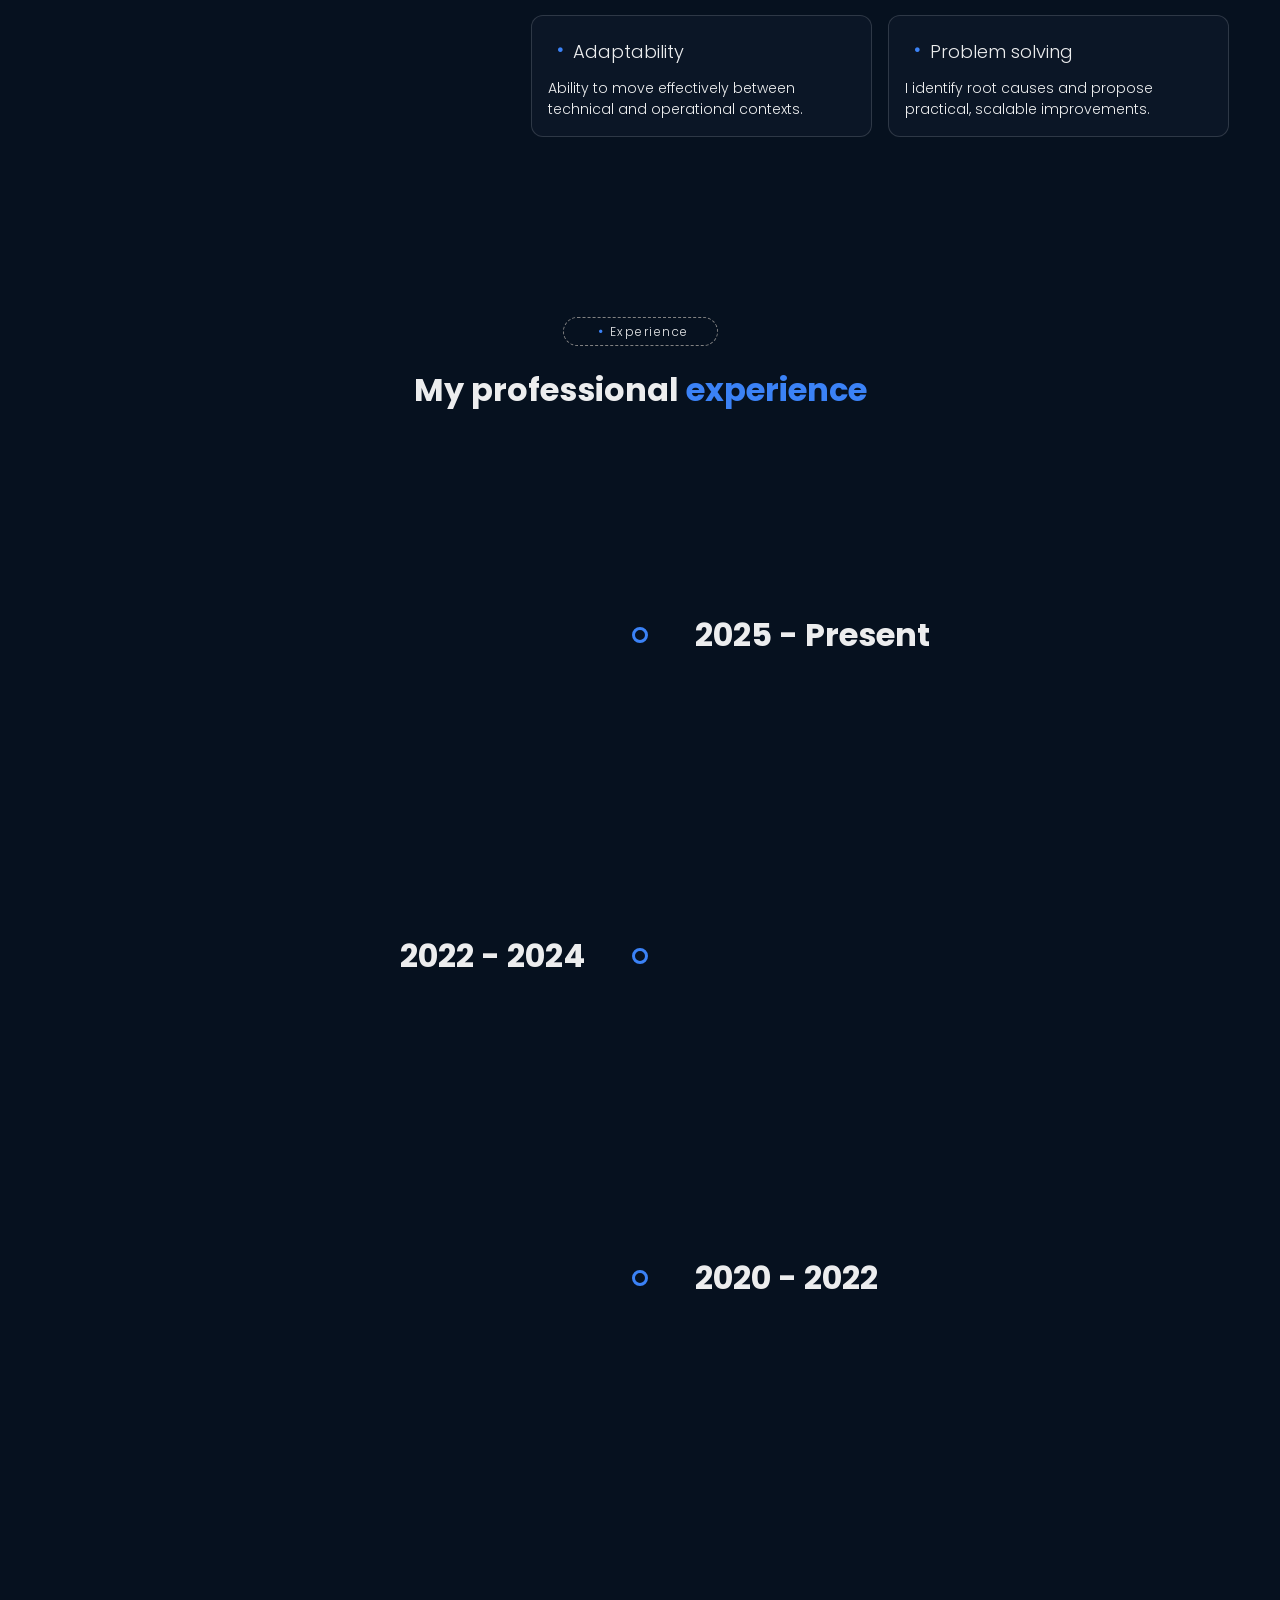
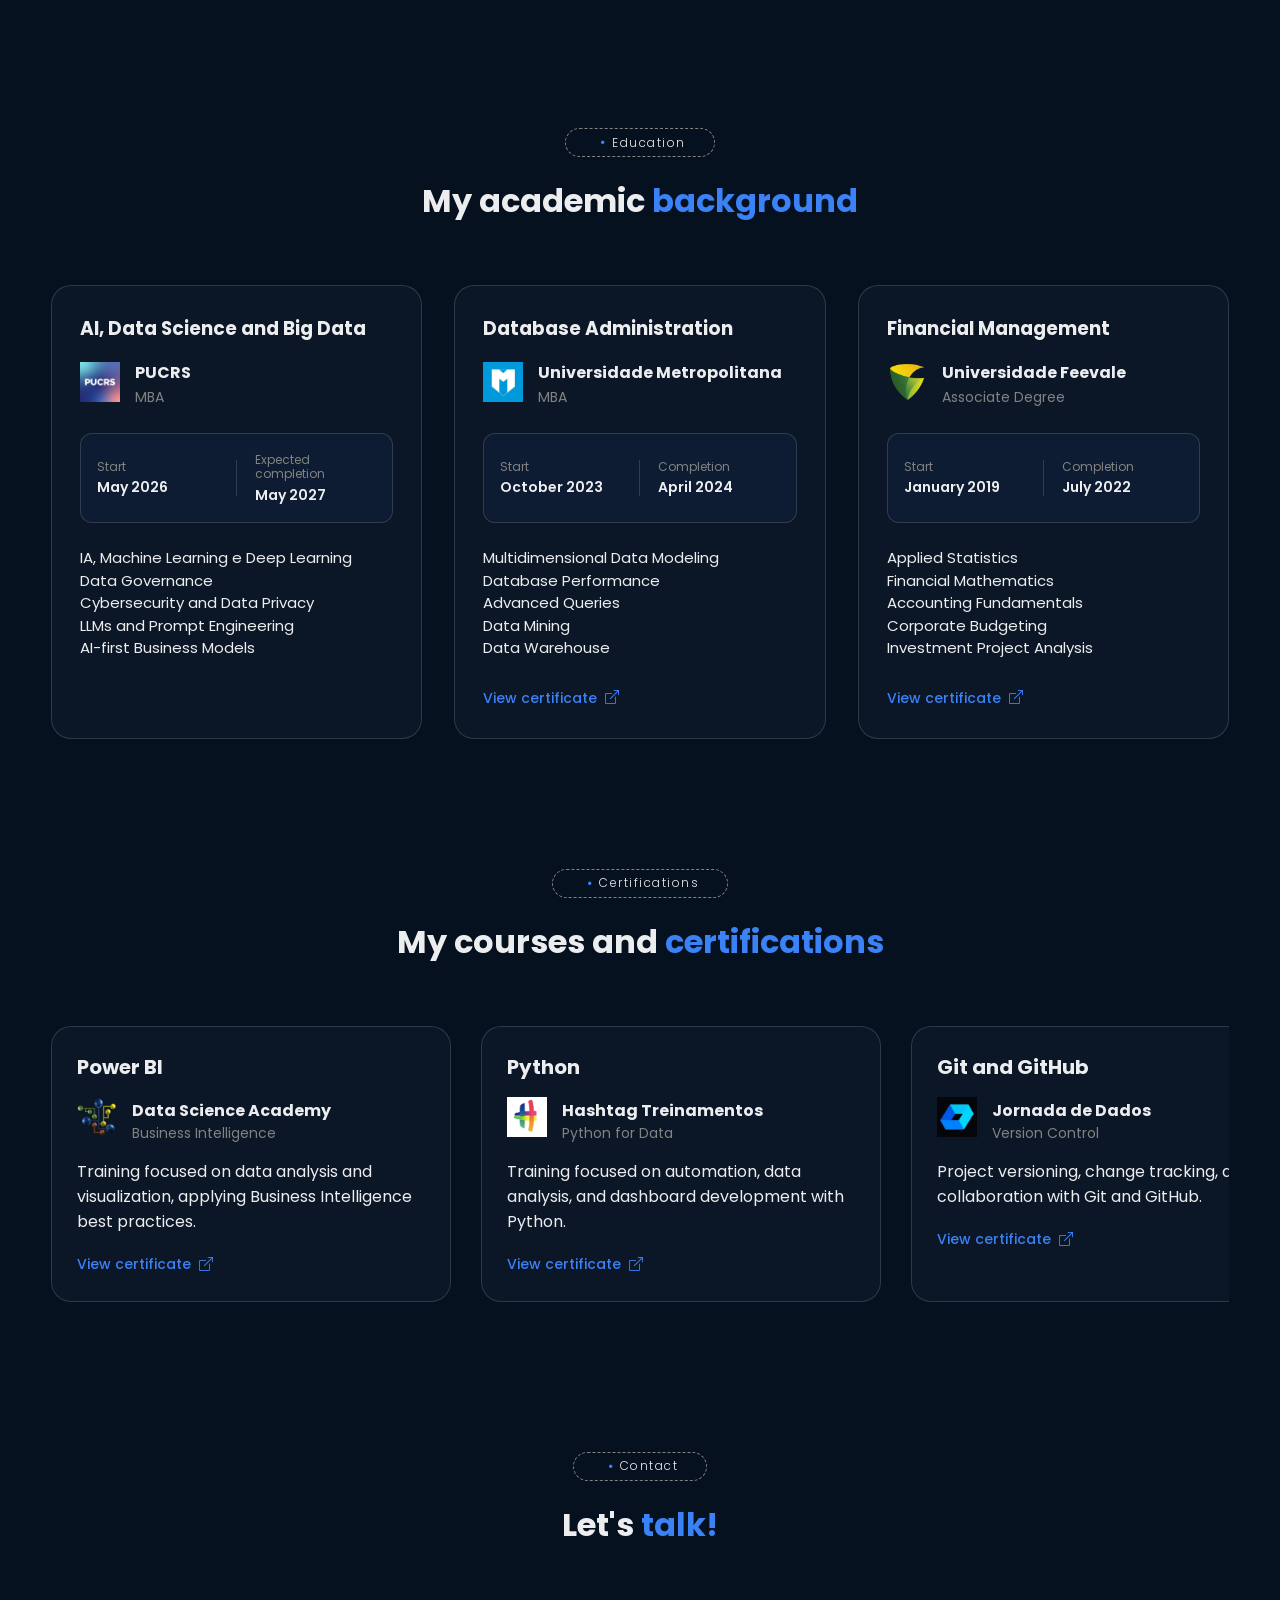
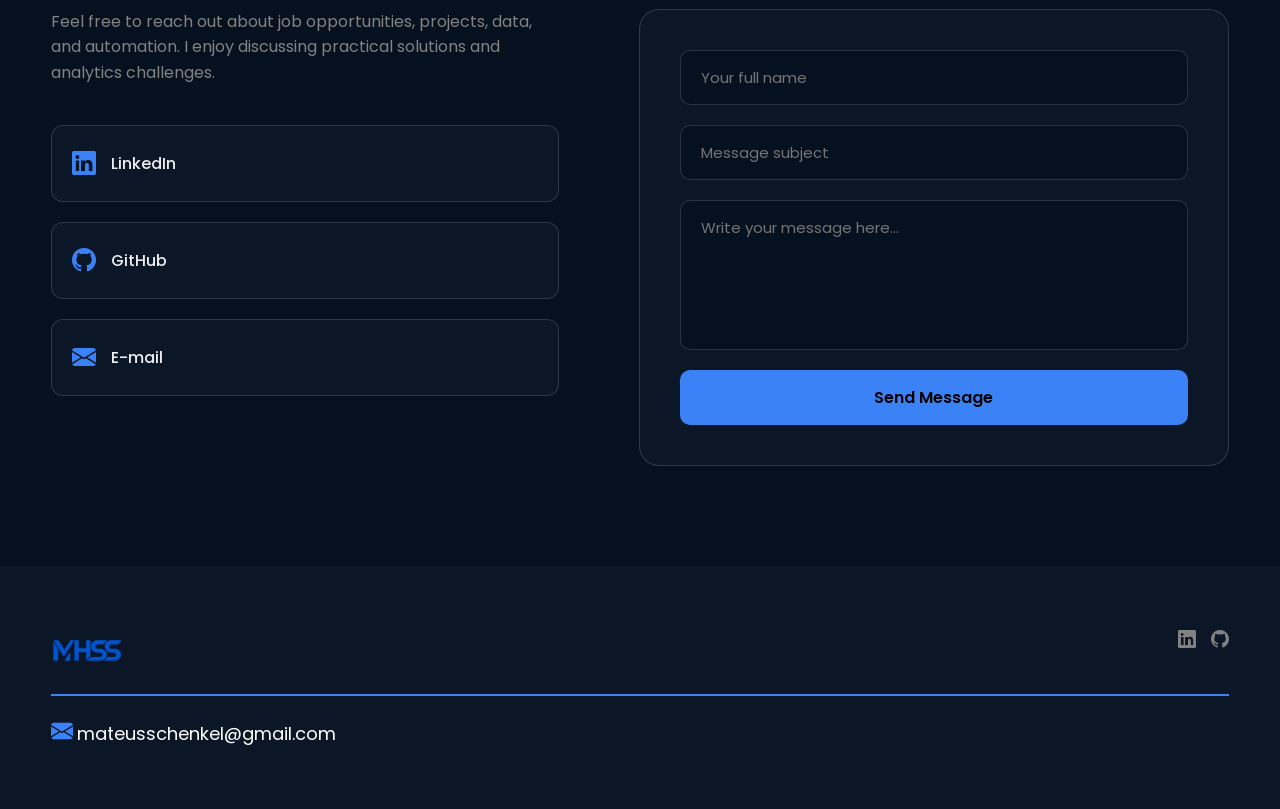
==== commit d0654654: "second update 2026-08-16" ====
--- a/en/index.html
+++ b/en/index.html
@@ -479,7 +479,11 @@
                       <h3>Nova Capital - Senior Data Analyst</h3>
                     </div>
                     <p>
-                      I work with data analysis, automation, and data infrastructure. I develop Python pipelines, optimize SQL Server queries, build Power BI dashboards, and automate report distribution using Power Automate and n8n.
+                      I develop data solutions for credit, risk, and portfolio management, 
+                      combining Python, SQL Server, Power BI, and automation. I have built 
+                      analytical pipelines and data environments, developed tools that 
+                      reduced manual work and analysis time, and also support database 
+                      operations while leading BI initiatives and priorities.
                     </p>
                   </div>
                 </div>
@@ -493,7 +497,11 @@
                       <h3>Multi Armazéns - Data Analyst</h3>
                     </div>
                     <p>
-                      Responsible for collecting and analyzing data from OracleDB, optimizing SQL queries, creating Power BI dataflows, and automating information delivery with Power Query Online, M, DAX, and Power Automate.
+                      I worked on analytical solutions using Oracle, SQL, and Power BI, 
+                      covering the full process from data extraction and transformation 
+                      to delivery for business teams. I developed dataflows, pipelines, 
+                      and automations for inventory monitoring and information distribution, 
+                      helping make processes more efficient and reliable.
                     </p>
                   </div>
                 </div>
@@ -507,7 +515,11 @@
                       <h3>DBK / MVL - Financial Assistant</h3>
                     </div>
                     <p>
-                      Worked with financial routines, bank reconciliation, accounts payable and receivable, and operational support, strengthening my analytical foundation and process-oriented mindset for the transition into data.
+                      Worked across payroll, accounts payable and receivable, invoicing, 
+                      financial controls, and bank reconciliations, ensuring accurate 
+                      organization and timely completion of financial activities. 
+                      This experience helped strengthen my understanding of business 
+                      processes and develop a broader business perspective.
                     </p>
                   </div>
                 </div>
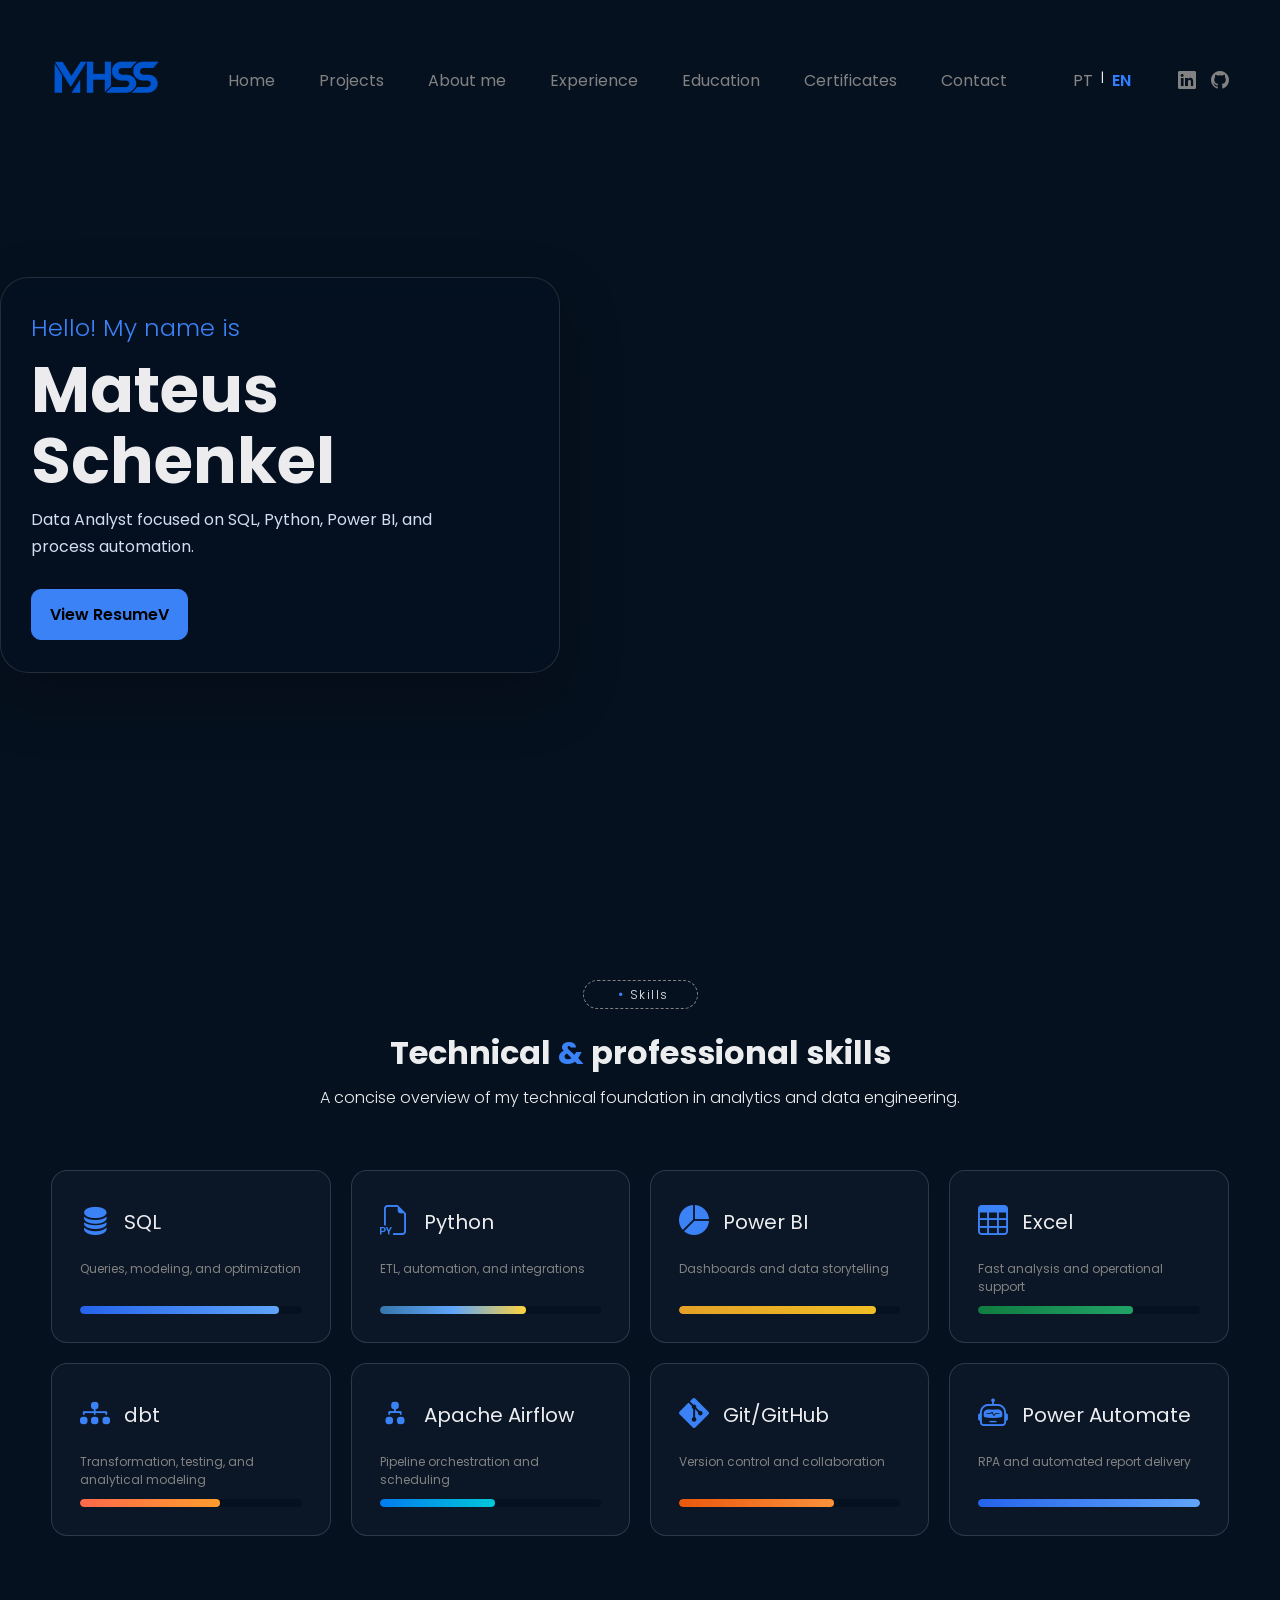
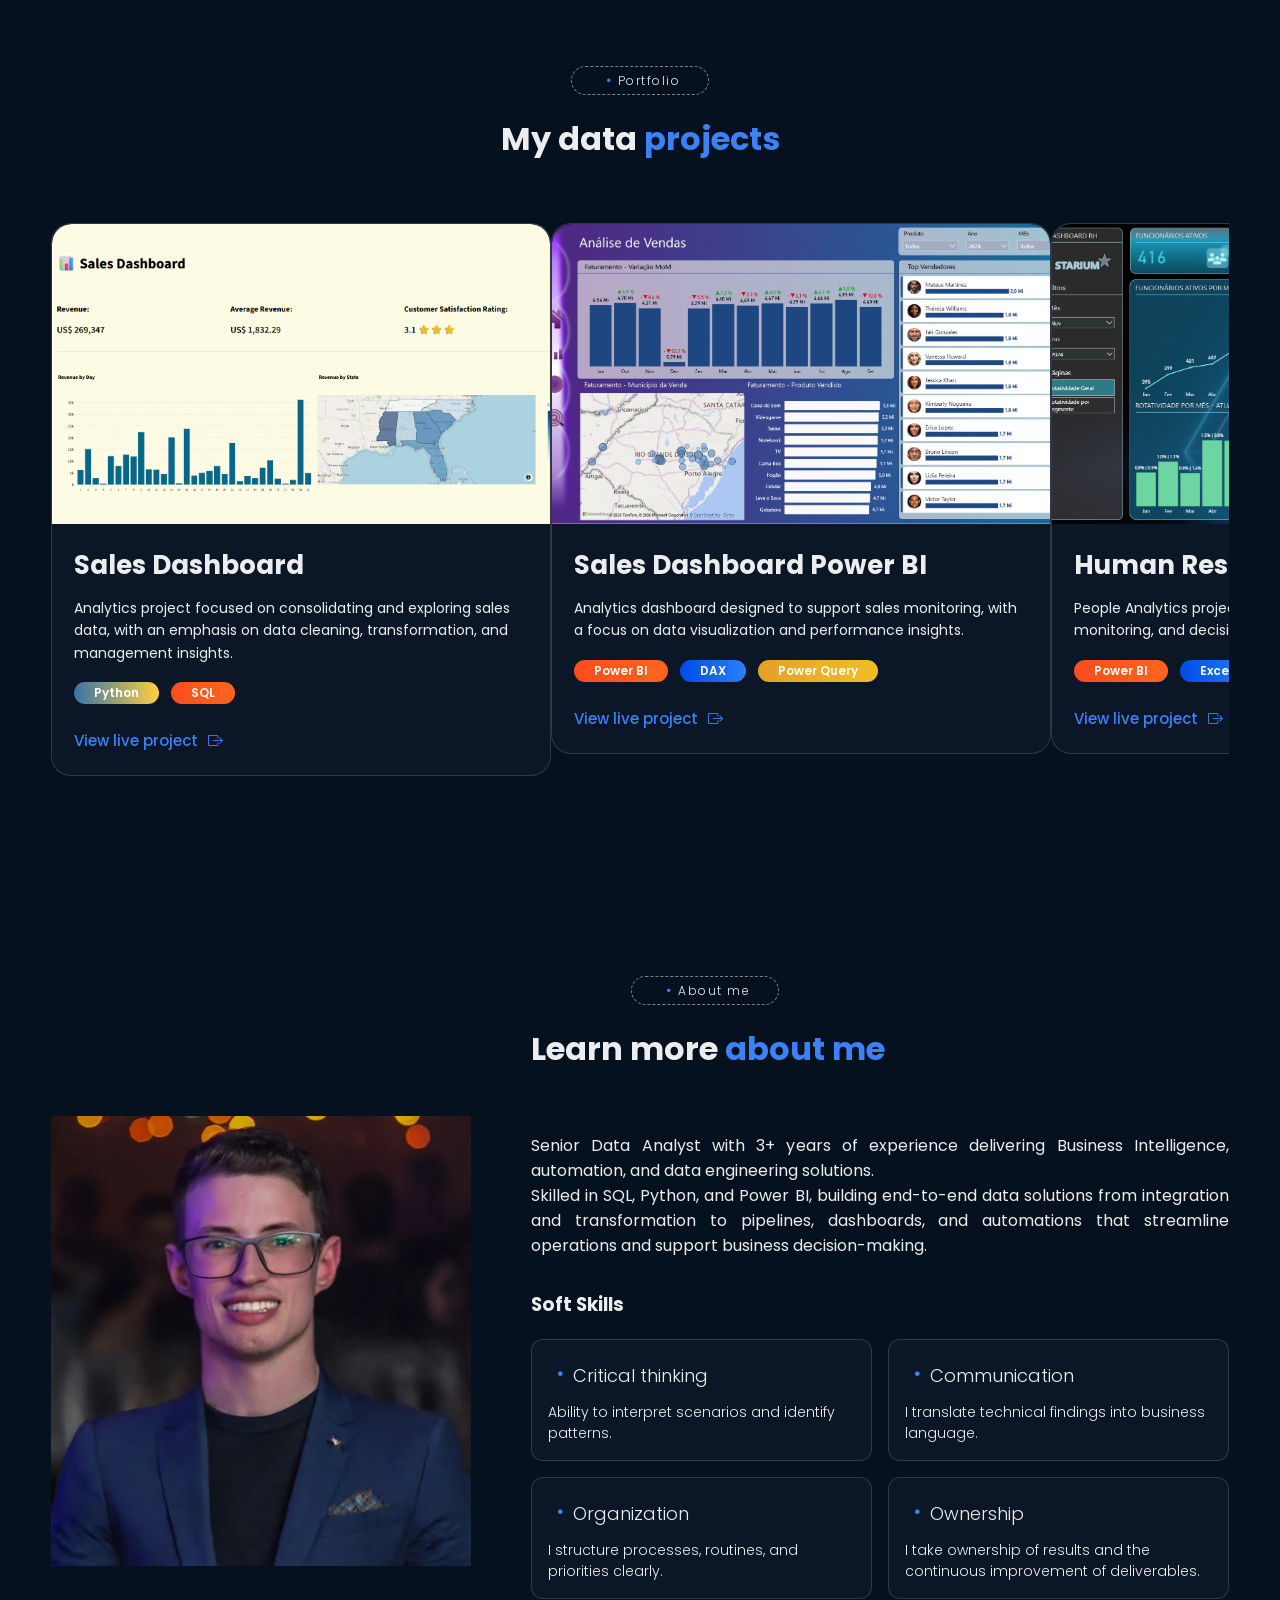
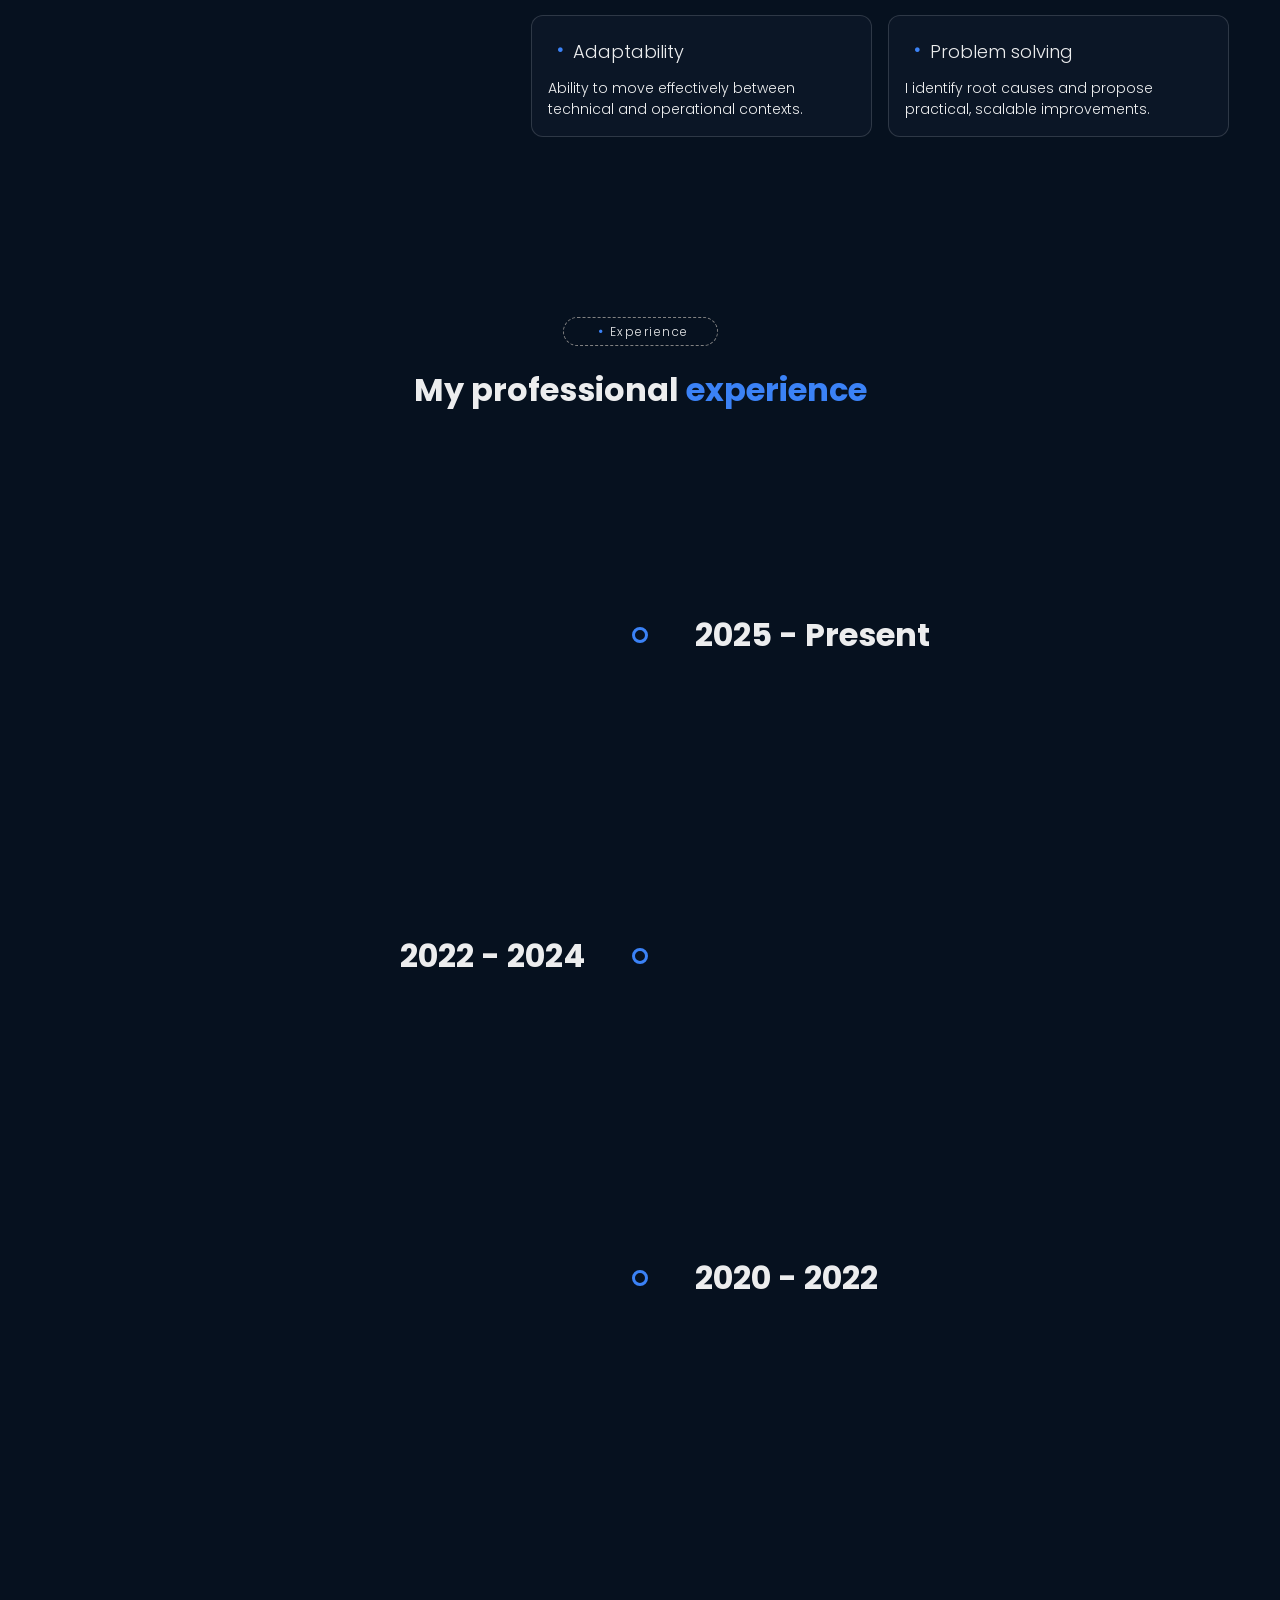
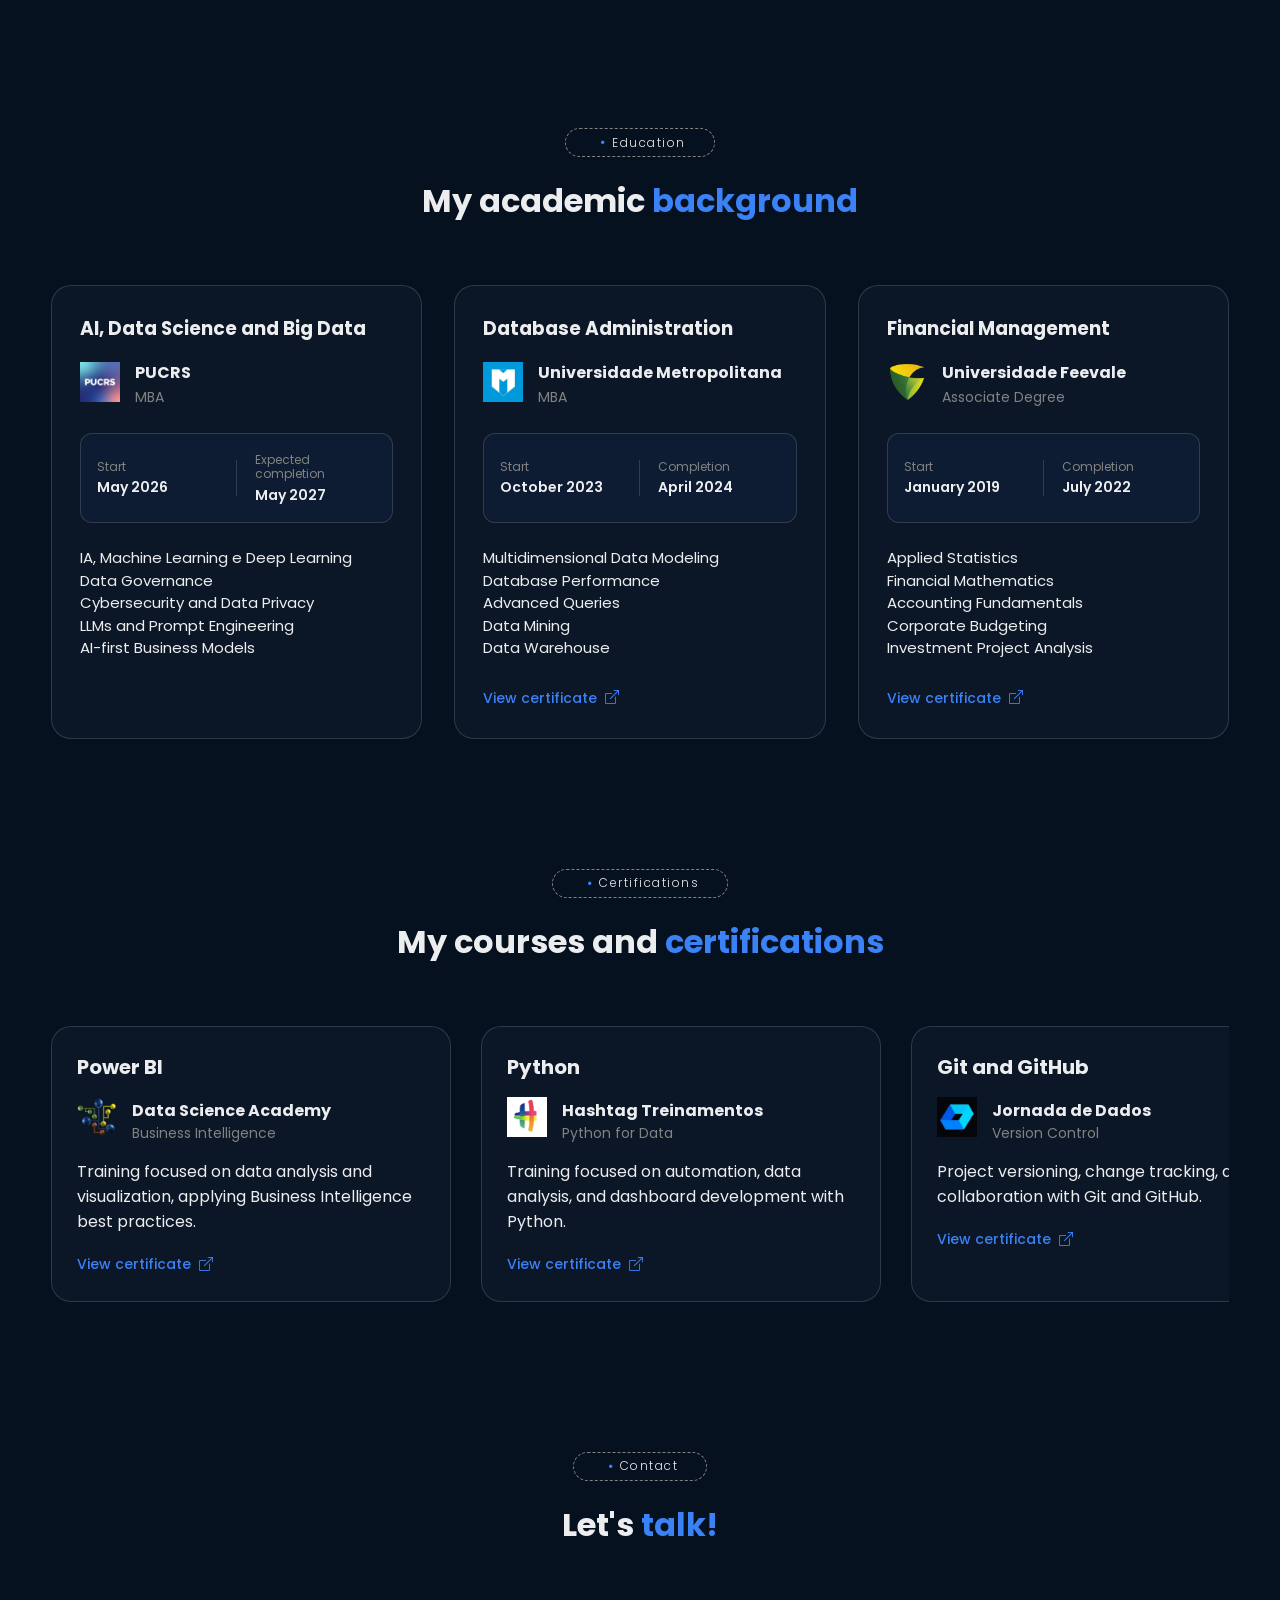
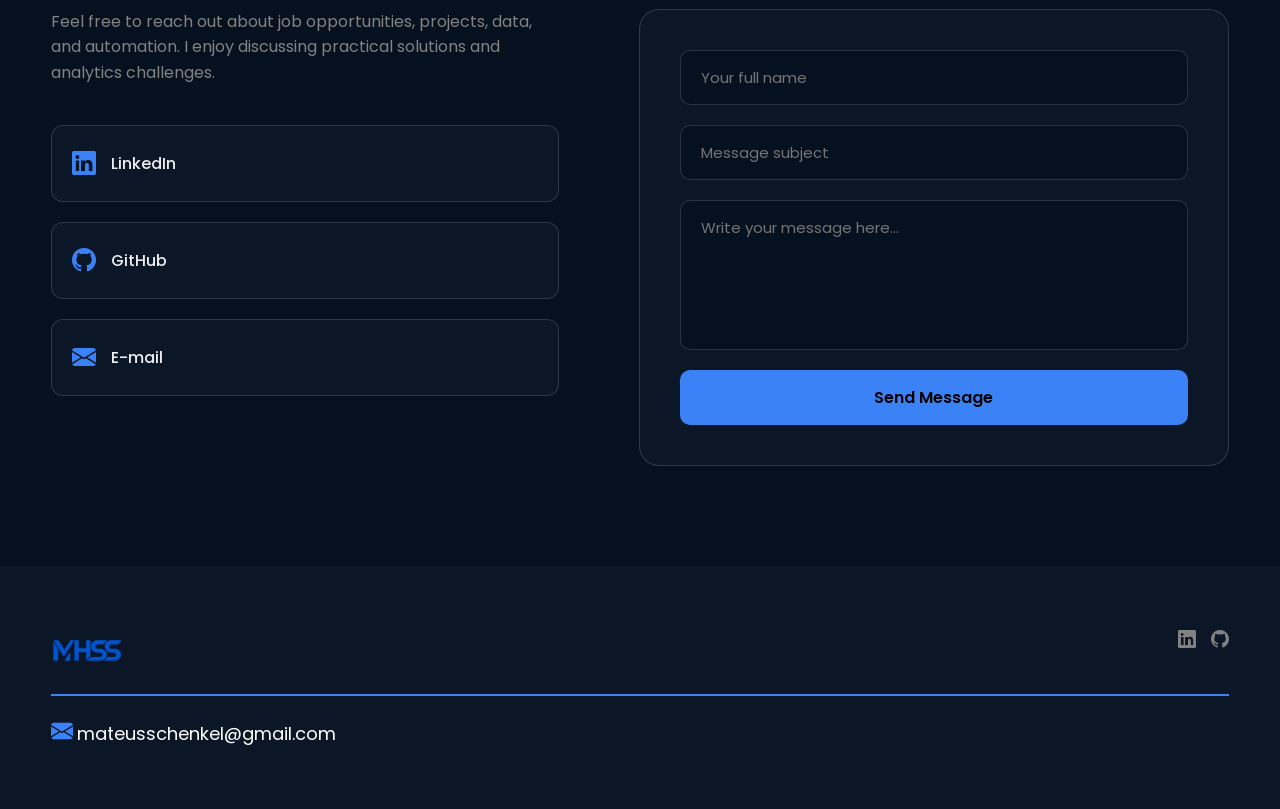
==== commit 7ec53156: "third update 2026-08-16" ====
--- a/en/index.html
+++ b/en/index.html
@@ -62,10 +62,10 @@
                 <li><a href="#contato">Contact</a></li>
               </ul>
             </nav>
-            <div class="language">
+            <div class="language-switcher">
               <a href="../index.html">PT</a>
               <span>|</span>
-              <a href="index.html">EN</a>
+              <a href="index.html" class="active">EN</a>
             </div>
             <div class="btn-social">
               <a href="https://www.linkedin.com/in/mateusschenkel" target="_blank">
@@ -101,7 +101,7 @@
                   Data Analyst focused on SQL, Python, Power BI, and process automation.
                 </p>
                 <div class="hero-actions">
-                  <a href="../assets/resume/resume.pdf" class="btn-resume" target="_blank">Download CV</a>
+                  <a href="../assets/resume/resume.pdf" class="btn-resume" target="_blank">View ResumeV</a>
                 </div>
               </div>
             </div>
@@ -1024,7 +1024,7 @@
         const closePreloader = () => preloader?.classList.add("preloader-leaving");
 
         // The screen remains visible for 1.45 s; including the fade, the introduction lasts 2 s in total.
-        window.addEventListener("load", () => window.setTimeout(closePreloader, 1450), { once: true });
+        window.addEventListener("load", () => window.setTimeout(closePreloader, 500), { once: true });
         window.setTimeout(closePreloader, 3500);
       })();
     </script>
--- a/src/style.css
+++ b/src/style.css
@@ -1200,11 +1200,14 @@
   }
 
   .banner-section {
+    height: auto;
     min-height: 100vh;
-    min-height: 100svh; 
-    overflow: hidden; 
+    min-height: 100svh;
+    padding: 90px 16px 40px;
+    display: flex;
+    align-items: center;
     position: relative;
-    overflow-x: hidden;
+    overflow: hidden;
   }
 
   .hero-media {
@@ -1220,15 +1223,16 @@
   }
 
   .txt-banner {
+    width: 100%;
     max-width: 100% !important;
-    margin-top: 58vh !important;
+    margin-top: 40px !important;
     position: relative;
-    z-index: 10; 
+    z-index: 10;
     display: flex;
     flex-direction: column;
     align-items: center;
     text-align: center;
-    padding: 24px 20px;
+    padding: 24px 16px;
     background: rgba(6, 17, 31, 0.5);
   }
 
@@ -1245,6 +1249,17 @@
     margin: 0 auto;
   }
 
+  .hero-actions {
+  width: 100%;
+  justify-content: center;
+  margin-top: 18px;
+  }
+
+  .btn-resume {
+    width: auto;
+    min-width: 180px;
+    padding: 12px 20px;
+  }
   /*SEÇÃO CONHECIMENTOS*/
 
   section.conhecimentos {
@@ -1346,15 +1361,33 @@
     gap: 30px; 
   }
 
+  .about-me .flex .img-about {
+  position: static;
+  top: auto;
+
+  flex: none;
+
+  width: 100%;
+  margin: 0 auto 20px;
+
+  align-self: center;
+  }
+
   .about-me .flex .img-about img {
-    width: 100%; 
-    max-width: 350px; 
+    width: 100%;
+    max-width: 350px;
     height: auto;
+    display: block;
+    margin: 0 auto;
   }
 
   .about-me .flex .head-title {
     text-align: center; 
     margin-bottom: 30px;
+  }
+
+  .about-me .head-title .title-target {
+  transform: none;
   }
 
   .about-me .flex .txt-sobre p {
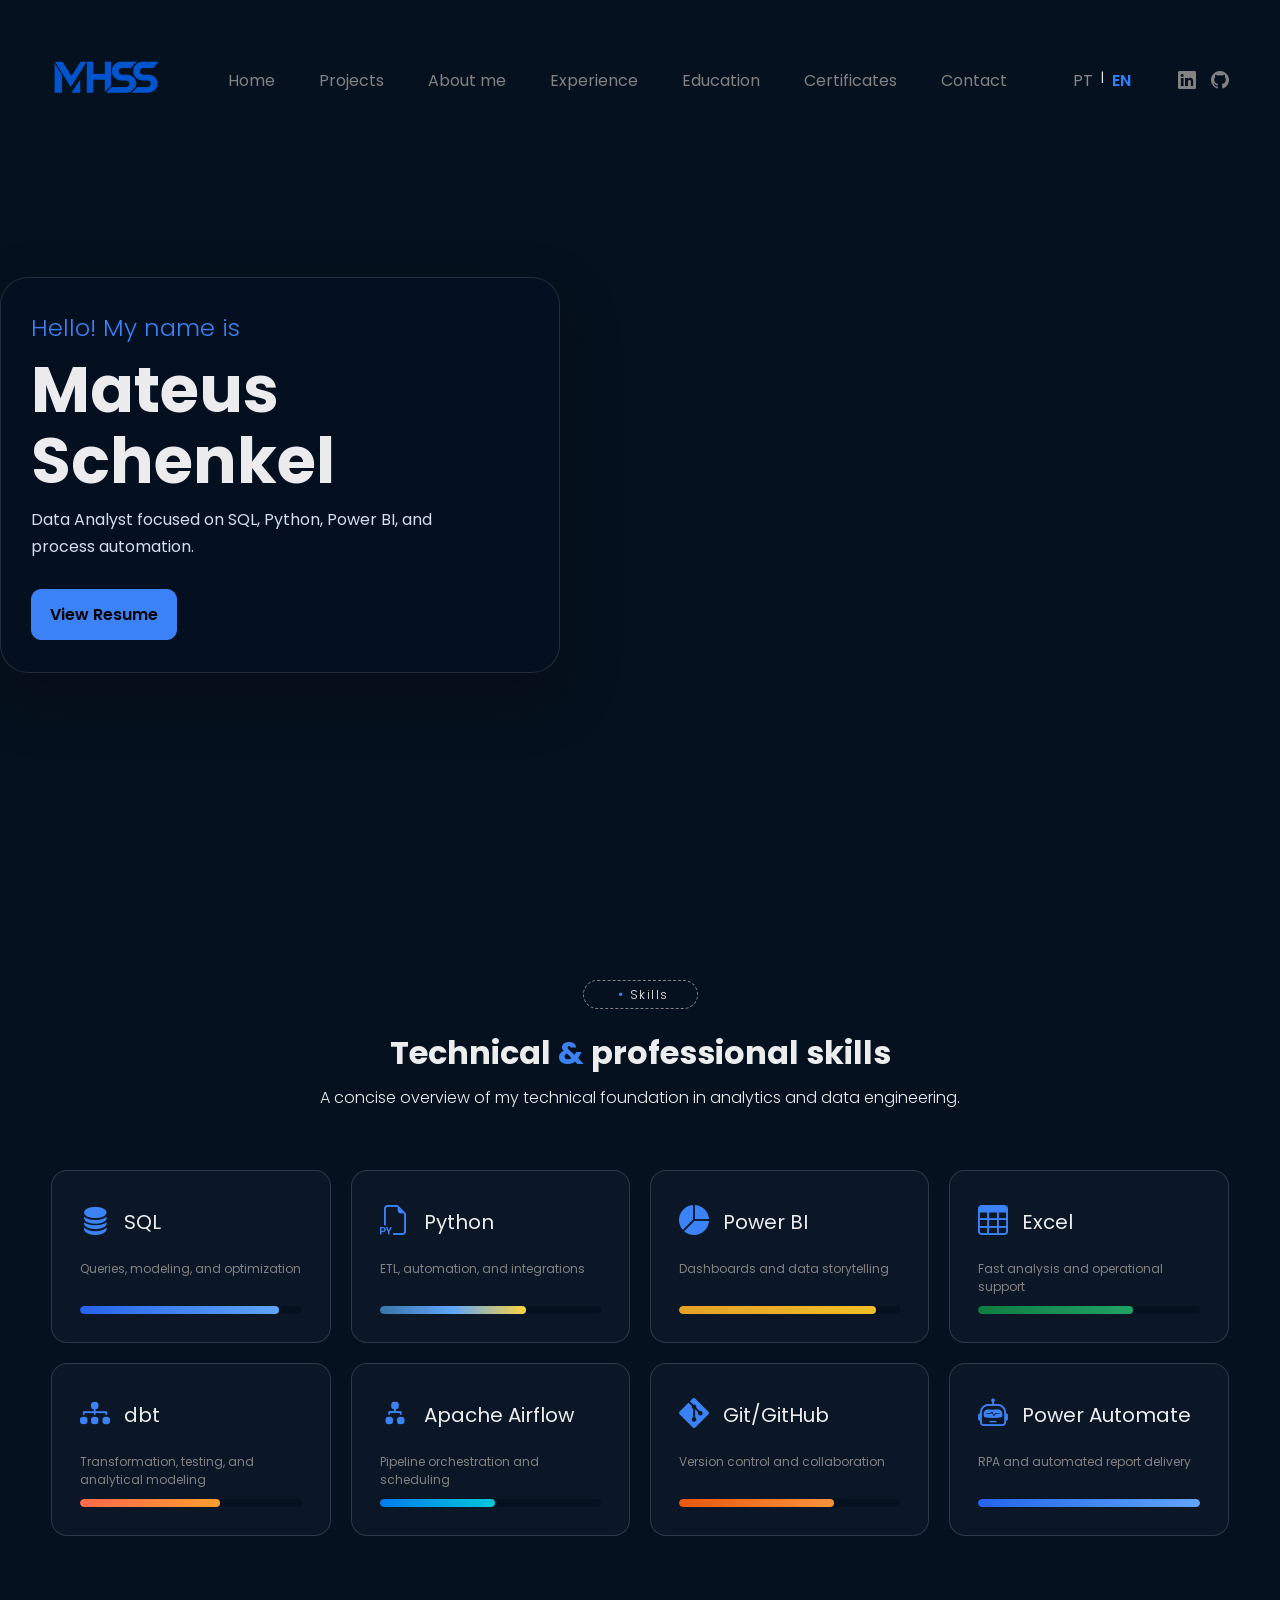
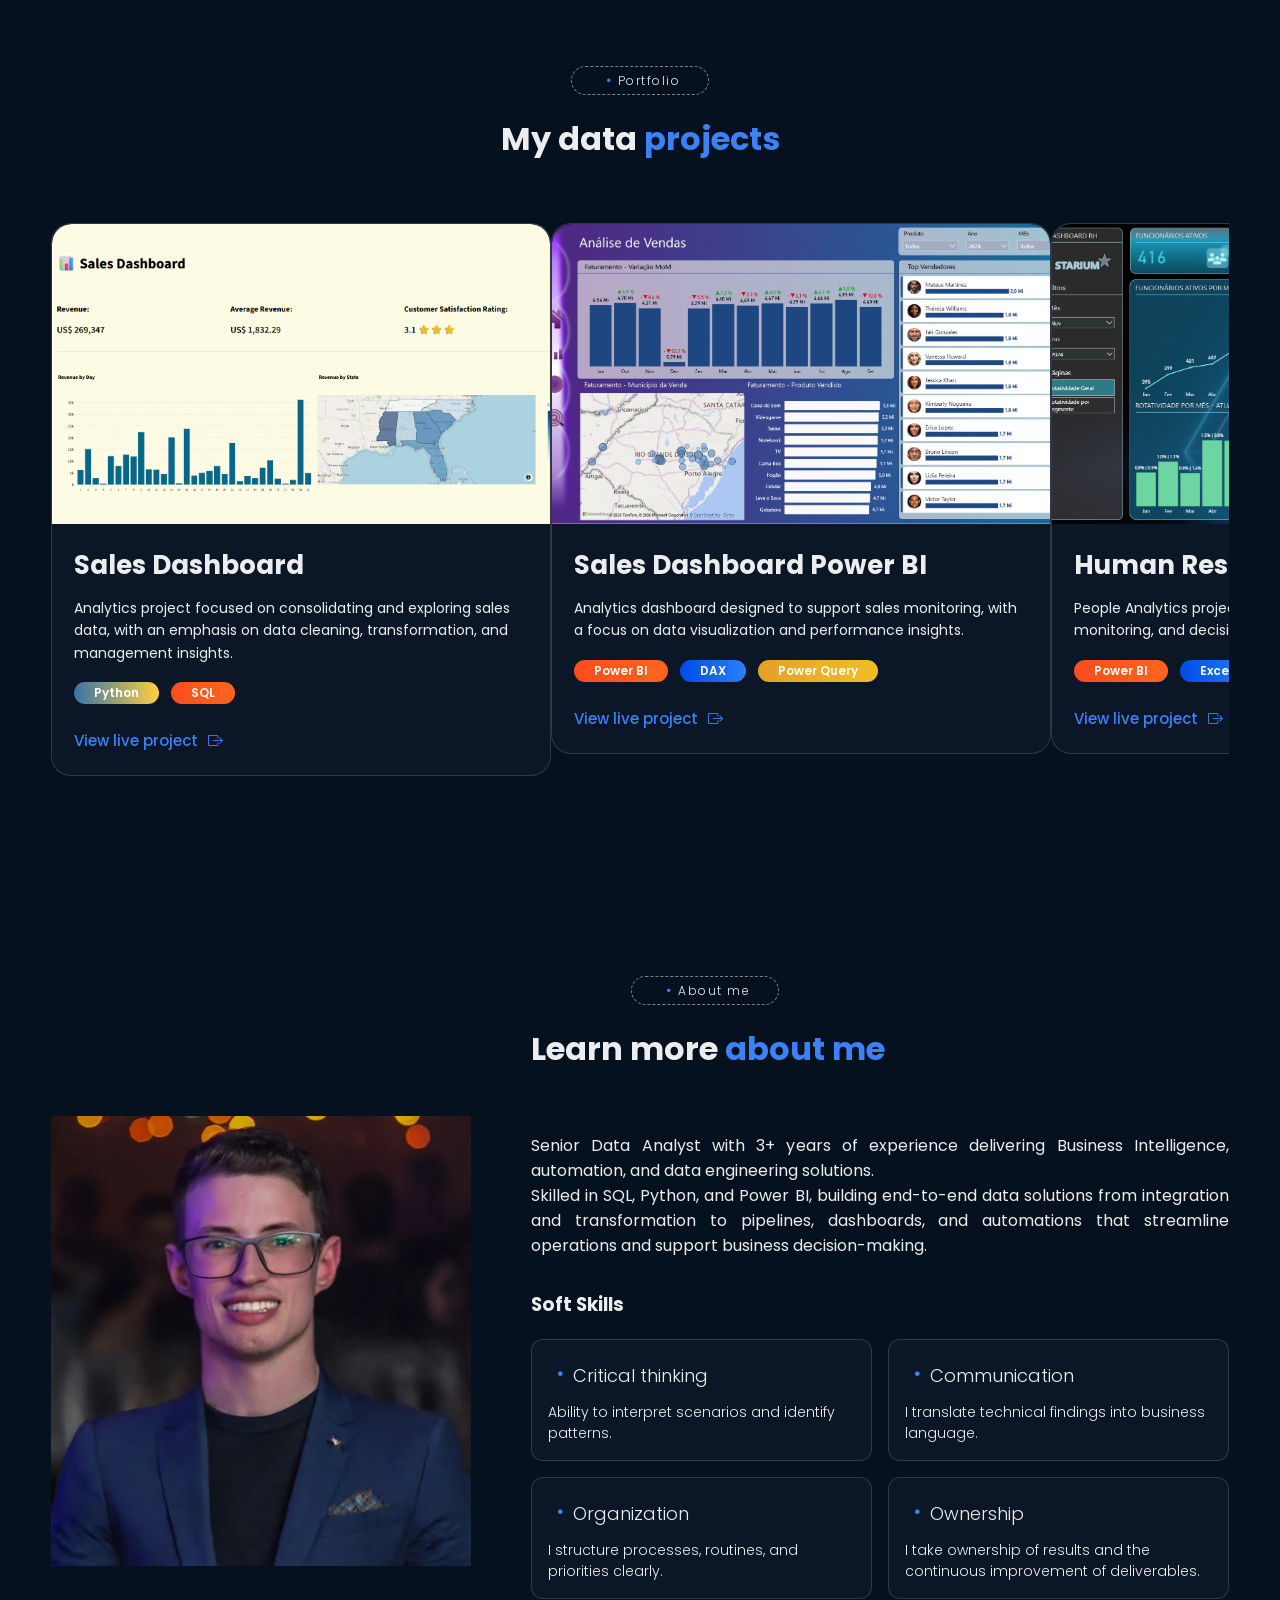
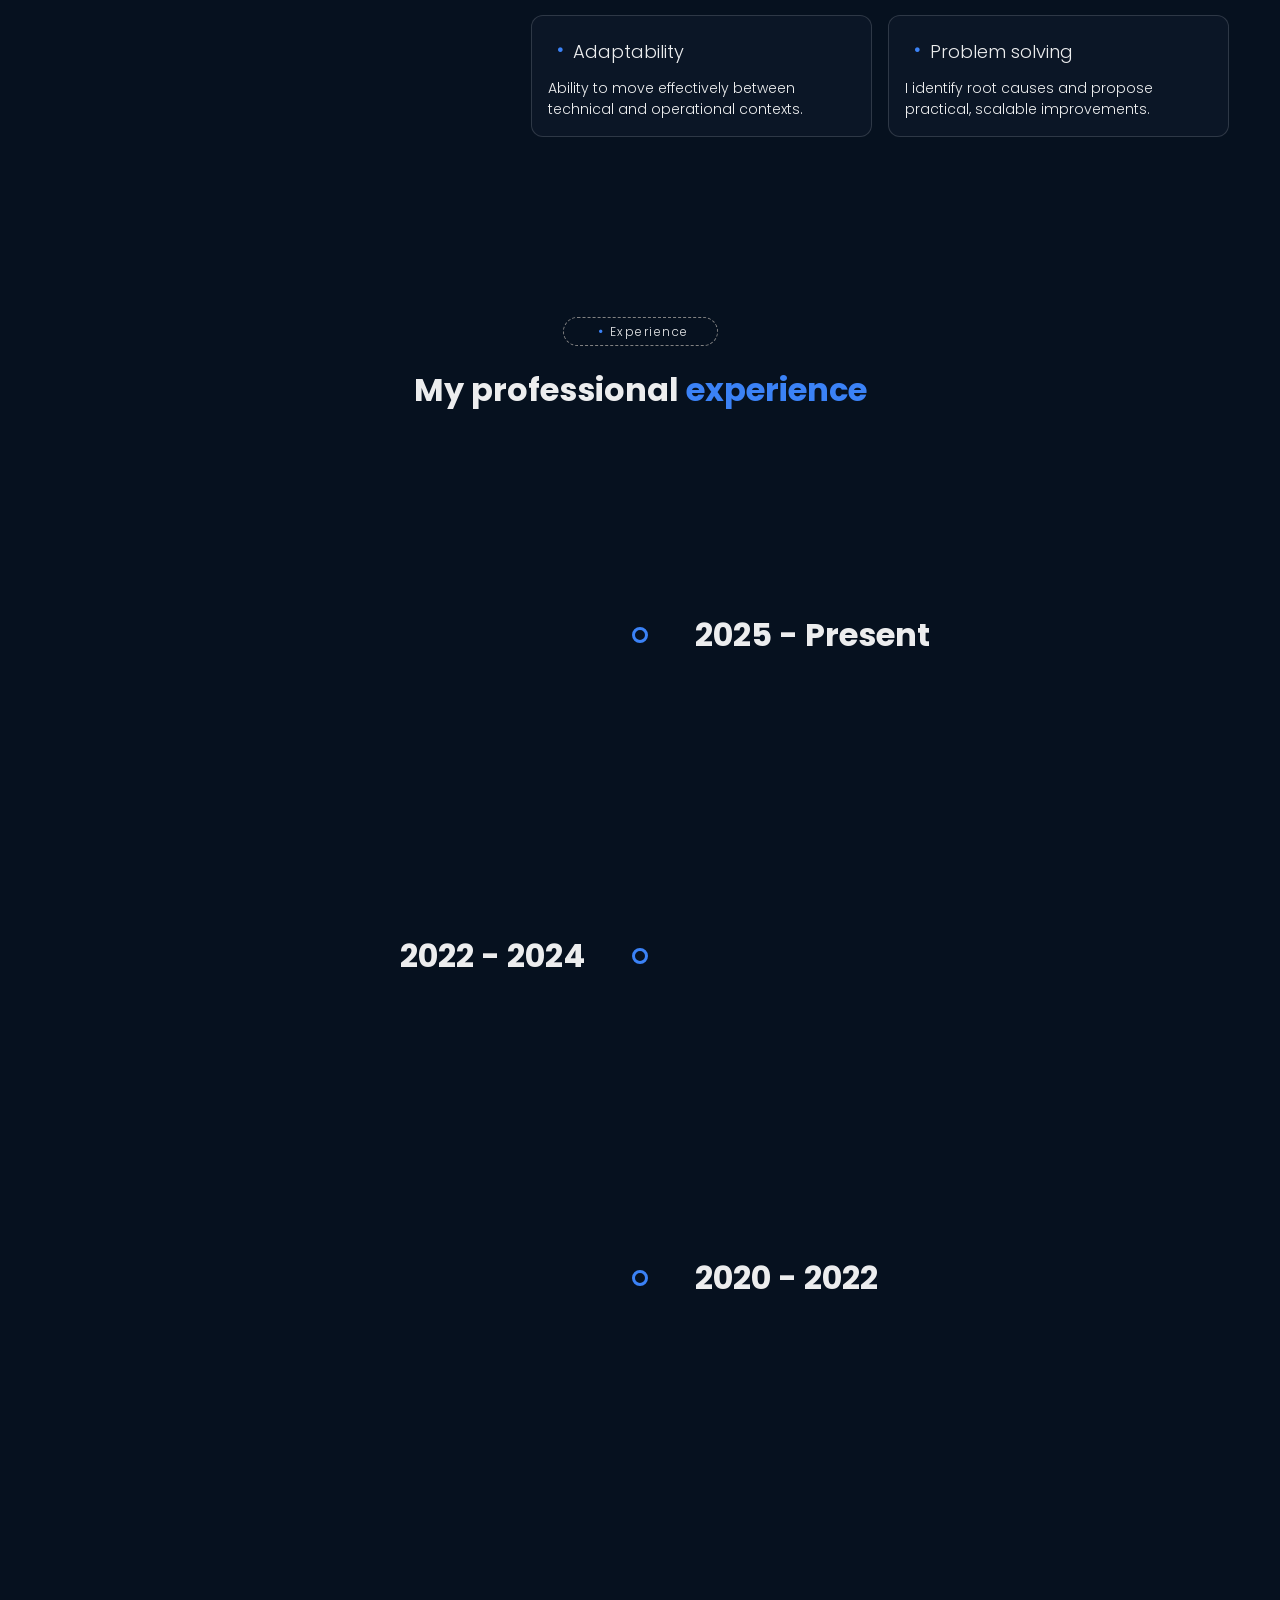
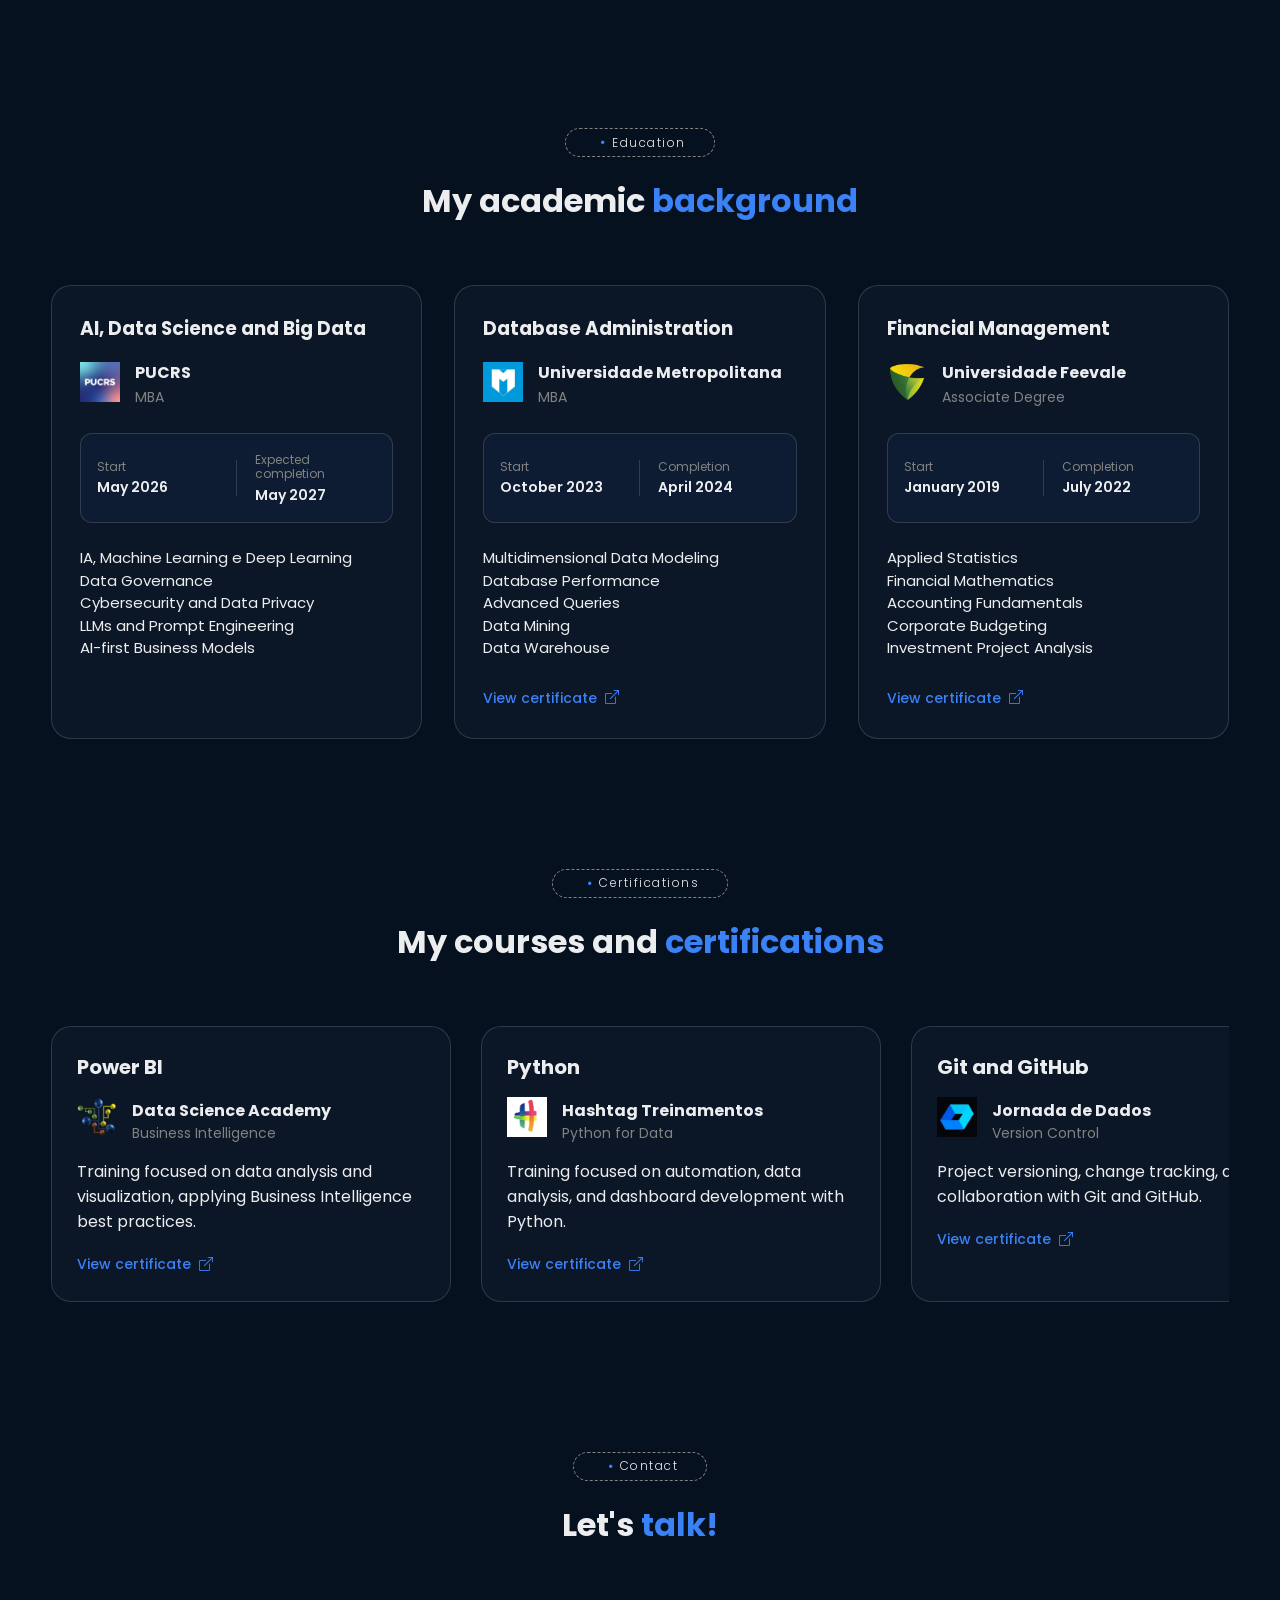
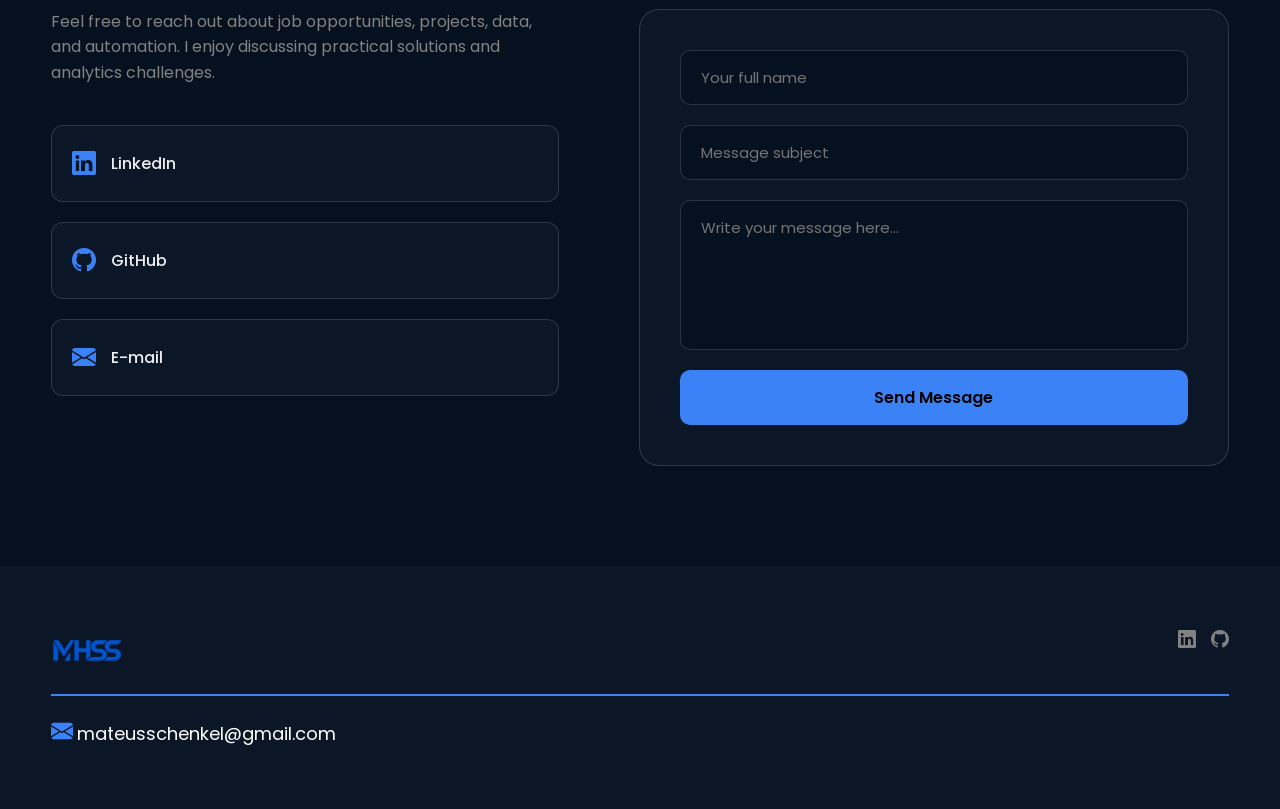
==== commit 66dfd63d: "spelling fix" ====
--- a/en/index.html
+++ b/en/index.html
@@ -101,7 +101,7 @@
                   Data Analyst focused on SQL, Python, Power BI, and process automation.
                 </p>
                 <div class="hero-actions">
-                  <a href="../assets/resume/resume.pdf" class="btn-resume" target="_blank">View ResumeV</a>
+                  <a href="../assets/resume/resume.pdf" class="btn-resume" target="_blank">View Resume</a>
                 </div>
               </div>
             </div>
